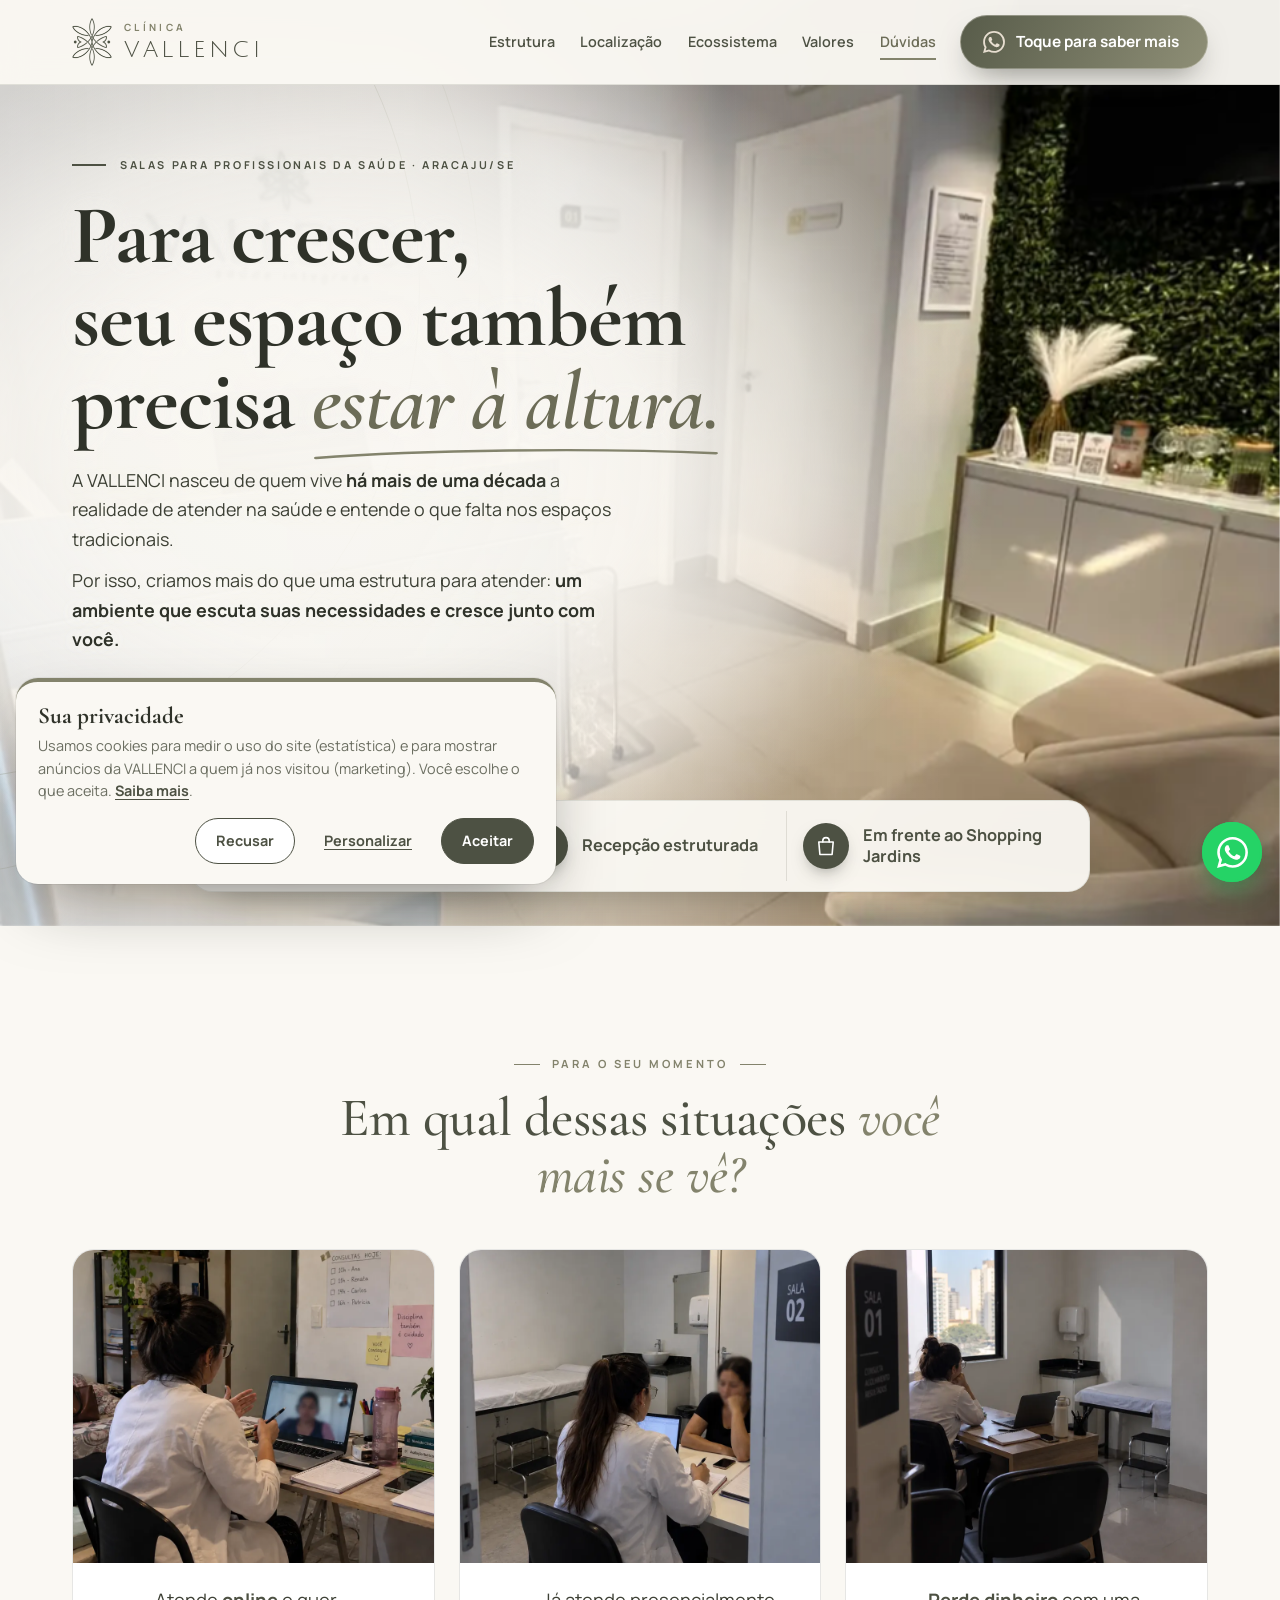
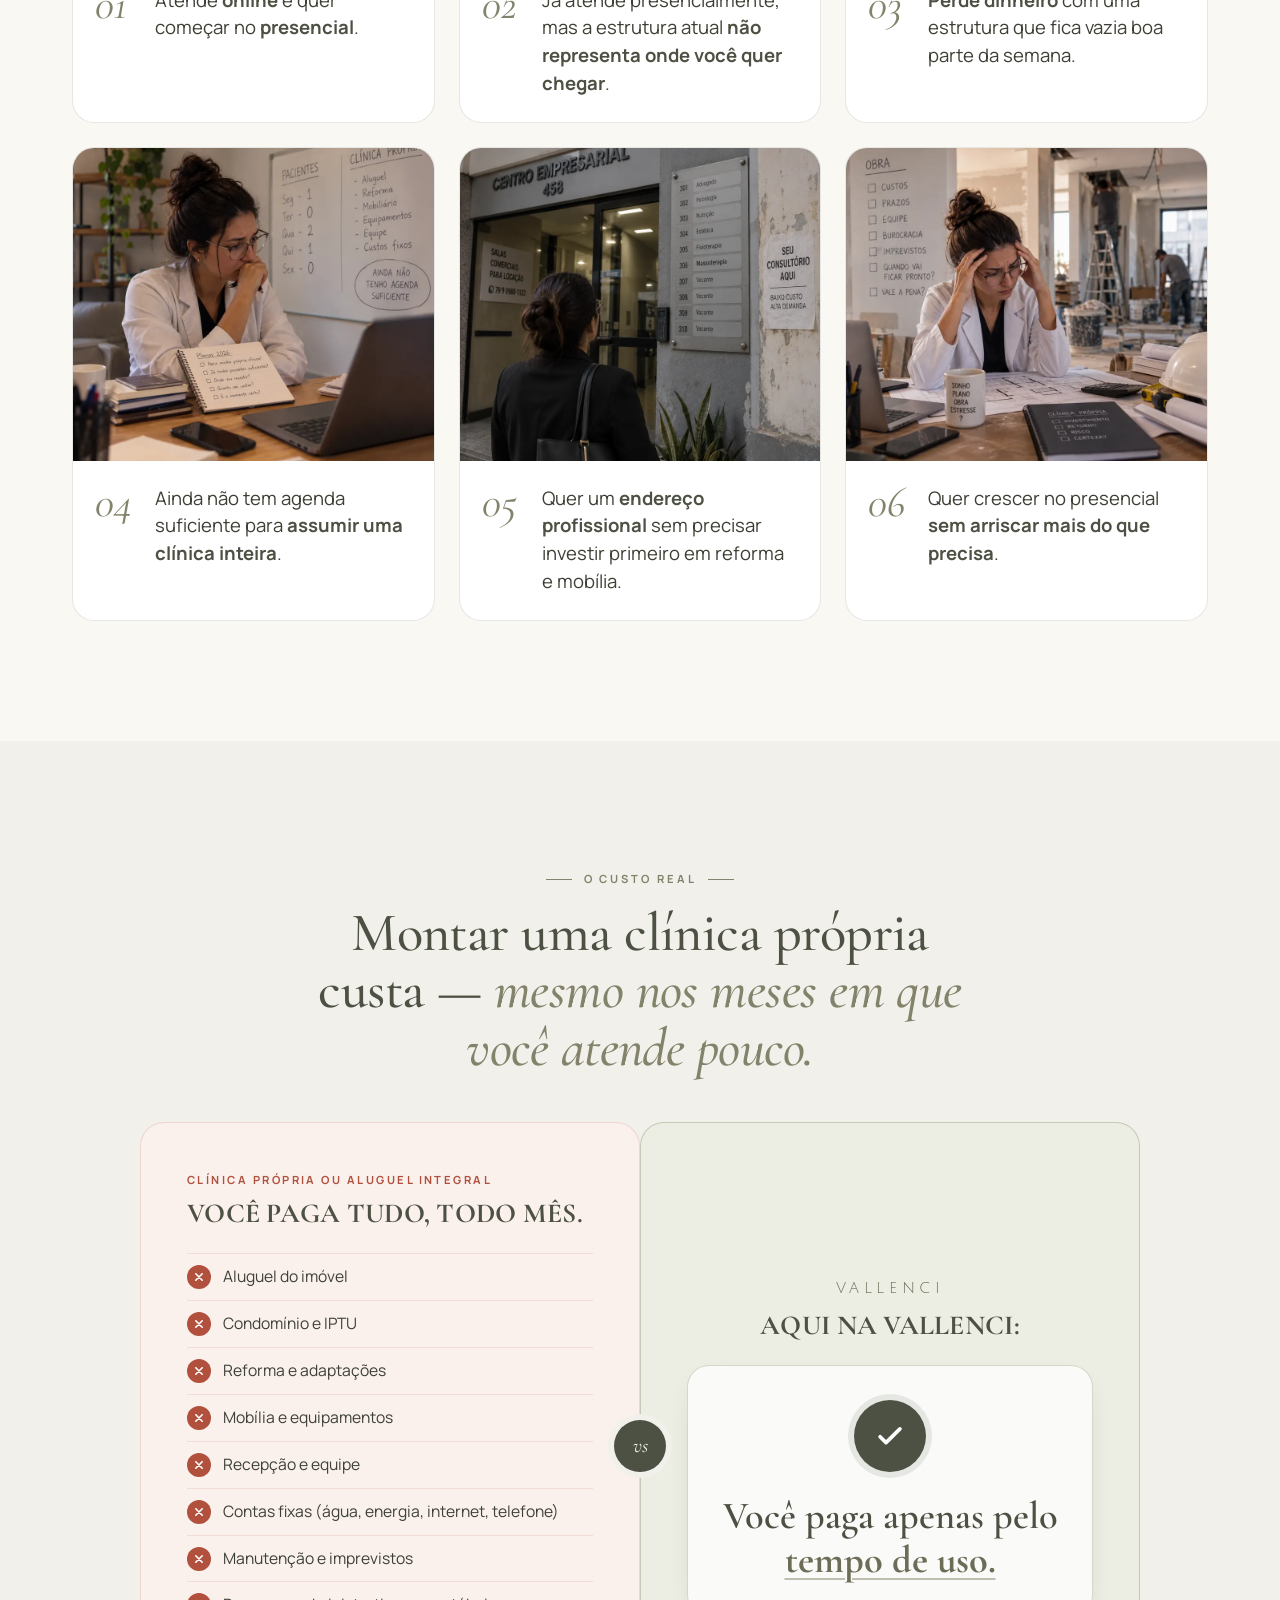
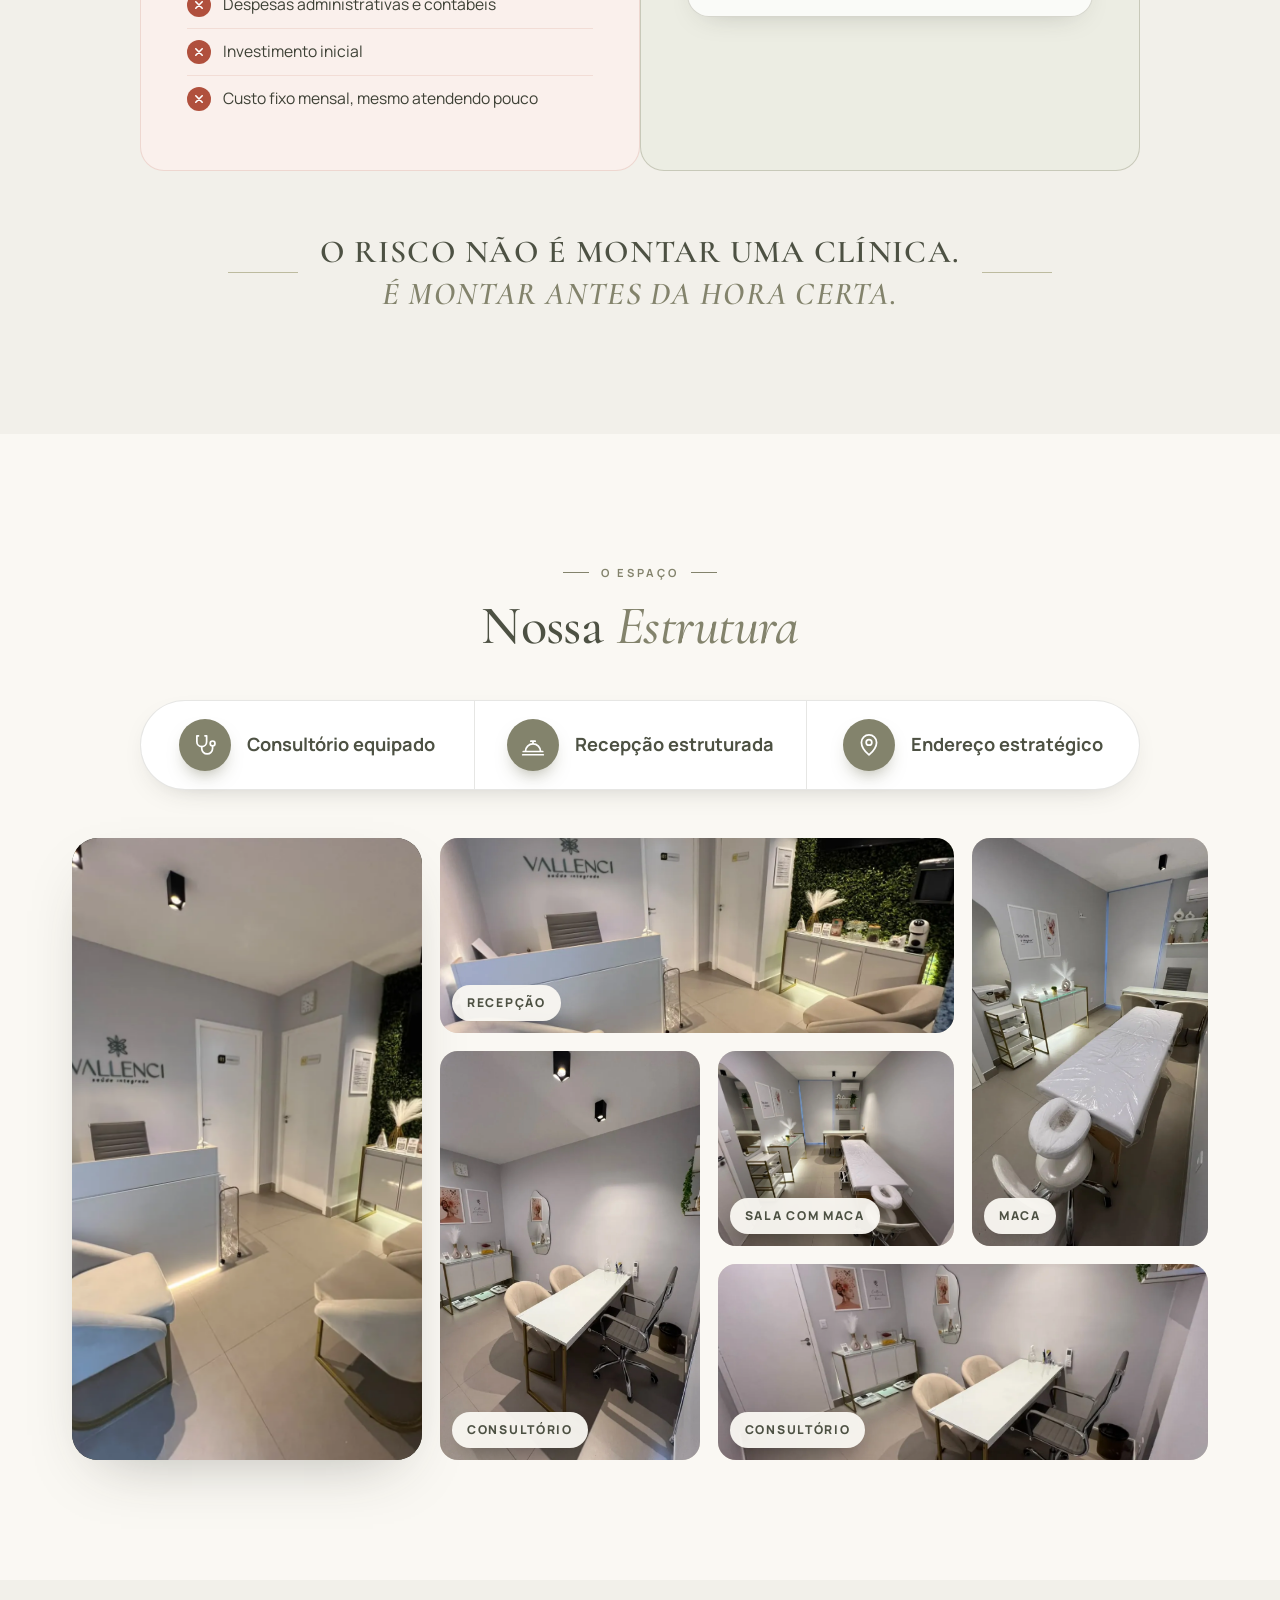
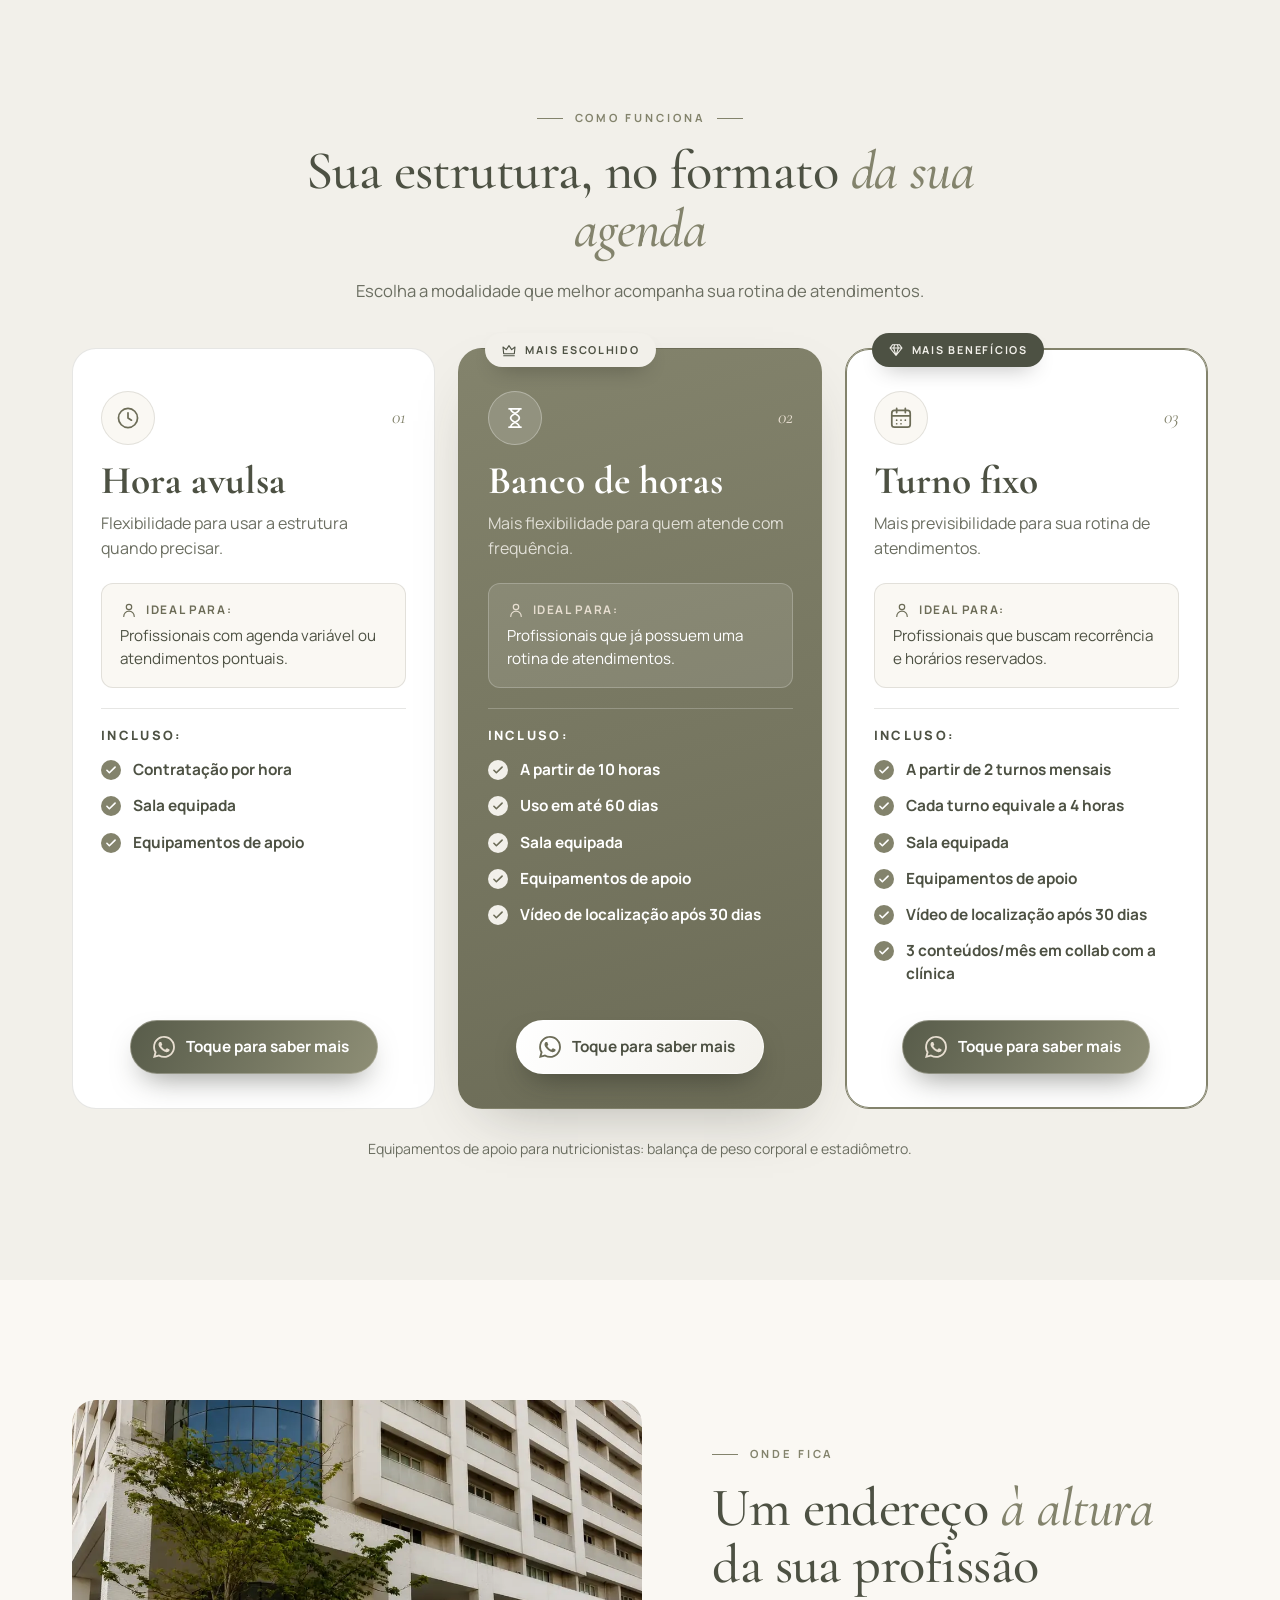
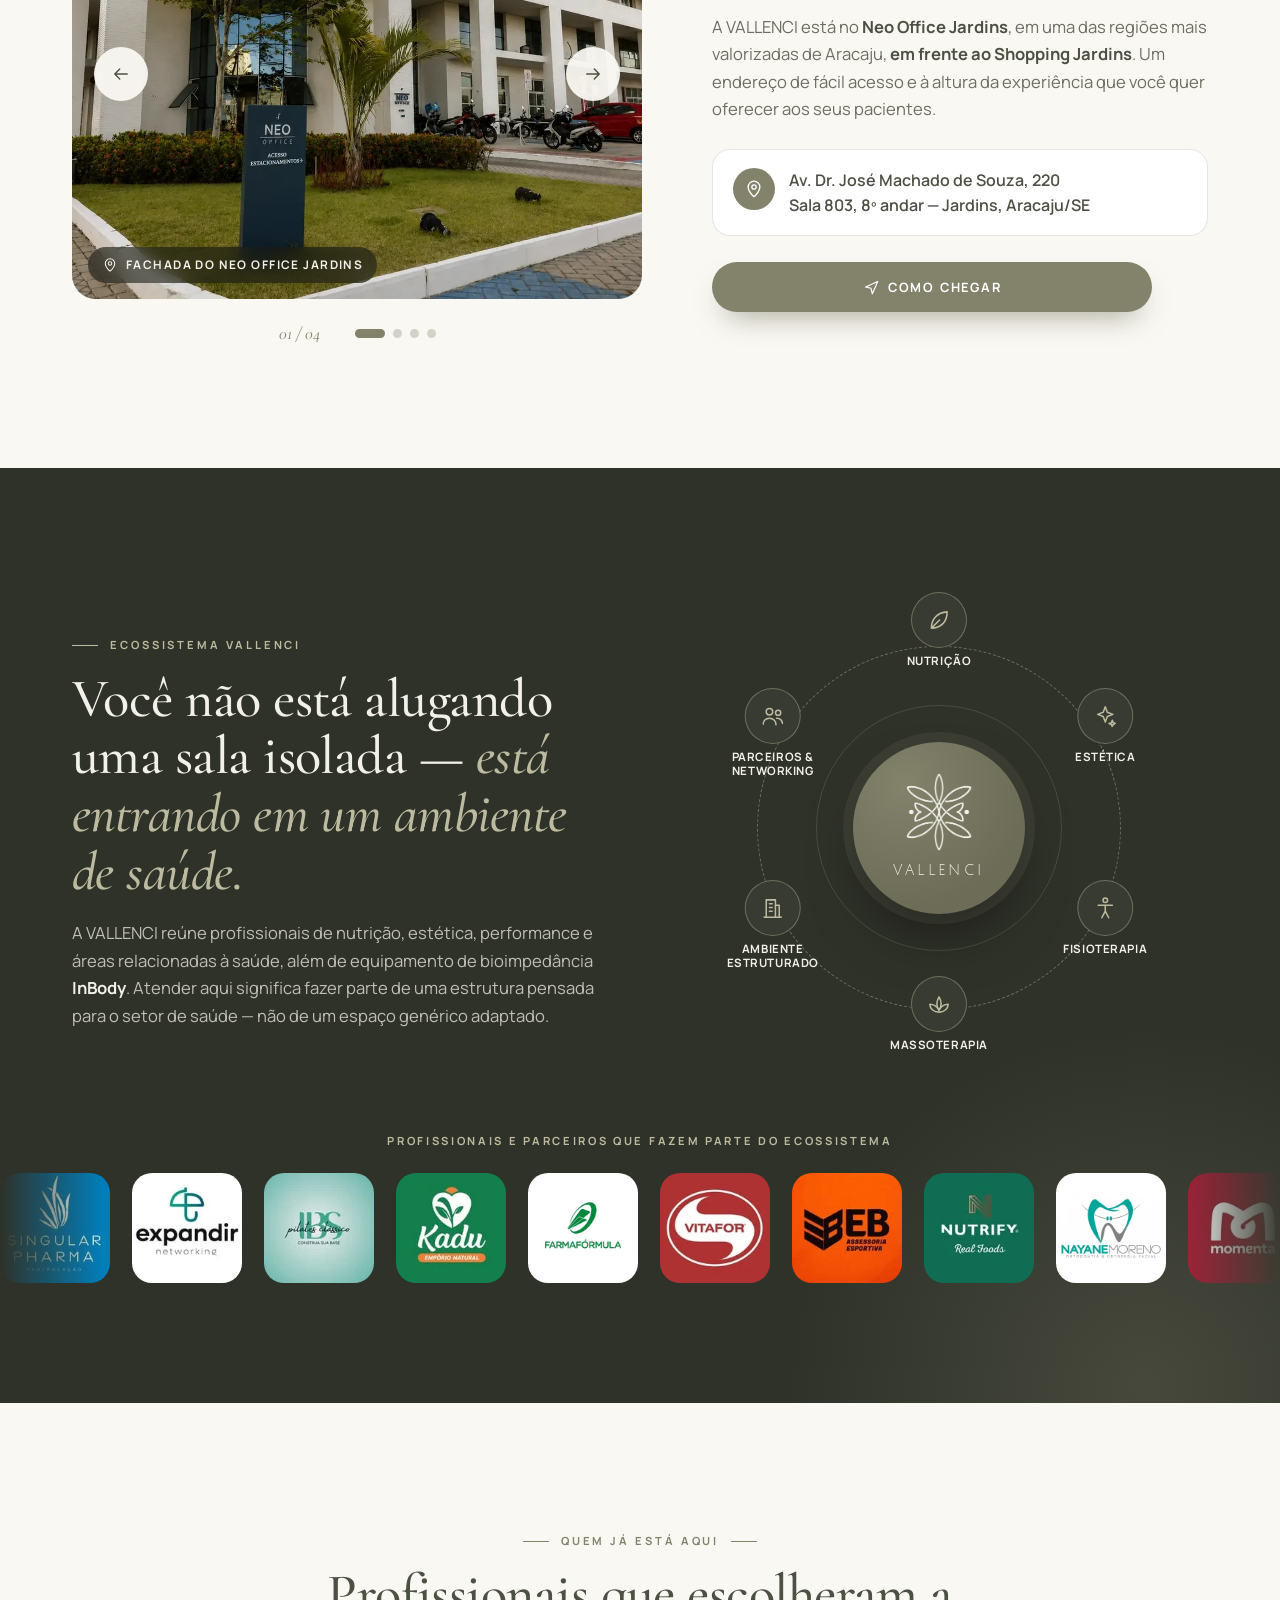
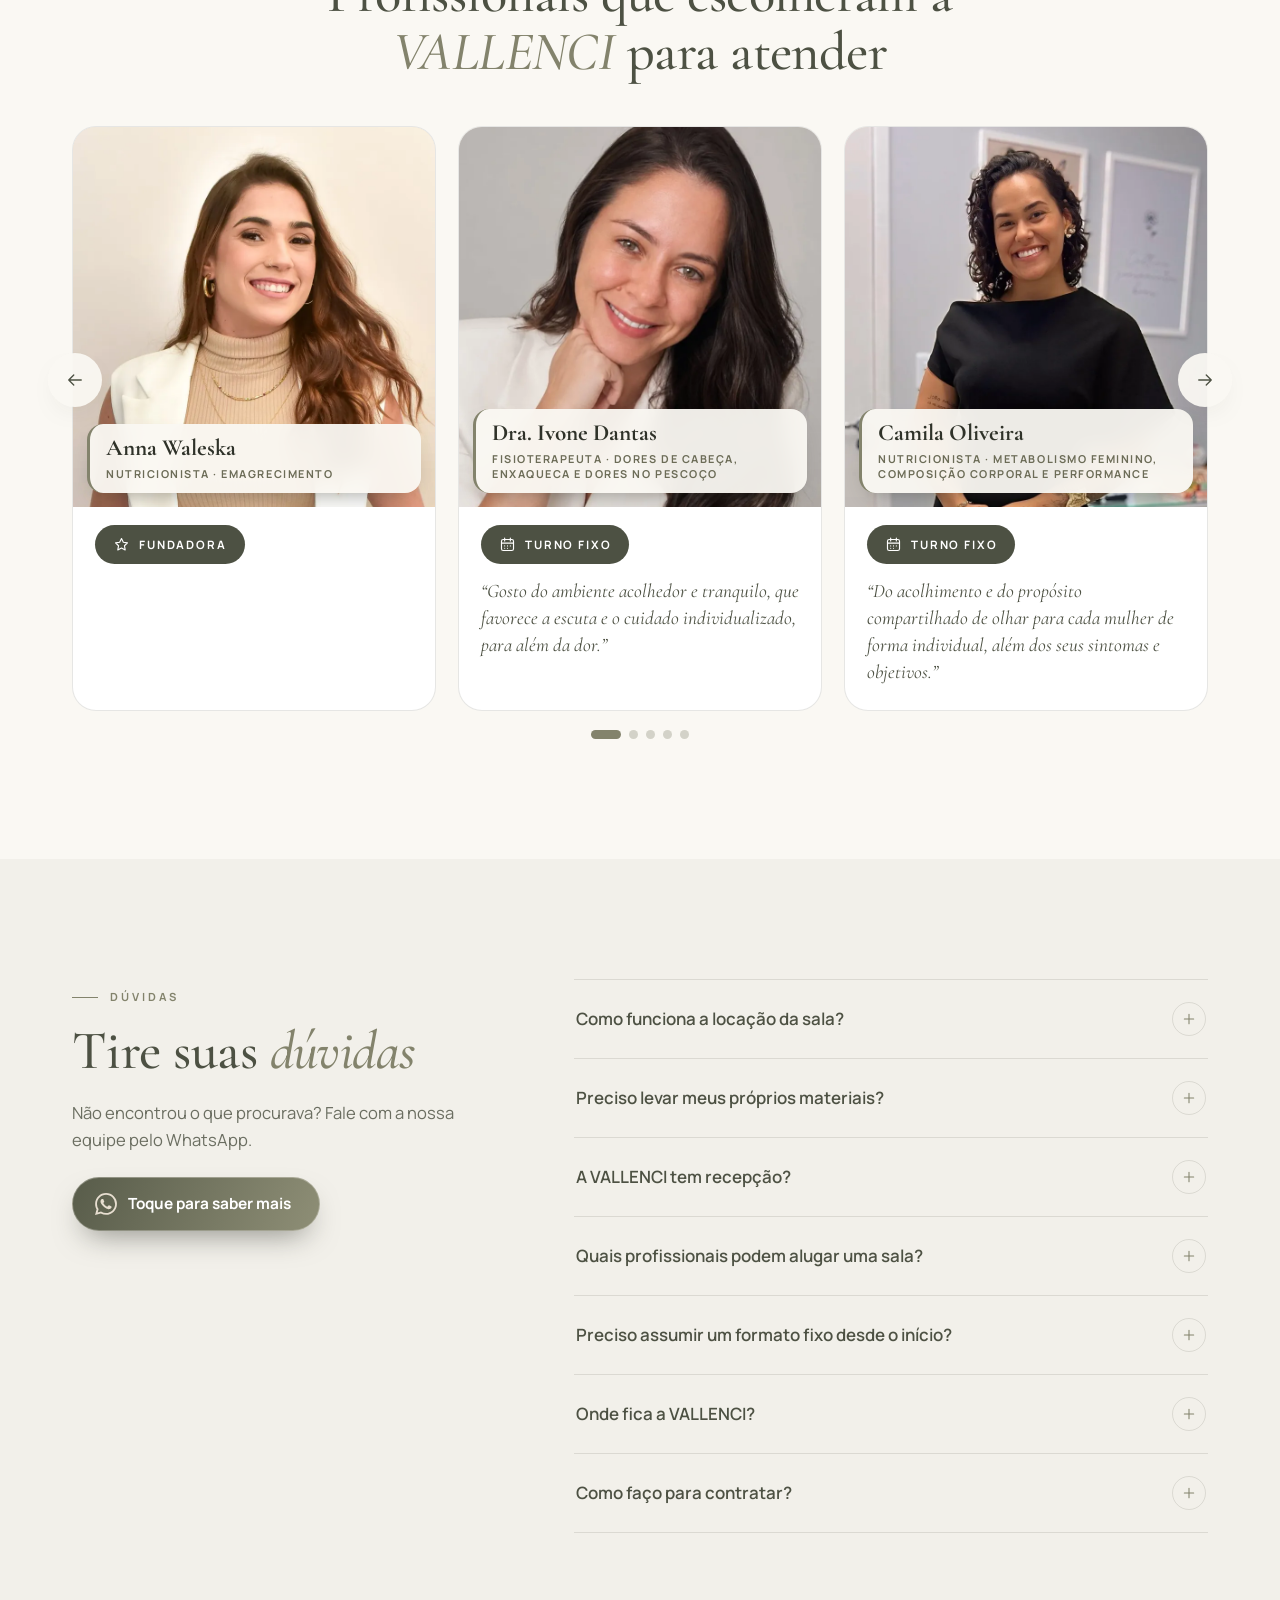
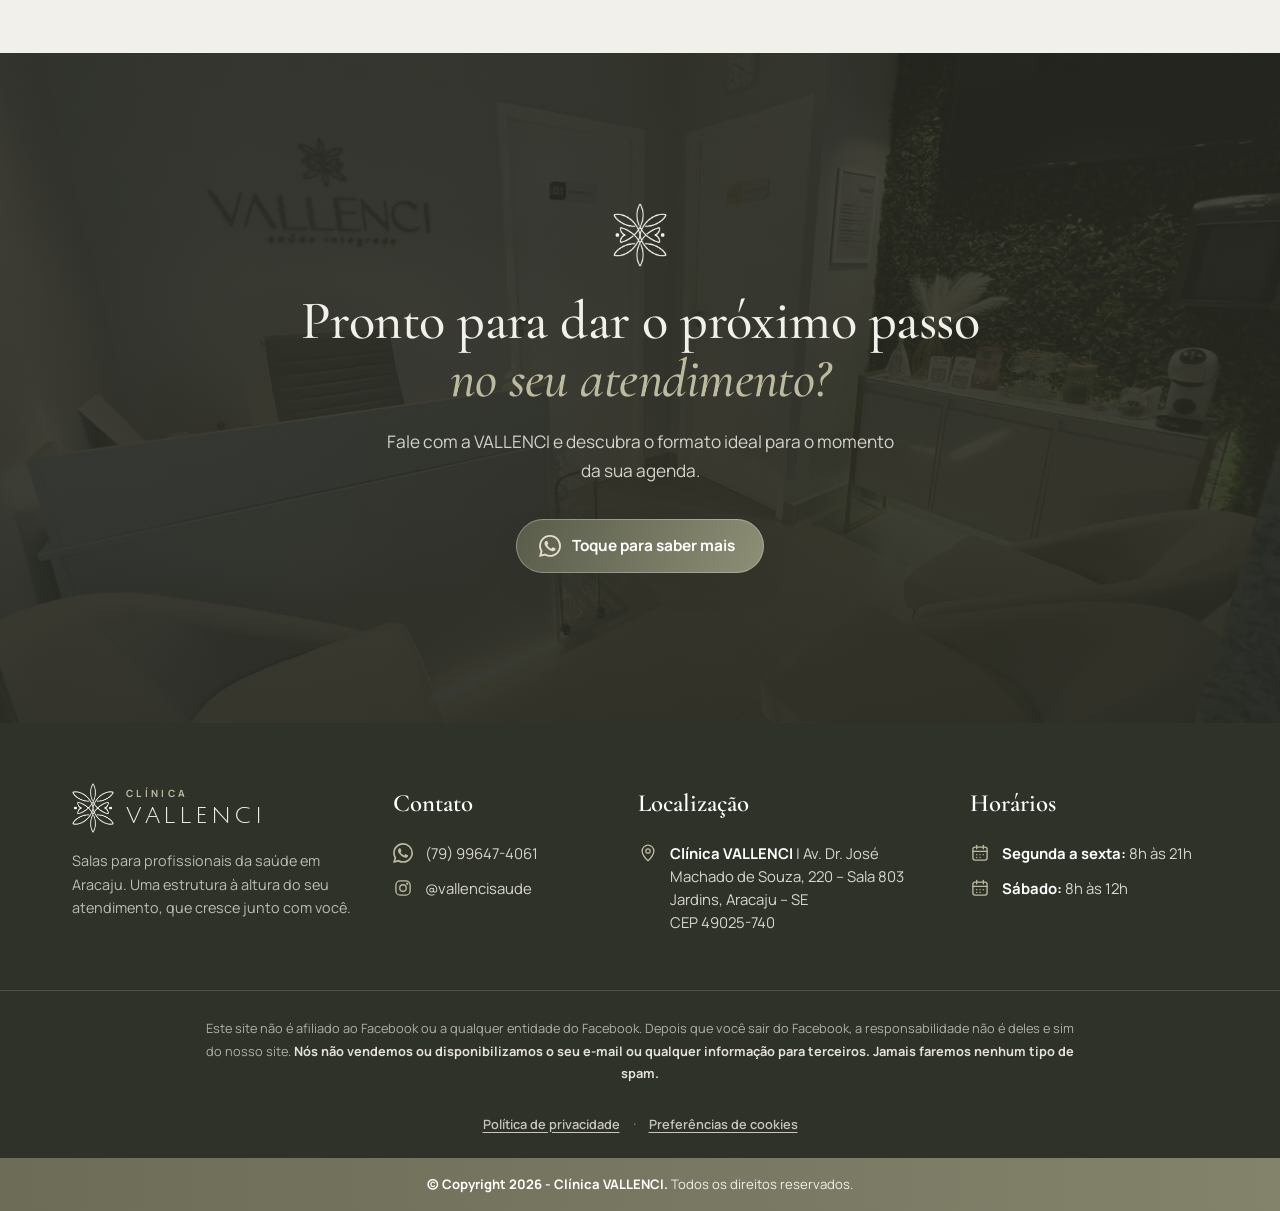
==== index.html @ 5cb2a39c "Cria a imagem de prévia para compartilhar o link Imagem própria em JPG 1200×630 com a foto da clínic" ====
<!doctype html>
<html lang="pt-BR">

<head>
    <meta charset="utf-8">
    <meta name="viewport" content="width=device-width,initial-scale=1,viewport-fit=cover">

    <!-- Consentimento (LGPD): tudo negado por padrão; reaplica a escolha salva do visitante.
         Precisa vir antes do Google Tag Manager. O aviso fica no consent.js. -->
    <script>
        window.dataLayer = window.dataLayer || [];
        function gtag() { dataLayer.push(arguments); }
        gtag("consent", "default", {
            ad_storage: "denied", ad_user_data: "denied", ad_personalization: "denied",
            analytics_storage: "denied", wait_for_update: 500
        });
        gtag("set", "ads_data_redaction", true);
        (function () {
            try {
                var c = JSON.parse(localStorage.getItem("vl_consent") || "null");
                if (c && c.v === 1) {
                    gtag("consent", "update", {
                        analytics_storage: c.a ? "granted" : "denied",
                        ad_storage: c.m ? "granted" : "denied",
                        ad_user_data: c.m ? "granted" : "denied",
                        ad_personalization: c.m ? "granted" : "denied"
                    });
                    dataLayer.push({ event: "consent_update", consent_analytics: !!c.a, consent_marketing: !!c.m });
                }
            } catch (e) { }
        })();
    </script>
    <!-- Google Tag Manager: GA4, Google Ads, Meta, Clarity e Tintim são configurados no painel do GTM -->
    <script>(function (w, d, s, l, i) {
            w[l] = w[l] || []; w[l].push({ "gtm.start": new Date().getTime(), event: "gtm.js" }); var f = d.getElementsByTagName(s)[0],
                j = d.createElement(s), dl = l != "dataLayer" ? "&l=" + l : ""; j.async = true; j.src =
                    "https://www.googletagmanager.com/gtm.js?id=" + i + dl; f.parentNode.insertBefore(j, f);
        })(window, document, "script", "dataLayer", "GTM-NFX8MX4W");</script>
    <!-- End Google Tag Manager -->
    <title>Clínica VALLENCI | Salas para profissionais da saúde em Aracaju</title>
    <meta name="description"
        content="Atenda seus pacientes em uma estrutura profissional no Neo Office Jardins, em frente ao Shopping Jardins, em Aracaju. Salas equipadas, recepção estruturada e formatos que acompanham a sua agenda.">
    <meta name="theme-color" content="#2f3229">

    <meta property="og:type" content="website">
    <meta property="og:locale" content="pt_BR">
    <meta property="og:title" content="Clínica VALLENCI | Salas para profissionais da saúde em Aracaju">
    <meta property="og:description"
        content="Estrutura profissional para atender seus pacientes, sem o custo e o risco de montar uma clínica própria.">
    <!-- Prévia ao compartilhar o link (WhatsApp, Instagram, Facebook). Precisa de endereço completo:
         trocar "felipegaabrieldev.github.io/LP-Vallenci" pelo domínio oficial quando ele estiver no ar. -->
    <meta property="og:site_name" content="Clínica VALLENCI">
    <meta property="og:url" content="https://felipegaabrieldev.github.io/LP-Vallenci/">
    <meta property="og:image" content="https://felipegaabrieldev.github.io/LP-Vallenci/assets/compartilhar-vallenci.jpg">
    <meta property="og:image:type" content="image/jpeg">
    <meta property="og:image:width" content="1200">
    <meta property="og:image:height" content="630">
    <meta property="og:image:alt" content="Clínica VALLENCI: salas para profissionais da saúde em Aracaju, em frente ao Shopping Jardins">
    <meta name="twitter:card" content="summary_large_image">

    <!-- Contato: número do WhatsApp só com dígitos, com DDI e DDD (ex.: 5579999999999). -->
    <meta name="whatsapp-number" content="5579996474061">
    <!-- Perfil do Instagram da clínica (URL completa). -->
    <meta name="instagram-url" content="https://www.instagram.com/vallencisaude/">

    <link rel="icon" type="image/png" href="assets/marca/favicon.png">
    <link rel="preconnect" href="https://fonts.googleapis.com">
    <link rel="preconnect" href="https://fonts.gstatic.com" crossorigin>
    <link
        href="https://fonts.googleapis.com/css2?family=Cormorant+Garamond:ital,wght@0,500;0,600;0,700;1,500;1,600&family=Julius+Sans+One&family=Manrope:wght@400;500;600;700&display=swap"
        rel="stylesheet">
    <link rel="preload" as="image" href="assets/hero-clinica-vallenci.webp" media="(min-width: 761px)">
    <link rel="preload" as="image" href="assets/estrutura/recepcao-02.webp" media="(max-width: 760px)">
    <link rel="stylesheet" href="styles.css?v=20261001-01">
</head>

<body>
    <!-- Google Tag Manager (noscript) -->
    <noscript><iframe src="https://www.googletagmanager.com/ns.html?id=GTM-NFX8MX4W" height="0" width="0"
            style="display:none;visibility:hidden"></iframe></noscript>
    <!-- End Google Tag Manager (noscript) -->
    <svg class="icon-sprite" aria-hidden="true" focusable="false">
        <symbol id="i-arrow-right" viewBox="0 0 24 24"><path d="M4.5 12h15M13.5 6l6 6-6 6"/></symbol>
        <symbol id="i-arrow-left" viewBox="0 0 24 24"><path d="M19.5 12h-15M10.5 6l-6 6 6 6"/></symbol>
        <symbol id="i-check" viewBox="0 0 24 24"><path d="M5 12.5l4.2 4.2L19 7"/></symbol>
        <symbol id="i-x" viewBox="0 0 24 24"><path d="M6.5 6.5l11 11M17.5 6.5l-11 11"/></symbol>
        <symbol id="i-plus" viewBox="0 0 24 24"><path d="M12 5v14M5 12h14"/></symbol>
        <symbol id="i-maca" viewBox="0 0 24 24"><path d="M2.5 12.5h19v2.8h-19zM5.5 15.3V20M18.5 15.3V20"/><path d="M14.5 12.5v-2a2 2 0 0 1 2-2h3a2 2 0 0 1 2 2v2"/><path d="M5.5 9.5h6"/></symbol>
        <symbol id="i-recepcao" viewBox="0 0 24 24"><path d="M3 18h18M5 18a7 7 0 0 1 14 0M12 11V8.5M10 8.5h4M2.5 21h19"/></symbol>
        <symbol id="i-pin" viewBox="0 0 24 24"><path d="M12 21.2s-7-6.1-7-11.6a7 7 0 0 1 14 0c0 5.5-7 11.6-7 11.6z"/><circle cx="12" cy="9.6" r="2.6"/></symbol>
        <symbol id="i-shopping" viewBox="0 0 24 24"><path d="M4.8 8h14.4l-1.1 12.5H5.9L4.8 8z"/><path d="M8.8 8V6.8a3.2 3.2 0 0 1 6.4 0V8"/></symbol>
        <symbol id="i-consultorio" viewBox="0 0 24 24"><path d="M6 3.5H4.5v5.5a4.5 4.5 0 0 0 9 0V3.5H12"/><path d="M9 13.5v1.8a5 5 0 0 0 10 0v-2.6"/><circle cx="19" cy="10.5" r="2.2"/></symbol>
        <symbol id="i-balanca" viewBox="0 0 24 24"><rect x="3.5" y="3.5" width="17" height="17" rx="4"/><path d="M8 10a5.5 5.5 0 0 1 8 0M12 10l1.6-2"/></symbol>
        <symbol id="i-relogio" viewBox="0 0 24 24"><circle cx="12" cy="12" r="8.8"/><path d="M12 7.2V12l3.2 2"/></symbol>
        <symbol id="i-rota" viewBox="0 0 24 24"><path d="M3.5 11 20.5 3.5 13 20.5l-1.9-7.6z"/></symbol>
        <symbol id="i-star" viewBox="0 0 24 24"><path d="M12 3.6l2.6 5.3 5.8.8-4.2 4.1 1 5.8-5.2-2.7-5.2 2.7 1-5.8-4.2-4.1 5.8-.8z"/></symbol>
        <symbol id="i-diamante" viewBox="0 0 24 24"><path d="M7 4h10l4 5-9 11L3 9l4-5zM3 9h18M10 4 8.5 9 12 20l3.5-11L14 4"/></symbol>
        <symbol id="i-folha" viewBox="0 0 24 24"><path d="M5 19.5C5 10.8 10.6 5 19.5 4.5 19.5 13.4 14 19.5 5 19.5zM5 19.5l7.5-7.5"/></symbol>
        <symbol id="i-brilho" viewBox="0 0 24 24"><path d="M12 3.5l1.9 5.1 5.1 1.9-5.1 1.9L12 17.5l-1.9-5.1-5.1-1.9 5.1-1.9zM18.5 16l.8 2.2 2.2.8-2.2.8-.8 2.2-.8-2.2-2.2-.8 2.2-.8z"/></symbol>
        <symbol id="i-corpo" viewBox="0 0 24 24"><circle cx="12" cy="4.8" r="2.1"/><path d="M5.5 9.5h13M12 9.5v5.3M8.8 21l3.2-6.2 3.2 6.2"/></symbol>
        <symbol id="i-lotus" viewBox="0 0 24 24"><path d="M12 19.5c-4.4 0-8.5-2.9-8.5-7.2 3.3 0 6.6 2.2 8.5 5.4 1.9-3.2 5.2-5.4 8.5-5.4 0 4.3-4.1 7.2-8.5 7.2z"/><path d="M12 17.7c-2.4-3.4-2.4-8.1 0-12.2 2.4 4.1 2.4 8.8 0 12.2z"/></symbol>
        <symbol id="i-pulso" viewBox="0 0 24 24"><path d="M2.5 12.5h4.3l2.4-6 5 12 2.5-6h4.8"/></symbol>
        <symbol id="i-grafico" viewBox="0 0 24 24"><path d="M3 20.5h18M6.5 17V11M12 17V6.5M17.5 17v-4"/></symbol>
        <symbol id="i-instagram" viewBox="0 0 24 24"><rect x="3.5" y="3.5" width="17" height="17" rx="5"/><circle cx="12" cy="12" r="3.9"/><circle cx="17.1" cy="6.9" r=".6"/></symbol>
        <symbol id="i-whatsapp" viewBox="0 0 24 24"><path class="fill" d="M17.47 14.38c-.3-.15-1.76-.87-2.03-.97-.27-.1-.47-.15-.67.15-.2.3-.77.97-.94 1.16-.17.2-.35.22-.64.08-.3-.15-1.26-.46-2.39-1.48-.88-.79-1.48-1.76-1.65-2.06-.17-.3-.02-.46.13-.6.13-.14.3-.35.45-.52.15-.18.2-.3.3-.5.1-.2.05-.37-.03-.52-.07-.15-.67-1.61-.92-2.2-.24-.58-.49-.5-.67-.51h-.57c-.2 0-.52.07-.79.37-.27.3-1.04 1.02-1.04 2.48s1.07 2.88 1.21 3.07c.15.2 2.1 3.2 5.08 4.49.71.31 1.26.49 1.7.63.71.23 1.36.2 1.87.12.57-.09 1.76-.72 2-1.41.25-.7.25-1.29.18-1.41-.08-.13-.28-.2-.57-.35m-5.42 7.4h-.01a9.87 9.87 0 0 1-5.03-1.38l-.36-.21-3.74.98 1-3.65-.24-.37a9.86 9.86 0 0 1-1.51-5.26c0-5.45 4.44-9.89 9.89-9.89 2.64 0 5.12 1.03 6.99 2.9a9.83 9.83 0 0 1 2.89 6.99c0 5.45-4.44 9.89-9.88 9.89m8.41-18.3A11.82 11.82 0 0 0 12.05 0C5.5 0 .16 5.34.16 11.89c0 2.1.55 4.14 1.59 5.95L.06 24l6.3-1.65a11.88 11.88 0 0 0 5.68 1.45h.01c6.55 0 11.89-5.34 11.89-11.89a11.82 11.82 0 0 0-3.48-8.41z"/></symbol>
        <symbol id="i-ampulheta" viewBox="0 0 24 24"><path d="M6.5 3.5h11M6.5 20.5h11M8 3.5c0 4.6 8 4.4 8 8.5s-8 3.9-8 8.5M16 3.5c0 4.6-8 4.4-8 8.5s8 3.9 8 8.5"/></symbol>
        <symbol id="i-calendario" viewBox="0 0 24 24"><rect x="3.5" y="5" width="17" height="15.5" rx="2.5"/><path d="M3.5 10h17M8 3v4M16 3v4M8 14h.01M12 14h.01M16 14h.01M8 17.3h.01M12 17.3h.01"/></symbol>
        <symbol id="i-pessoa" viewBox="0 0 24 24"><circle cx="12" cy="8" r="3.6"/><path d="M5 20.5a7 7 0 0 1 14 0"/></symbol>
        <symbol id="i-coroa" viewBox="0 0 24 24"><path d="M4 17.5 3 7.5l5 4 4-6 4 6 5-4-1 10zM4 20.5h16"/></symbol>
        <symbol id="i-predio" viewBox="0 0 24 24"><path d="M3.5 20.5h17M6 20.5V4.5h8.5v16M14.5 9.5H18v11M9 8h2.5M9 11.5h2.5M9 15h2.5"/></symbol>
        <symbol id="i-parceria" viewBox="0 0 24 24"><circle cx="9" cy="8" r="3"/><path d="M3 20a6 6 0 0 1 12 0"/><circle cx="17" cy="9" r="2.4"/><path d="M15.6 14.1A5 5 0 0 1 21 19"/></symbol>
    </svg>

    <a class="skip-link" href="#conteudo">Pular para o conteúdo</a>
    <div class="scroll-progress" id="scrollProgress" aria-hidden="true"></div>

    <header class="site-header" id="siteHeader">
        <div class="container header-inner">
            <a class="brand" href="#inicio" aria-label="Clínica VALLENCI — início">
                <img class="brand-symbol" src="assets/marca/simbolo-verde.webp" alt="" width="320" height="378">
                <span class="brand-text"><small>Clínica</small><strong>VALLENCI</strong></span>
            </a>
            <nav class="desktop-nav" aria-label="Navegação principal">
                <a href="#estrutura">Estrutura</a>
                <a href="#localizacao">Localização</a>
                <a href="#ecossistema">Ecossistema</a>
                <a href="#formatos">Valores</a>
                <a href="#duvidas">Dúvidas</a>
            </nav>
            <a class="btn-wa btn-wa-header" data-wa data-wa-origin="menu">
                        <svg class="icon icon-fill" aria-hidden="true"><use href="#i-whatsapp"/></svg><span>Toque para saber mais</span>
                    </a>
            <button class="menu-toggle" id="menuToggle" type="button" aria-label="Abrir menu" aria-expanded="false" aria-controls="mobileNav">
                <span></span><span></span>
            </button>
        </div>
    </header>

    <nav class="mobile-nav" id="mobileNav" aria-label="Navegação móvel">
        <a href="#estrutura">Estrutura</a>
        <a href="#localizacao">Localização</a>
        <a href="#ecossistema">Ecossistema</a>
        <a href="#formatos">Valores</a>
        <a href="#duvidas">Dúvidas</a>
        <a class="btn-wa" data-wa data-wa-origin="menu_mobile">
                        <svg class="icon icon-fill" aria-hidden="true"><use href="#i-whatsapp"/></svg><span>Toque para saber mais</span>
                    </a>
    </nav>
    <div class="nav-backdrop" id="navBackdrop"></div>


    <main id="conteudo">
        <!-- 02 · HERO -->
        <section class="hero" id="inicio" aria-labelledby="heroTitle">
            <picture class="hero-media">
                <source media="(max-width: 760px)" srcset="assets/estrutura/recepcao-02.webp">
                <img src="assets/hero-clinica-vallenci.webp" width="2048" height="768"
                    alt="Recepção e consultórios da Clínica VALLENCI, com poltronas, maca e mesas de atendimento" fetchpriority="high">
            </picture>
            <div class="hero-shade" aria-hidden="true"></div>
            <div class="hero-curves" aria-hidden="true"></div>

            <div class="container hero-inner">
                <div class="hero-copy">
                    <p class="hero-eyebrow">Salas para profissionais da saúde · Aracaju/SE</p>
                    <h1 id="heroTitle">
                        <span class="h1-line">Para crescer,</span>
                        <span class="h1-line">seu espaço também</span>
                        <span class="h1-line">precisa <em>estar à altura.</em></span>
                    </h1>
                    <p class="hero-lead">A VALLENCI nasceu de quem vive <strong>há mais de uma década</strong> a realidade
                        de atender na saúde e entende o que falta nos espaços tradicionais.</p>
                    <p class="hero-lead hero-lead-2">Por isso, criamos mais do que uma estrutura para atender:
                        <strong class="hero-strong">um ambiente que escuta suas necessidades e cresce junto com você.</strong></p>
                    <div class="hero-cta">
                        <a class="btn-wa" data-wa data-wa-origin="hero">
                            <svg class="icon icon-fill" aria-hidden="true"><use href="#i-whatsapp"/></svg><span>Toque para saber mais</span>
                        </a>
                    </div>
                </div>
            </div>

            <div class="container hero-perks-wrap">
                <ul class="hero-perks">
                    <li><span class="perk-icon"><svg class="icon" aria-hidden="true"><use href="#i-maca"/></svg></span><strong>Sala equipada</strong></li>
                    <li><span class="perk-icon"><svg class="icon" aria-hidden="true"><use href="#i-recepcao"/></svg></span><strong>Recepção estruturada</strong></li>
                    <li><span class="perk-icon"><svg class="icon" aria-hidden="true"><use href="#i-shopping"/></svg></span><strong>Em frente ao Shopping Jardins</strong></li>
                </ul>
            </div>
        </section>


        <!-- 03 · EM QUAL DESSAS SITUAÇÕES VOCÊ MAIS SE VÊ? -->
        <section class="section section-paper" id="situacoes" aria-labelledby="situacoesTitle">
            <div class="container">
                <div class="section-head section-head-center reveal">
                    <p class="eyebrow">Para o seu momento</p>
                    <h2 id="situacoesTitle">Em qual dessas situações <em>você mais se vê?</em></h2>
                </div>
                <div class="situations">
                    <article class="situation reveal">
                        <div class="situation-img"><img src="assets/situacoes/01-atende-online.webp" width="900" height="822" alt="Profissional em atendimento online, em casa, pelo notebook" loading="lazy"></div>
                        <div class="situation-body"><span class="num">01</span><p>Atende <strong>online</strong> e quer começar no <strong>presencial</strong>.</p></div>
                    </article>
                    <article class="situation reveal">
                        <div class="situation-img"><img src="assets/situacoes/02-estrutura-atual.webp" width="900" height="822" alt="Profissional atendendo em uma sala simples" loading="lazy"></div>
                        <div class="situation-body"><span class="num">02</span><p>Já atende presencialmente, mas a estrutura atual <strong>não representa onde você quer chegar</strong>.</p></div>
                    </article>
                    <article class="situation reveal">
                        <div class="situation-img"><img src="assets/situacoes/03-estrutura-vazia.webp" width="900" height="822" alt="Profissional sozinha em uma sala de atendimento vazia" loading="lazy"></div>
                        <div class="situation-body"><span class="num">03</span><p><strong>Perde dinheiro</strong> com uma estrutura que fica vazia boa parte da semana.</p></div>
                    </article>
                    <article class="situation reveal">
                        <div class="situation-img"><img src="assets/situacoes/04-agenda-insuficiente.webp" width="900" height="822" alt="Profissional preocupada diante de um quadro com poucos pacientes na semana" loading="lazy"></div>
                        <div class="situation-body"><span class="num">04</span><p>Ainda não tem agenda suficiente para <strong>assumir uma clínica inteira</strong>.</p></div>
                    </article>
                    <article class="situation reveal">
                        <div class="situation-img"><img src="assets/situacoes/05-endereco-profissional.webp" width="900" height="822" alt="Profissional em frente a um centro empresarial com salas para locação" loading="lazy"></div>
                        <div class="situation-body"><span class="num">05</span><p>Quer um <strong>endereço profissional</strong> sem precisar investir primeiro em reforma e mobília.</p></div>
                    </article>
                    <article class="situation reveal">
                        <div class="situation-img"><img src="assets/situacoes/06-crescer-sem-arriscar.webp" width="900" height="822" alt="Profissional preocupada em meio à obra de uma clínica própria" loading="lazy"></div>
                        <div class="situation-body"><span class="num">06</span><p>Quer crescer no presencial <strong>sem arriscar mais do que precisa</strong>.</p></div>
                    </article>
                </div>
            </div>
        </section>


        <!-- 04 · MONTAR UMA CLÍNICA PRÓPRIA CUSTA... -->
        <section class="section section-sand" id="custos" aria-labelledby="custosTitle">
            <div class="container">
                <div class="section-head section-head-center reveal">
                    <p class="eyebrow">O custo real</p>
                    <h2 id="custosTitle">Montar uma clínica própria custa — <em>mesmo nos meses em que você atende
                            pouco.</em></h2>
                </div>

                <div class="compare">
                    <article class="compare-card compare-own reveal">
                        <p class="compare-label">Clínica própria ou aluguel integral</p>
                        <h3>Você paga tudo, todo mês.</h3>
                        <ul class="cost-list">
                            <li><span class="x-badge"><svg class="icon" aria-hidden="true"><use href="#i-x"/></svg></span>Aluguel do imóvel</li>
                            <li><span class="x-badge"><svg class="icon" aria-hidden="true"><use href="#i-x"/></svg></span>Condomínio e IPTU</li>
                            <li><span class="x-badge"><svg class="icon" aria-hidden="true"><use href="#i-x"/></svg></span>Reforma e adaptações</li>
                            <li><span class="x-badge"><svg class="icon" aria-hidden="true"><use href="#i-x"/></svg></span>Mobília e equipamentos</li>
                            <li><span class="x-badge"><svg class="icon" aria-hidden="true"><use href="#i-x"/></svg></span>Recepção e equipe</li>
                            <li><span class="x-badge"><svg class="icon" aria-hidden="true"><use href="#i-x"/></svg></span>Contas fixas (água, energia, internet, telefone)</li>
                            <li><span class="x-badge"><svg class="icon" aria-hidden="true"><use href="#i-x"/></svg></span>Manutenção e imprevistos</li>
                            <li><span class="x-badge"><svg class="icon" aria-hidden="true"><use href="#i-x"/></svg></span>Despesas administrativas e contábeis</li>
                            <li><span class="x-badge"><svg class="icon" aria-hidden="true"><use href="#i-x"/></svg></span>Investimento inicial</li>
                            <li><span class="x-badge"><svg class="icon" aria-hidden="true"><use href="#i-x"/></svg></span>Custo fixo mensal, mesmo atendendo pouco</li>
                        </ul>
                    </article>

                    <span class="compare-vs" aria-hidden="true">vs</span>

                    <article class="compare-card compare-vallenci reveal">
                        <p class="compare-label">VALLENCI</p>
                        <h3>Aqui na VALLENCI:</h3>
                        <div class="compare-highlight">
                            <span class="check-badge"><svg class="icon" aria-hidden="true"><use href="#i-check"/></svg></span>
                            <p>Você paga apenas pelo <strong>tempo de uso.</strong></p>
                        </div>
                    </article>
                </div>

                <p class="closing-quote reveal"><span class="closing-text"><span>O risco não é montar uma clínica.</span><em>É montar antes da hora certa.</em></span></p>
            </div>
        </section>


        <!-- 05 · NOSSA ESTRUTURA -->
        <section class="section section-paper" id="estrutura" aria-labelledby="estruturaTitle">
            <div class="container">
                <div class="section-head section-head-center reveal">
                    <p class="eyebrow">O espaço</p>
                    <h2 id="estruturaTitle">Nossa <em>Estrutura</em></h2>
                </div>

                <ul class="features reveal">
                    <li><span class="feature-icon"><svg class="icon" aria-hidden="true"><use href="#i-consultorio"/></svg></span><strong>Consultório equipado</strong></li>
                    <li><span class="feature-icon"><svg class="icon" aria-hidden="true"><use href="#i-recepcao"/></svg></span><strong>Recepção estruturada</strong></li>
                    <li><span class="feature-icon"><svg class="icon" aria-hidden="true"><use href="#i-pin"/></svg></span><strong>Endereço estratégico</strong></li>
                </ul>

                <div class="showcase reveal">
                    <!-- Vídeo vertical de apresentação: quando o arquivo chegar, troque a <img> abaixo por
                         <video src="assets/video/apresentacao.mp4" poster="assets/estrutura/recepcao-02.webp"
                                autoplay muted loop playsinline preload="metadata"></video> -->
                    <div class="showcase-video">
                        <img src="assets/estrutura/recepcao-02.webp" width="960" height="1280" alt="Recepção da VALLENCI com o logotipo na parede" loading="lazy">
                    </div>
                    <div class="collage">
                        <figure class="c-a"><img src="assets/estrutura/recepcao-01.webp" width="1280" height="960" alt="Recepção com balcão, poltronas e parede verde" loading="lazy"><figcaption>Recepção</figcaption></figure>
                        <figure class="c-b"><img src="assets/estrutura/sala-maca-03.webp" width="960" height="1280" alt="Maca e cadeira de atendimento" loading="lazy"><figcaption>Maca</figcaption></figure>
                        <figure class="c-c"><img src="assets/estrutura/consultorio-02.webp" width="960" height="1280" alt="Consultório com mesa, cadeira executiva e balança" loading="lazy"><figcaption>Consultório</figcaption></figure>
                        <figure class="c-d"><img src="assets/estrutura/sala-maca-01.webp" width="1280" height="960" alt="Sala de atendimento com maca, mesa e espelho" loading="lazy"><figcaption>Sala com maca</figcaption></figure>
                        <figure class="c-e"><img src="assets/estrutura/consultorio-01.webp" width="1280" height="960" alt="Consultório com mesa de atendimento, cadeiras e aparador" loading="lazy"><figcaption>Consultório</figcaption></figure>
                    </div>
                </div>
            </div>
        </section>

        <!-- 09 · COMO FUNCIONA -->
        <section class="section section-sand" id="formatos" aria-labelledby="formatosTitle">
            <div class="container">
                <div class="section-head section-head-center reveal">
                    <p class="eyebrow">Como funciona</p>
                    <h2 id="formatosTitle">Sua estrutura, no formato <em>da sua agenda</em></h2>
                    <p class="section-sub">Escolha a modalidade que melhor acompanha sua rotina de atendimentos.</p>
                </div>

                <div class="plans">
                    <article class="plan reveal">
                        <div class="plan-top"><span class="plan-icon"><svg class="icon" aria-hidden="true"><use href="#i-relogio"/></svg></span><p class="plan-num">01</p></div>
                        <h3>Hora avulsa</h3>
                        <p class="plan-tagline">Flexibilidade para usar a estrutura quando precisar.</p>
                        <div class="plan-ideal">
                            <span><svg class="icon" aria-hidden="true"><use href="#i-pessoa"/></svg>Ideal para:</span>
                            <p>Profissionais com agenda variável ou atendimentos pontuais.</p>
                        </div>
                        <p class="plan-included-title"><strong>Incluso:</strong></p>
                        <ul class="plan-list">
                            <li><svg class="icon" aria-hidden="true"><use href="#i-check"/></svg>Contratação por hora</li>
                            <li><svg class="icon" aria-hidden="true"><use href="#i-check"/></svg>Sala equipada</li>
                            <li><svg class="icon" aria-hidden="true"><use href="#i-check"/></svg>Equipamentos de apoio</li>
                        </ul>
                        <a class="btn-wa" data-wa data-wa-origin="plano_hora_avulsa">
                        <svg class="icon icon-fill" aria-hidden="true"><use href="#i-whatsapp"/></svg><span>Toque para saber mais</span>
                    </a>
                    </article>

                    <article class="plan plan-featured reveal">
                        <p class="plan-badge"><svg class="icon" aria-hidden="true"><use href="#i-coroa"/></svg>Mais escolhido</p>
                        <div class="plan-top"><span class="plan-icon"><svg class="icon" aria-hidden="true"><use href="#i-ampulheta"/></svg></span><p class="plan-num">02</p></div>
                        <h3>Banco de horas</h3>
                        <p class="plan-tagline">Mais flexibilidade para quem atende com frequência.</p>
                        <div class="plan-ideal">
                            <span><svg class="icon" aria-hidden="true"><use href="#i-pessoa"/></svg>Ideal para:</span>
                            <p>Profissionais que já possuem uma rotina de atendimentos.</p>
                        </div>
                        <p class="plan-included-title"><strong>Incluso:</strong></p>
                        <ul class="plan-list">
                            <li><svg class="icon" aria-hidden="true"><use href="#i-check"/></svg>A partir de 10 horas</li>
                            <li><svg class="icon" aria-hidden="true"><use href="#i-check"/></svg>Uso em até 60 dias</li>
                            <li><svg class="icon" aria-hidden="true"><use href="#i-check"/></svg>Sala equipada</li>
                            <li><svg class="icon" aria-hidden="true"><use href="#i-check"/></svg>Equipamentos de apoio</li>
                            <li><svg class="icon" aria-hidden="true"><use href="#i-check"/></svg>Vídeo de localização após 30 dias</li>
                        </ul>
                        <a class="btn-wa" data-wa data-wa-origin="plano_banco_de_horas">
                        <svg class="icon icon-fill" aria-hidden="true"><use href="#i-whatsapp"/></svg><span>Toque para saber mais</span>
                    </a>
                    </article>

                    <article class="plan plan-premium reveal">
                        <p class="plan-badge"><svg class="icon" aria-hidden="true"><use href="#i-diamante"/></svg>Mais benefícios</p>
                        <div class="plan-top"><span class="plan-icon"><svg class="icon" aria-hidden="true"><use href="#i-calendario"/></svg></span><p class="plan-num">03</p></div>
                        <h3>Turno fixo</h3>
                        <p class="plan-tagline">Mais previsibilidade para sua rotina de atendimentos.</p>
                        <div class="plan-ideal">
                            <span><svg class="icon" aria-hidden="true"><use href="#i-pessoa"/></svg>Ideal para:</span>
                            <p>Profissionais que buscam recorrência e horários reservados.</p>
                        </div>
                        <p class="plan-included-title"><strong>Incluso:</strong></p>
                        <ul class="plan-list">
                            <li><svg class="icon" aria-hidden="true"><use href="#i-check"/></svg>A partir de 2 turnos mensais</li>
                            <li><svg class="icon" aria-hidden="true"><use href="#i-check"/></svg>Cada turno equivale a 4 horas</li>
                            <li><svg class="icon" aria-hidden="true"><use href="#i-check"/></svg>Sala equipada</li>
                            <li><svg class="icon" aria-hidden="true"><use href="#i-check"/></svg>Equipamentos de apoio</li>
                            <li><svg class="icon" aria-hidden="true"><use href="#i-check"/></svg>Vídeo de localização após 30 dias</li>
                            <li><svg class="icon" aria-hidden="true"><use href="#i-check"/></svg>3 conteúdos/mês em collab com a clínica</li>
                        </ul>
                        <a class="btn-wa" data-wa data-wa-origin="plano_turno_fixo">
                        <svg class="icon icon-fill" aria-hidden="true"><use href="#i-whatsapp"/></svg><span>Toque para saber mais</span>
                    </a>
                    </article>
                </div>

                <p class="plans-note reveal">Equipamentos de apoio para nutricionistas: balança de peso corporal e estadiômetro.</p>
            </div>
        </section>


        <!-- 06 · LOCALIZAÇÃO -->
        <section class="section section-paper" id="localizacao" aria-labelledby="localTitle">
            <div class="container location-grid">
                <div class="carousel carousel-photos carousel-location reveal" data-carousel data-autoplay="4800" aria-roledescription="carrossel" aria-label="Fotos do Neo Office Jardins">
                    <div class="carousel-viewport" tabindex="0">
                        <div class="carousel-track">
                            <figure class="carousel-slide photo-slide photo-cover">
                                <img class="photo-img" src="assets/localizacao/fachada-neo-office.webp" width="1200" height="900" alt="Fachada do Neo Office Jardins com totem de identificação" loading="lazy">
                                <figcaption><svg class="icon" aria-hidden="true"><use href="#i-pin"/></svg>Fachada do Neo Office Jardins</figcaption>
                            </figure>
                            <figure class="carousel-slide photo-slide photo-cover">
                                <img class="photo-img" src="assets/localizacao/entrada-neo-office.webp" width="1200" height="900" alt="Entrada do prédio com faixa de pedestres e palmeiras" loading="lazy">
                                <figcaption><svg class="icon" aria-hidden="true"><use href="#i-pin"/></svg>Entrada do prédio</figcaption>
                            </figure>
                            <figure class="carousel-slide photo-slide photo-cover">
                                <img class="photo-img" src="assets/localizacao/acesso-shopping-jardins.webp" width="1200" height="900" alt="Área externa do prédio com o Shopping Jardins ao fundo" loading="lazy">
                                <figcaption><svg class="icon" aria-hidden="true"><use href="#i-pin"/></svg>Área externa com vista para o Shopping Jardins</figcaption>
                            </figure>
                            <figure class="carousel-slide photo-slide photo-cover photo-aerial">
                                <img class="photo-img" src="assets/localizacao/vista-aerea-shopping-jardins.webp" width="1200" height="1200" alt="Vista aérea mostrando o prédio em frente ao Shopping Jardins" loading="lazy">
                            </figure>
                        </div>
                    </div>
                    <button class="carousel-btn prev" type="button" aria-label="Foto anterior"><svg class="icon" aria-hidden="true"><use href="#i-arrow-left"/></svg></button>
                    <button class="carousel-btn next" type="button" aria-label="Próxima foto"><svg class="icon" aria-hidden="true"><use href="#i-arrow-right"/></svg></button>
                    <div class="carousel-footer">
                        <span class="carousel-counter" aria-live="polite"></span>
                        <div class="carousel-dots"></div>
                    </div>
                </div>

                <div class="location-copy reveal">
                    <p class="eyebrow">Onde fica</p>
                    <h2 id="localTitle">Um endereço <em>à altura</em> da sua profissão</h2>
                    <p class="section-sub">A VALLENCI está no <strong>Neo Office Jardins</strong>, em uma das regiões mais
                        valorizadas de Aracaju, <strong>em frente ao Shopping Jardins</strong>. Um endereço de fácil acesso
                        e à altura da experiência que você quer oferecer aos seus pacientes.</p>
                    <address class="address-card">
                        <span class="address-icon"><svg class="icon" aria-hidden="true"><use href="#i-pin"/></svg></span>
                        <span>Av. Dr. José Machado de Souza, 220<br>Sala 803, 8º andar — Jardins, Aracaju/SE</span>
                    </address>
                    <a class="btn btn-primary btn-block" data-maps target="_blank" rel="noopener noreferrer"
                        href="https://www.google.com/maps/search/?api=1&amp;query=Neo+Office+Jardins%2C+Av.+Dr.+Jos%C3%A9+Machado+de+Souza%2C+220%2C+Jardins%2C+Aracaju+-+SE">
                        <svg class="icon" aria-hidden="true"><use href="#i-rota"/></svg>Como chegar
                    </a>
                </div>
            </div>
        </section>


        <!-- 07 · ECOSSISTEMA VALLENCI -->
        <section class="section section-dark ecosystem" id="ecossistema" aria-labelledby="ecoTitle">
            <div class="container eco-grid">
                <div class="eco-copy reveal">
                    <p class="eyebrow eyebrow-light">Ecossistema VALLENCI</p>
                    <h2 id="ecoTitle">Você não está alugando uma sala isolada — <em>está entrando em um ambiente de
                            saúde.</em></h2>
                    <p class="section-sub">A VALLENCI reúne profissionais de nutrição, estética, performance e áreas
                        relacionadas à saúde, além de equipamento de bioimpedância <strong>InBody</strong>. Atender aqui
                        significa fazer parte de uma estrutura pensada para o setor de saúde — não de um espaço genérico
                        adaptado.</p>
                </div>

                <div class="eco-orbit reveal" aria-label="Áreas que fazem parte do ecossistema VALLENCI">
                    <div class="orbit-ring" aria-hidden="true"></div>
                    <div class="orbit-core">
                        <img src="assets/marca/simbolo-creme.webp" alt="" width="320" height="378" loading="lazy">
                        <span>VALLENCI</span>
                    </div>
                    <ul class="orbit-nodes">
                        <li style="--i:0"><span><svg class="icon" aria-hidden="true"><use href="#i-folha"/></svg>Nutrição</span></li>
                        <li style="--i:1"><span><svg class="icon" aria-hidden="true"><use href="#i-brilho"/></svg>Estética</span></li>
                        <li style="--i:2"><span><svg class="icon" aria-hidden="true"><use href="#i-corpo"/></svg>Fisioterapia</span></li>
                        <li style="--i:3"><span><svg class="icon" aria-hidden="true"><use href="#i-lotus"/></svg>Massoterapia</span></li>
                        <li style="--i:4"><span><svg class="icon" aria-hidden="true"><use href="#i-predio"/></svg>Ambiente estruturado</span></li>
                        <li style="--i:5"><span><svg class="icon" aria-hidden="true"><use href="#i-parceria"/></svg>Parceiros &amp; Networking</span></li>
                    </ul>
                </div>
            </div>

            <div class="partners reveal">
                <p class="partners-title">Profissionais e parceiros que fazem parte do ecossistema</p>
                <div class="marquee">
                    <!-- Para adicionar um parceiro ou profissional, inclua um novo <li> com a imagem (quadrada) em assets/parceiros/. -->
                    <ul class="marquee-track">
                        <li><img src="assets/parceiros/singular-pharma.webp?v=2" alt="Singular Pharma" width="150" height="150"></li>
                        <li><img src="assets/parceiros/expandir-networking.webp?v=2" alt="Expandir Networking" width="150" height="150"></li>
                        <li><img src="assets/parceiros/ibs-pilates-classico.webp?v=2" alt="IBS Pilates Clássico" width="150" height="150"></li>
                        <li><img src="assets/parceiros/kadu-emporio-natural.webp?v=2" alt="Kadu Empório Natural" width="150" height="150"></li>
                        <li><img src="assets/parceiros/farmaformula-aracaju.webp?v=2" alt="Farmafórmula Aracaju" width="150" height="150"></li>
                        <li><img src="assets/parceiros/vitafor.webp?v=2" alt="Vitafor" width="150" height="150"></li>
                        <li><img src="assets/parceiros/eb-assessoria-esportiva.webp?v=2" alt="EB Assessoria Esportiva" width="150" height="150"></li>
                        <li><img src="assets/parceiros/nutrify.webp?v=2" alt="Nutrify Real Foods" width="150" height="150"></li>
                        <li><img src="assets/parceiros/nayane-moreno-ortodontia.webp?v=2" alt="Nayane Moreno Ortodontia e Ortopedia Facial" width="150" height="150"></li>
                        <li><img src="assets/parceiros/momenta.webp?v=2" alt="Momenta" width="150" height="150"></li>
                        <li><img src="assets/parceiros/vitality-pure.webp?v=2" alt="Vitality Pure" width="150" height="150"></li>
                        <li><img src="assets/parceiros/apsen.webp?v=2" alt="Apsen" width="150" height="150"></li>
                        <li><img src="assets/parceiros/nutrimia-express.webp?v=2" alt="Nutrimia Express" width="150" height="150"></li>
                        <li><img src="assets/parceiros/brumar-armazem-natural.webp?v=2" alt="Brumar Armazém Natural" width="150" height="150"></li>
                    </ul>
                </div>
            </div>
        </section>


        <!-- 08 · PROVA SOCIAL / QUEM JÁ ESTÁ AQUI -->
        <section class="section section-paper" id="profissionais" aria-labelledby="provaTitle">
            <div class="container">
                <div class="section-head section-head-center reveal">
                    <p class="eyebrow">Quem já está aqui</p>
                    <h2 id="provaTitle">Profissionais que escolheram a <em>VALLENCI</em> para atender</h2>
                </div>

                <!-- Para adicionar um profissional, duplique um <article class="pro-card">.
                     Foto: dentro de .pro-photo, troque o .pro-photo-placeholder por <img src="assets/profissionais/nome.webp" alt="Nome, profissão" loading="lazy"> (retrato 4:5, rosto no terço de cima).
                     Etiqueta sobre a foto (.pro-tag): nome e formação · especialidade.
                     Selo (.pro-body): <p class="pro-seal"> com Hora avulsa, Banco de horas ou Turno fixo.
                     Depoimento: logo depois do selo, <blockquote class="pro-quote">“Frase real do profissional.”</blockquote>. -->
                <div class="carousel carousel-cards reveal" data-carousel data-autoplay="6000" aria-roledescription="carrossel" aria-label="Profissionais que atendem na VALLENCI">
                    <div class="carousel-viewport" tabindex="0">
                        <div class="carousel-track">
                            <article class="carousel-slide pro-card">
                                <div class="pro-photo">
                                    <img src="assets/profissionais/anna-waleska.webp" alt="Anna Waleska, nutricionista" width="800" height="1000" loading="lazy">
                                    <div class="pro-tag">
                                        <h3>Anna Waleska</h3>
                                        <p>Nutricionista · Emagrecimento</p>
                                    </div>
                                </div>
                                <div class="pro-body">
                                    <p class="pro-seal"><svg class="icon" aria-hidden="true"><use href="#i-star"/></svg>Fundadora</p>
                                </div>
                            </article>
                            <article class="carousel-slide pro-card">
                                <div class="pro-photo">
                                    <img src="assets/profissionais/ivone-dantas.webp" alt="Dra. Ivone Dantas, fisioterapeuta" width="800" height="995" loading="lazy">
                                    <div class="pro-tag">
                                        <h3>Dra. Ivone Dantas</h3>
                                        <p>Fisioterapeuta · Dores de cabeça, enxaqueca e dores no pescoço</p>
                                    </div>
                                </div>
                                <div class="pro-body">
                                    <p class="pro-seal"><svg class="icon" aria-hidden="true"><use href="#i-calendario"/></svg>Turno fixo</p>
                                    <blockquote class="pro-quote">“Gosto do ambiente acolhedor e tranquilo, que favorece a escuta e o cuidado individualizado, para além da dor.”</blockquote>
                                </div>
                            </article>
                            <article class="carousel-slide pro-card">
                                <div class="pro-photo">
                                    <img src="assets/profissionais/camila-oliveira.webp" alt="Camila Oliveira, nutricionista" width="800" height="1000" loading="lazy">
                                    <div class="pro-tag">
                                        <h3>Camila Oliveira</h3>
                                        <p>Nutricionista · Metabolismo feminino, composição corporal e performance</p>
                                    </div>
                                </div>
                                <div class="pro-body">
                                    <p class="pro-seal"><svg class="icon" aria-hidden="true"><use href="#i-calendario"/></svg>Turno fixo</p>
                                    <blockquote class="pro-quote">“Do acolhimento e do propósito compartilhado de olhar para cada mulher de forma individual, além dos seus sintomas e objetivos.”</blockquote>
                                </div>
                            </article>
                            <article class="carousel-slide pro-card">
                                <div class="pro-photo">
                                    <img src="assets/profissionais/thiago-cardoso.webp" alt="Thiago Cardoso, massoterapeuta" width="682" height="852" loading="lazy">
                                    <div class="pro-tag">
                                        <h3>Thiago Cardoso</h3>
                                        <p>Massoterapeuta · Massagens relaxantes e recuperação</p>
                                    </div>
                                </div>
                                <div class="pro-body">
                                    <p class="pro-seal"><svg class="icon" aria-hidden="true"><use href="#i-relogio"/></svg>Hora avulsa</p>
                                    <blockquote class="pro-quote">“Atender na VALLENCI é poder oferecer uma experiência de acolhimento, cuidado e bem-estar.”</blockquote>
                                </div>
                            </article>
                            <article class="carousel-slide pro-card">
                                <div class="pro-photo">
                                    <img src="assets/profissionais/lua-clara.webp" alt="Lua Clara, nutricionista" width="614" height="768" loading="lazy">
                                    <div class="pro-tag">
                                        <h3>Lua Clara</h3>
                                        <p>Nutricionista · Saúde da mulher</p>
                                    </div>
                                </div>
                                <div class="pro-body">
                                    <p class="pro-seal"><svg class="icon" aria-hidden="true"><use href="#i-ampulheta"/></svg>Banco de horas</p>
                                    <blockquote class="pro-quote">“Gosto do ambiente e de como sempre me receberam de braços abertos.”</blockquote>
                                </div>
                            </article>
                            <article class="carousel-slide pro-card">
                                <div class="pro-photo">
                                    <img src="assets/profissionais/ercivan-messias.webp" alt="Ercivan Messias, fisioterapeuta" width="800" height="1000" loading="lazy">
                                    <div class="pro-tag">
                                        <h3>Ercivan Messias</h3>
                                        <p>Fisioterapeuta</p>
                                    </div>
                                </div>
                                <div class="pro-body">
                                    <p class="pro-seal"><svg class="icon" aria-hidden="true"><use href="#i-relogio"/></svg>Hora avulsa</p>
                                    <blockquote class="pro-quote">“O que mais gosto na VALLENCI é o ambiente acolhedor e a forma como a multidisciplinaridade se une em busca do melhor para cada paciente.”</blockquote>
                                </div>
                            </article>
                            <article class="carousel-slide pro-card">
                                <div class="pro-photo">
                                    <img src="assets/profissionais/vitoria-goncalves.webp" alt="Vitória Gonçalves, nutricionista" width="652" height="815" loading="lazy">
                                    <div class="pro-tag">
                                        <h3>Vitória Gonçalves</h3>
                                        <p>Nutricionista · Saúde da mulher</p>
                                    </div>
                                </div>
                                <div class="pro-body">
                                    <p class="pro-seal"><svg class="icon" aria-hidden="true"><use href="#i-relogio"/></svg>Hora avulsa</p>
                                    <blockquote class="pro-quote">“Gosto de como eu e meus pacientes nos sentimos bem em cada ambiente, e do cuidado presente em cada detalhe.”</blockquote>
                                </div>
                            </article>
                            <!-- AGUARDANDO FOTO: cards ocultos a pedido do cliente (01/10).
                                 Quando a foto chegar, salve-a em assets/profissionais/, troque o
                                 .pro-photo-placeholder pela <img> e mova o card para dentro do carrossel.
                            <article class="carousel-slide pro-card">
                                <div class="pro-photo">
                                    <div class="pro-photo-placeholder" aria-hidden="true"><span>DG</span></div>
                                    <div class="pro-tag">
                                        <h3>Daniela Gama</h3>
                                        <p>Nutricionista</p>
                                    </div>
                                </div>
                                <div class="pro-body">
                                    <p class="pro-seal"><svg class="icon" aria-hidden="true"><use href="#i-relogio"/></svg>Hora avulsa</p>
                                </div>
                            </article>
                            <article class="carousel-slide pro-card">
                                <div class="pro-photo">
                                    <div class="pro-photo-placeholder" aria-hidden="true"><span>AP</span></div>
                                    <div class="pro-tag">
                                        <h3>Andreia Pereira</h3>
                                        <p>Massoterapeuta</p>
                                    </div>
                                </div>
                                <div class="pro-body">
                                    <p class="pro-seal"><svg class="icon" aria-hidden="true"><use href="#i-relogio"/></svg>Hora avulsa</p>
                                </div>
                            </article>
                            <article class="carousel-slide pro-card">
                                <div class="pro-photo">
                                    <div class="pro-photo-placeholder" aria-hidden="true"><span>LA</span></div>
                                    <div class="pro-tag">
                                        <h3>Lavínia Araújo</h3>
                                        <p>Esteticista</p>
                                    </div>
                                </div>
                                <div class="pro-body">
                                    <p class="pro-seal"><svg class="icon" aria-hidden="true"><use href="#i-relogio"/></svg>Hora avulsa</p>
                                </div>
                            </article>
                            <article class="carousel-slide pro-card">
                                <div class="pro-photo">
                                    <div class="pro-photo-placeholder" aria-hidden="true"><span>L</span></div>
                                    <div class="pro-tag">
                                        <h3>Luana</h3>
                                        <p>Enfermeira esteta</p>
                                    </div>
                                </div>
                                <div class="pro-body">
                                    <p class="pro-seal"><svg class="icon" aria-hidden="true"><use href="#i-relogio"/></svg>Hora avulsa</p>
                                </div>
                            </article>
                            <article class="carousel-slide pro-card">
                                <div class="pro-photo">
                                    <div class="pro-photo-placeholder" aria-hidden="true"><span>LD</span></div>
                                    <div class="pro-tag">
                                        <h3>Luíza Dantas</h3>
                                        <p>Nutricionista</p>
                                    </div>
                                </div>
                                <div class="pro-body">
                                    <p class="pro-seal"><svg class="icon" aria-hidden="true"><use href="#i-relogio"/></svg>Hora avulsa</p>
                                </div>
                            </article>
                            -->
                        </div>
                    </div>
                    <button class="carousel-btn prev" type="button" aria-label="Profissional anterior"><svg class="icon" aria-hidden="true"><use href="#i-arrow-left"/></svg></button>
                    <button class="carousel-btn next" type="button" aria-label="Próximo profissional"><svg class="icon" aria-hidden="true"><use href="#i-arrow-right"/></svg></button>
                    <div class="carousel-footer">
                        <div class="carousel-dots"></div>
                    </div>
                </div>
            </div>
        </section>

        <!-- 11 · FAQ -->
        <section class="section section-sand" id="duvidas" aria-labelledby="faqTitle">
            <div class="container faq-grid">
                <div class="section-head reveal">
                    <p class="eyebrow">Dúvidas</p>
                    <h2 id="faqTitle">Tire suas <em>dúvidas</em></h2>
                    <p class="section-sub">Não encontrou o que procurava? Fale com a nossa equipe pelo WhatsApp.</p>
                    <a class="btn-wa" data-wa data-wa-origin="faq">
                        <svg class="icon icon-fill" aria-hidden="true"><use href="#i-whatsapp"/></svg><span>Toque para saber mais</span>
                    </a>
                </div>

                <div class="faq-list reveal">
                    <div class="faq-item">
                        <h3><button type="button" aria-expanded="false">Como funciona a locação da sala?<svg class="icon" aria-hidden="true"><use href="#i-plus"/></svg></button></h3>
                        <div class="faq-answer"><div><p>Você escolhe a modalidade que acompanha a sua agenda — Hora Avulsa,
                                    Banco de Horas ou Turno Fixo — e utiliza a estrutura da VALLENCI para atender os seus
                                    próprios pacientes.</p></div></div>
                    </div>
                    <div class="faq-item">
                        <h3><button type="button" aria-expanded="false">Preciso levar meus próprios materiais?<svg class="icon" aria-hidden="true"><use href="#i-plus"/></svg></button></h3>
                        <div class="faq-answer"><div><p>As salas são equipadas e contam com equipamentos de apoio — para
                                    nutricionistas, balança de peso corporal e estadiômetro. Para materiais específicos da
                                    sua especialidade, fale com a nossa equipe e confirme o que já está disponível.</p></div></div>
                    </div>
                    <div class="faq-item">
                        <h3><button type="button" aria-expanded="false">A VALLENCI tem recepção?<svg class="icon" aria-hidden="true"><use href="#i-plus"/></svg></button></h3>
                        <div class="faq-answer"><div><p>Sim. A VALLENCI conta com recepção estruturada para receber os seus
                                    pacientes com profissionalismo.</p></div></div>
                    </div>
                    <div class="faq-item">
                        <h3><button type="button" aria-expanded="false">Quais profissionais podem alugar uma sala?<svg class="icon" aria-hidden="true"><use href="#i-plus"/></svg></button></h3>
                        <div class="faq-answer"><div><p>Profissionais da área da saúde em geral — nutrição, fisioterapia,
                                    estética, massoterapia, pilates, odontologia e áreas relacionadas à performance e
                                    saúde.</p></div></div>
                    </div>
                    <div class="faq-item">
                        <h3><button type="button" aria-expanded="false">Preciso assumir um formato fixo desde o início?<svg class="icon" aria-hidden="true"><use href="#i-plus"/></svg></button></h3>
                        <div class="faq-answer"><div><p>Não. Você pode começar pela Hora Avulsa e, conforme a sua agenda
                                    cresce, conversar com a nossa equipe sobre o Banco de Horas ou o Turno Fixo.</p></div></div>
                    </div>
                    <div class="faq-item">
                        <h3><button type="button" aria-expanded="false">Onde fica a VALLENCI?<svg class="icon" aria-hidden="true"><use href="#i-plus"/></svg></button></h3>
                        <div class="faq-answer"><div><p>No Neo Office Jardins — Av. Dr. José Machado de Souza, 220, Sala 803,
                                    8º andar, Jardins, Aracaju/SE —, em frente ao Shopping Jardins.</p></div></div>
                    </div>
                    <div class="faq-item">
                        <h3><button type="button" aria-expanded="false">Como faço para contratar?<svg class="icon" aria-hidden="true"><use href="#i-plus"/></svg></button></h3>
                        <div class="faq-answer"><div><p>Fale com a nossa equipe pelo WhatsApp para conhecer a estrutura e
                                    encontrar o formato certo para o seu momento.</p></div></div>
                    </div>
                </div>
            </div>
        </section>


        <!-- 12 · CTA FINAL -->
        <section class="final-cta" id="contato" aria-labelledby="finalTitle">
            <img class="final-bg" src="assets/estrutura/recepcao-01.webp" alt="" aria-hidden="true" loading="lazy">
            <div class="container final-inner reveal">
                <img class="final-symbol" src="assets/marca/simbolo-creme.webp" alt="" width="320" height="378" loading="lazy">
                <h2 id="finalTitle">Pronto para dar o próximo passo <em>no seu atendimento?</em></h2>
                <p>Fale com a VALLENCI e descubra o formato ideal para o momento da sua agenda.</p>
                <a class="btn-wa" data-wa data-wa-origin="cta_final">
                        <svg class="icon icon-fill" aria-hidden="true"><use href="#i-whatsapp"/></svg><span>Toque para saber mais</span>
                    </a>
            </div>
        </section>
    </main>


    <!-- 13 · RODAPÉ -->
    <footer class="site-footer">
        <div class="container footer-main">
            <div class="footer-brand">
                <a class="brand brand-footer" href="#inicio" aria-label="Clínica VALLENCI — início">
                    <img class="brand-symbol" src="assets/marca/simbolo-creme.webp" alt="" width="320" height="378" loading="lazy">
                    <span class="brand-text"><small>Clínica</small><strong>VALLENCI</strong></span>
                </a>
                <p>Salas para profissionais da saúde em Aracaju. Uma estrutura à altura do seu atendimento, que cresce junto com você.</p>
            </div>
            <div class="footer-col">
                <h3>Contato</h3>
                <a data-wa data-wa-origin="rodape"><svg class="footer-icon icon icon-fill" aria-hidden="true"><use href="#i-whatsapp"/></svg><span>(79) 99647-4061</span></a>
                <a data-instagram href="https://www.instagram.com/vallencisaude/" target="_blank" rel="noopener noreferrer"><svg class="footer-icon icon" aria-hidden="true"><use href="#i-instagram"/></svg><span>@vallencisaude</span></a>
            </div>
            <div class="footer-col">
                <h3>Localização</h3>
                <a href="https://www.google.com/maps/search/?api=1&amp;query=Av.+Dr.+Jos%C3%A9+Machado+de+Souza%2C+220+-+Jardins%2C+Aracaju+-+SE%2C+49025-740" target="_blank" rel="noopener noreferrer"><svg class="footer-icon icon" aria-hidden="true"><use href="#i-pin"/></svg><span><strong>Clínica VALLENCI</strong> | Av. Dr. José Machado de Souza, 220 – Sala 803<br>Jardins, Aracaju – SE<br>CEP 49025-740</span></a>
            </div>
            <div class="footer-col footer-hours">
                <h3>Horários</h3>
                <p><svg class="footer-icon icon" aria-hidden="true"><use href="#i-calendario"/></svg><span><strong>Segunda a sexta:</strong> 8h às 21h</span></p>
                <p><svg class="footer-icon icon" aria-hidden="true"><use href="#i-calendario"/></svg><span><strong>Sábado:</strong> 8h às 12h</span></p>
            </div>
        </div>
        <div class="footer-legal">
            <p>Este site não é afiliado ao Facebook ou a qualquer entidade do Facebook. Depois que você sair do
                Facebook, a responsabilidade não é deles e sim do nosso site. <strong>Nós não vendemos ou
                    disponibilizamos o seu e-mail ou qualquer informação para terceiros. Jamais faremos nenhum tipo de
                    spam.</strong></p>
        </div>
        <div class="footer-links">
            <a href="politica-de-privacidade.html">Política de privacidade</a>
            <span aria-hidden="true">·</span>
            <a href="#" data-consent-open>Preferências de cookies</a>
        </div>
        <div class="footer-bottom">
            <p><strong>© Copyright <span id="year">2026</span> - Clínica VALLENCI.</strong> Todos os direitos reservados.</p>
        </div>
    </footer>

    <!-- Formulário antes do WhatsApp: abre em qualquer botão com data-wa (lead-form.js) -->
    <div class="lead-modal" id="leadModal" data-clarity-mask="true" hidden>
        <div class="lead-backdrop" data-lead-close></div>
        <div class="lead-dialog" role="dialog" aria-modal="true" aria-labelledby="leadTitle" aria-describedby="leadIntro">
            <button class="lead-close" type="button" data-lead-close aria-label="Fechar formulário">
                <svg class="icon" aria-hidden="true"><use href="#i-x"/></svg>
            </button>
            <div class="lead-step" id="leadStep">
                <p class="lead-eyebrow">Clínica VALLENCI</p>
                <h2 id="leadTitle">Fale com a gente pelo <em>WhatsApp</em></h2>
                <p class="lead-intro" id="leadIntro">Responda rapidinho para já chegarmos com as informações certas para você.</p>
                <form class="lead-form" id="leadForm" novalidate>
                    <div class="lead-field">
                        <label for="leadNome">Nome</label>
                        <input id="leadNome" name="nome" type="text" placeholder="Seu nome" autocomplete="name" required>
                        <p class="lead-error" id="leadNomeErro" hidden>Informe seu nome.</p>
                    </div>
                    <div class="lead-field">
                        <label for="leadWhats">WhatsApp com DDD</label>
                        <input id="leadWhats" name="whatsapp" type="tel" inputmode="numeric" placeholder="(79) 99999-9999" autocomplete="tel-national" maxlength="15" required>
                        <p class="lead-error" id="leadWhatsErro" hidden>Informe um WhatsApp válido, com DDD.</p>
                    </div>
                    <div class="lead-field">
                        <label for="leadArea">Qual é sua área de atuação?</label>
                        <select id="leadArea" name="area" required>
                            <option value="" selected disabled>Selecione uma opção</option>
                            <option>Nutrição</option>
                            <option>Medicina</option>
                            <option>Fisioterapia</option>
                            <option>Massoterapia</option>
                            <option>Estética</option>
                            <option>Psicologia</option>
                            <option>Outra</option>
                        </select>
                        <p class="lead-error" id="leadAreaErro" hidden>Selecione sua área de atuação.</p>
                    </div>
                    <div class="lead-field">
                        <label for="leadPacientes">Quantos pacientes você atende por mês?</label>
                        <select id="leadPacientes" name="pacientes" required>
                            <option value="" selected disabled>Selecione uma opção</option>
                            <option>Ainda não tenho pacientes</option>
                            <option>De 1 a 5 pacientes</option>
                            <option>De 6 a 10 pacientes</option>
                            <option>De 11 a 20 pacientes</option>
                            <option>De 21 a 40 pacientes</option>
                            <option>Mais de 40 pacientes</option>
                        </select>
                        <p class="lead-error" id="leadPacientesErro" hidden>Selecione uma opção.</p>
                    </div>
                    <button class="btn-wa lead-submit" type="submit">
                        <svg class="icon icon-fill" aria-hidden="true"><use href="#i-whatsapp"/></svg><span>Continuar no WhatsApp</span>
                    </button>
                    <p class="lead-note">Você confirma o envio da mensagem no WhatsApp.</p>
                </form>
            </div>
            <!-- Confirmação: aparece no lugar do formulário depois do envio -->
            <div class="lead-success" id="leadSuccess" hidden>
                <span class="lead-success-icon" aria-hidden="true"><svg class="icon"><use href="#i-check"/></svg></span>
                <h2 id="leadSuccessTitle" tabindex="-1">Tudo certo<span id="leadSuccessNome"></span>!</h2>
                <p class="lead-intro">Abrimos o WhatsApp da VALLENCI com a sua mensagem pronta. <strong>É só tocar em enviar por lá</strong> que a nossa equipe responde. Se ele não abriu, use o botão abaixo.</p>
                <a class="btn-wa lead-submit" id="leadSuccessLink" href="#" target="_blank" rel="noopener">
                    <svg class="icon icon-fill" aria-hidden="true"><use href="#i-whatsapp"/></svg><span>Abrir o WhatsApp de novo</span>
                </a>
                <button class="lead-back" type="button" data-lead-close>Voltar ao site</button>
            </div>
        </div>
    </div>

    <a class="wa-float" data-wa data-wa-origin="botao_flutuante" aria-label="Fale com a Clínica VALLENCI pelo WhatsApp">
        <svg class="icon icon-fill" aria-hidden="true"><use href="#i-whatsapp"/></svg>
    </a>

    <!-- Aviso de cookies (consent.js): aparece até o visitante escolher; reabre pelo rodapé -->
    <div class="cookie-banner" id="cookieBanner" role="dialog" aria-modal="false" aria-labelledby="cookieTitle" aria-describedby="cookieText" hidden>
        <p class="cookie-title" id="cookieTitle">Sua privacidade</p>
        <p class="cookie-text" id="cookieText">Usamos cookies para medir o uso do site (estatística) e para mostrar anúncios da VALLENCI a quem já nos visitou (marketing). Você escolhe o que aceita. <a href="politica-de-privacidade.html">Saiba mais</a>.</p>
        <div class="cookie-options" hidden>
            <label class="cookie-option">
                <input type="checkbox" id="cookieAnalytics">
                <span><strong>Estatística</strong>Google Analytics e Microsoft Clarity, para entender como o site é usado.</span>
            </label>
            <label class="cookie-option">
                <input type="checkbox" id="cookieMarketing">
                <span><strong>Marketing</strong>Google Ads, Meta e Tintim, para medir e mostrar anúncios da VALLENCI.</span>
            </label>
        </div>
        <div class="cookie-actions">
            <button class="cookie-btn" type="button" data-consent="recusar">Recusar</button>
            <button class="cookie-btn cookie-btn-ghost" type="button" data-consent="personalizar">Personalizar</button>
            <button class="cookie-btn cookie-btn-ghost" type="button" data-consent="salvar" hidden>Salvar escolha</button>
            <button class="cookie-btn cookie-btn-primary" type="button" data-consent="aceitar">Aceitar</button>
        </div>
    </div>

    <script src="script.js?v=20260930-01" defer></script>
    <script src="eventos.js?v=20260930-01" defer></script>
    <script src="lead-form.js?v=20261001-01" defer></script>
    <script src="consent.js?v=20260930-01" defer></script>
</body>

</html>
---- styles.css ----
/* ==========================================================================
   Clínica VALLENCI — Saúde Integrada
   Paleta oficial: Oil Green #83836C · Arctic Wolf #E7DED0 · Snow White #F2F0EA
   ========================================================================== */

:root {
    --oliva: #83836c;
    --oliva-escuro: #6c6c57;
    --oliva-claro: #bdbb9f;
    --oliva-nevoa: #ecede3;
    --verde: #4d5143;
    --verde-noite: #2f3229;
    --verde-noite-2: #383b31;
    --creme: #e7ded0;
    --branco: #f2f0ea;
    --papel: #faf8f3;
    --texto: #3d4035;
    --texto-suave: #6b6e61;
    --linha: rgba(77, 81, 67, .14);
    --linha-clara: rgba(242, 240, 234, .16);
    --erro: #b0503d;
    --rosado: #faf0ec;

    --serif: "Cormorant Garamond", Georgia, "Times New Roman", serif;
    --sans: "Manrope", system-ui, -apple-system, "Segoe UI", sans-serif;
    --marca: "Julius Sans One", "Manrope", sans-serif;

    --radius: 18px;
    --radius-sm: 12px;
    --shadow: 0 24px 60px -28px rgba(47, 50, 41, .35);
    --shadow-sm: 0 10px 30px -18px rgba(47, 50, 41, .35);
    --ease: cubic-bezier(.22, .7, .2, 1);
    --header-h: 72px;
    --gutter: 20px;
}

*,
*::before,
*::after {
    box-sizing: border-box;
}

html {
    scroll-behavior: smooth;
    scroll-padding-top: calc(var(--header-h) - 4px);
    -webkit-text-size-adjust: 100%;
}

body {
    margin: 0;
    font-family: var(--sans);
    font-size: 16px;
    line-height: 1.65;
    color: var(--texto);
    background: var(--papel);
    -webkit-font-smoothing: antialiased;
    overflow-x: hidden;
}

body.nav-open {
    overflow: hidden;
}

img {
    display: block;
    max-width: 100%;
    height: auto;
}

a {
    color: inherit;
}

h1,
h2,
h3 {
    margin: 0;
    font-weight: 500;
    color: var(--verde);
}

p {
    margin: 0;
}

ul,
ol {
    margin: 0;
    padding: 0;
    list-style: none;
}

figure,
blockquote,
address {
    margin: 0;
    font-style: normal;
}

button {
    font: inherit;
    color: inherit;
    cursor: pointer;
}

:focus-visible {
    outline: 2px solid var(--oliva);
    outline-offset: 3px;
    border-radius: 6px;
}

.icon-sprite {
    position: absolute;
    width: 0;
    height: 0;
    overflow: hidden;
}

.icon {
    width: 1.25em;
    height: 1.25em;
    flex: none;
    fill: none;
    stroke: currentColor;
    stroke-width: 1.6;
    stroke-linecap: round;
    stroke-linejoin: round;
}

.icon-fill {
    fill: currentColor;
    stroke: none;
}

.container {
    width: 100%;
    max-width: 1200px;
    margin-inline: auto;
    padding-inline: var(--gutter);
}

.skip-link {
    position: fixed;
    left: 12px;
    top: -60px;
    z-index: 100;
    padding: 10px 16px;
    background: var(--verde);
    color: var(--branco);
    border-radius: 999px;
    text-decoration: none;
    transition: top .2s;
}

.skip-link:focus {
    top: 12px;
}

.scroll-progress {
    position: fixed;
    inset: 0 auto auto 0;
    z-index: 60;
    height: 3px;
    width: 0;
    background: linear-gradient(90deg, var(--oliva-claro), var(--oliva));
}

/* --------------------------------------------------------------------------
   Botões
   -------------------------------------------------------------------------- */
.btn {
    display: inline-flex;
    align-items: center;
    justify-content: center;
    gap: .6em;
    min-height: 50px;
    padding: 14px 26px;
    border: 1px solid transparent;
    border-radius: 999px;
    font-family: var(--sans);
    font-size: .8rem;
    font-weight: 700;
    letter-spacing: .14em;
    text-transform: uppercase;
    text-decoration: none;
    line-height: 1.2;
    cursor: pointer;
    transition: background-color .3s var(--ease), color .3s var(--ease), transform .3s var(--ease);
}

.btn .icon {
    width: 1.35em;
    height: 1.35em;
}

.btn-primary {
    background: var(--oliva);
    color: #fff;
    box-shadow: 0 14px 30px -14px rgba(131, 131, 108, .9);
}

.btn-primary:hover {
    background: var(--oliva-escuro);
    transform: translateY(-2px);
}

.btn-block {
    width: 100%;
    max-width: 440px;
}

/* Botão padrão de WhatsApp — o mesmo em toda a página */
.btn-wa {
    position: relative;
    isolation: isolate;
    overflow: hidden;
    display: inline-flex;
    align-items: center;
    justify-content: center;
    gap: 11px;
    width: fit-content;
    min-height: 54px;
    padding: 14px 28px 14px 22px;
    border: 1px solid rgba(242, 240, 234, .32);
    border-radius: 999px;
    background: linear-gradient(115deg, #585c4a 0%, #93937a 52%, #6c6c57 100%);
    background-size: 220% 100%;
    color: #fff;
    font-family: var(--sans);
    font-size: .96rem;
    font-weight: 700;
    line-height: 1.2;
    white-space: nowrap;
    text-decoration: none;
    cursor: pointer;
    box-shadow: 0 14px 30px -12px rgba(47, 50, 41, .55);
    animation: waAttract 2.6s ease-in-out infinite;
    transition: transform .25s, box-shadow .25s, background-position .45s;
}

.btn-wa::after {
    content: "";
    position: absolute;
    z-index: -1;
    top: -100%;
    left: -35%;
    width: 24%;
    height: 300%;
    background: linear-gradient(90deg, transparent, rgba(255, 255, 255, .3), transparent);
    transform: rotate(18deg);
    animation: waShine 4.2s ease-in-out infinite;
}

.btn-wa .icon {
    width: 22px;
    height: 22px;
    color: var(--creme);
    animation: waBounce 2.6s ease-in-out infinite;
}

.btn-wa:hover {
    animation-play-state: paused;
    background-position: 100% 0;
    transform: translateY(-3px) scale(1.03);
    box-shadow: 0 20px 40px -12px rgba(47, 50, 41, .6);
}

.btn-wa:active {
    transform: translateY(-1px) scale(.985);
}

@keyframes waAttract {

    0%,
    100% {
        transform: none;
        background-position: 0 0;
        box-shadow: 0 14px 30px -12px rgba(47, 50, 41, .55), 0 0 0 0 rgba(131, 131, 108, 0);
    }

    45% {
        transform: translateY(-2px) scale(1.02);
        background-position: 100% 0;
        box-shadow: 0 18px 36px -12px rgba(47, 50, 41, .6), 0 0 0 9px rgba(131, 131, 108, .18);
    }

    75% {
        transform: none;
        box-shadow: 0 14px 30px -12px rgba(47, 50, 41, .55), 0 0 0 14px rgba(131, 131, 108, 0);
    }
}

@keyframes waShine {

    0%,
    60% {
        left: -35%;
    }

    85%,
    100% {
        left: 125%;
    }
}

@keyframes waBounce {

    0%,
    55%,
    100% {
        transform: none;
    }

    65% {
        transform: rotate(-8deg) scale(1.14);
    }

    75% {
        transform: rotate(7deg) scale(1.14);
    }
}

/* Botão flutuante: ícone oficial do WhatsApp (círculo verde com pulsação) */
.wa-float {
    position: fixed;
    right: 18px;
    bottom: calc(18px + env(safe-area-inset-bottom));
    z-index: 45;
    display: grid;
    place-items: center;
    width: 60px;
    height: 60px;
    border-radius: 50%;
    background: #25d366;
    color: #fff;
    box-shadow: 0 14px 30px -10px rgba(37, 211, 102, .65), 0 4px 12px rgba(0, 0, 0, .18);
    cursor: pointer;
    transition: transform .3s var(--ease);
}

.wa-float::before {
    content: "";
    position: absolute;
    inset: 0;
    border-radius: 50%;
    border: 2px solid #25d366;
    animation: pulse 2.6s var(--ease) infinite;
}

@keyframes pulse {
    from {
        transform: scale(1);
        opacity: .7;
    }

    to {
        transform: scale(1.5);
        opacity: 0;
    }
}

.wa-float:hover {
    transform: scale(1.07);
}

.wa-float .icon {
    width: 31px;
    height: 31px;
}

/* --------------------------------------------------------------------------
   Cabeçalho (fundo claro)
   -------------------------------------------------------------------------- */
.site-header {
    position: fixed;
    inset: 0 0 auto;
    z-index: 50;
    background: rgba(250, 248, 243, .96);
    -webkit-backdrop-filter: blur(14px);
    backdrop-filter: blur(14px);
    border-bottom: 1px solid var(--linha);
    color: var(--verde);
    transition: box-shadow .35s var(--ease);
}

.site-header.scrolled {
    box-shadow: 0 10px 30px -20px rgba(47, 50, 41, .45);
}

.header-inner {
    display: flex;
    align-items: center;
    gap: 24px;
    height: var(--header-h);
}

.brand {
    display: flex;
    align-items: center;
    gap: 12px;
    margin-right: auto;
    text-decoration: none;
}

.brand-symbol {
    width: 34px;
    height: auto;
}

.brand-text {
    display: flex;
    flex-direction: column;
    line-height: 1;
}

.brand-text small {
    margin-bottom: 5px;
    font-size: .62rem;
    font-weight: 700;
    letter-spacing: .34em;
    text-transform: uppercase;
    color: var(--oliva);
}

.brand-text strong {
    font-family: var(--marca);
    font-weight: 400;
    font-size: 1.32rem;
    letter-spacing: .16em;
}

.desktop-nav,
.btn-wa-header {
    display: none;
}

.menu-toggle {
    position: relative;
    display: grid;
    place-items: center;
    width: 46px;
    height: 46px;
    padding: 0;
    border: 1px solid var(--linha);
    border-radius: 50%;
    background: #fff;
    color: var(--verde);
}

.menu-toggle span {
    position: absolute;
    width: 18px;
    height: 1.5px;
    background: currentColor;
    border-radius: 2px;
    transition: transform .3s var(--ease);
}

.menu-toggle span:first-child {
    transform: translateY(-3.5px);
}

.menu-toggle span:last-child {
    transform: translateY(3.5px);
}

body.nav-open .menu-toggle span:first-child {
    transform: rotate(45deg);
}

body.nav-open .menu-toggle span:last-child {
    transform: rotate(-45deg);
}

.mobile-nav {
    position: fixed;
    inset: var(--header-h) 0 auto;
    z-index: 49;
    display: flex;
    flex-direction: column;
    gap: 4px;
    padding: 12px var(--gutter) 28px;
    background: var(--papel);
    border-radius: 0 0 28px 28px;
    box-shadow: var(--shadow);
    transform: translateY(-110%);
    visibility: hidden;
    transition: transform .45s var(--ease), visibility 0s .45s;
}

.mobile-nav.open {
    transform: none;
    visibility: visible;
    transition: transform .45s var(--ease);
}

.mobile-nav a:not(.btn-wa) {
    padding: 14px 4px;
    border-bottom: 1px solid var(--linha);
    font-family: var(--serif);
    font-size: 1.6rem;
    color: var(--verde);
    text-decoration: none;
}

.mobile-nav .btn-wa {
    width: 100%;
    margin-top: 18px;
}

.nav-backdrop {
    position: fixed;
    inset: var(--header-h) 0 0;
    z-index: 48;
    background: rgba(26, 28, 22, .45);
    opacity: 0;
    visibility: hidden;
    transition: opacity .35s, visibility 0s .35s;
}

.nav-backdrop.open {
    opacity: 1;
    visibility: visible;
    transition: opacity .35s;
}

/* --------------------------------------------------------------------------
   02 · Hero
   -------------------------------------------------------------------------- */
.hero {
    position: relative;
    isolation: isolate;
    display: flex;
    flex-direction: column;
    justify-content: flex-end;
    min-height: 100svh;
    padding-top: calc(var(--header-h) + 48px);
    color: var(--verde);
    background: var(--papel);
    overflow: hidden;
}

.hero-media,
.hero-media img {
    position: absolute;
    inset: 0;
    width: 100%;
    height: 100%;
    z-index: -3;
}

.hero-media img {
    object-fit: cover;
    object-position: 50% 40%;
    animation: heroZoom 18s var(--ease) both;
}

@keyframes heroZoom {
    from {
        transform: scale(1.08);
    }

    to {
        transform: scale(1);
    }
}

/* Degradê claro (off-white) atrás da copy, integrado à foto */
.hero-shade {
    position: absolute;
    inset: 0;
    z-index: -2;
    background: linear-gradient(0deg, rgba(250, 248, 243, .99) 0%, rgba(250, 248, 243, .96) 50%, rgba(250, 248, 243, .6) 72%, rgba(250, 248, 243, 0) 92%);
}

/* Linhas curvas sutis do fundo */
.hero-curves {
    position: absolute;
    inset: 0;
    z-index: -1;
    overflow: hidden;
    pointer-events: none;
}

.hero-curves::before,
.hero-curves::after {
    content: "";
    position: absolute;
    border-radius: 50%;
    border: 1px solid rgba(131, 131, 108, .32);
}

.hero-curves::before {
    width: 150vw;
    height: 150vw;
    left: -96vw;
    top: 30%;
}

.hero-curves::after {
    width: 175vw;
    height: 175vw;
    left: -112vw;
    top: 36%;
    border-color: rgba(131, 131, 108, .18);
}

.hero-inner {
    padding-bottom: 28px;
}

/* Celular e tablet: foto visível no topo, fundindo no fundo claro onde fica a copy */
@media (max-width: 999px) {
    .hero {
        justify-content: flex-start;
        padding-top: calc(var(--header-h) + 36svh);
    }

    .hero-media,
    .hero-media img {
        bottom: auto;
        height: calc(var(--header-h) + 50svh);
    }

    .hero-media img {
        object-position: 50% 30%;
    }

    .hero-shade {
        background: linear-gradient(180deg, rgba(250, 248, 243, 0) 0, rgba(250, 248, 243, 0) calc(var(--header-h) + 24svh), rgba(250, 248, 243, .9) calc(var(--header-h) + 40svh), var(--papel) calc(var(--header-h) + 49svh));
    }
}

.hero-copy {
    max-width: 720px;
}

.hero-eyebrow {
    display: flex;
    align-items: center;
    gap: 14px;
    margin-bottom: 20px;
    font-size: .68rem;
    font-weight: 700;
    letter-spacing: .24em;
    text-transform: uppercase;
    color: var(--oliva-escuro);
}

.hero-eyebrow::before {
    content: "";
    width: 34px;
    height: 1.5px;
    background: currentColor;
}

.hero h1 {
    display: flex;
    flex-direction: column;
    font-family: var(--serif);
    font-size: clamp(2.4rem, 10vw, 5.2rem);
    font-weight: 700;
    line-height: 1;
    letter-spacing: -.012em;
    color: var(--verde-noite);
}

/* Celulares muito estreitos (menos de 360px): letra um pouco menor para
   cada verso do título caber numa linha só */
@media (max-width: 359px) {
    .hero h1 {
        font-size: 11vw;
    }
}

.hero h1 em {
    padding-bottom: .12em;
    font-style: italic;
    font-weight: 600;
    color: var(--oliva-escuro);
    background: url("data:image/svg+xml,%3Csvg xmlns='http://www.w3.org/2000/svg' viewBox='0 0 300 20' preserveAspectRatio='none'%3E%3Cpath d='M3 15C80 5 205 2 297 9' fill='none' stroke='%2383836c' stroke-width='3' stroke-linecap='round'/%3E%3C/svg%3E") left bottom / 100% .2em no-repeat;
    -webkit-box-decoration-break: clone;
    box-decoration-break: clone;
}

.hero-lead {
    max-width: 540px;
    margin-top: 22px;
    font-size: clamp(1rem, 3.9vw, 1.12rem);
    line-height: 1.65;
    color: var(--texto);
}

.hero-lead-2 {
    margin-top: 12px;
}

.hero-lead strong {
    color: var(--verde-noite);
    font-weight: 700;
}

/* Botão do hero um pouco maior que o padrão; no desktop fica centralizado
   sob os parágrafos (no celular, à esquerda, livre do botão flutuante) */
.hero-cta {
    display: flex;
    max-width: 540px;
    margin-top: 32px;
}

.hero-cta .btn-wa {
    min-height: 58px;
    padding: 16px 30px 16px 24px;
    gap: 12px;
    font-size: 1rem;
}

.hero-cta .btn-wa .icon {
    width: 24px;
    height: 24px;
}

/* Diferenciais: barra clara com ícones em verde */
.hero-perks-wrap {
    padding-bottom: 22px;
}

.hero-perks {
    display: grid;
    padding: 6px 18px;
    border-radius: 22px;
    background: rgba(250, 248, 243, .95);
    border: 1px solid rgba(77, 81, 67, .12);
    -webkit-backdrop-filter: blur(12px);
    backdrop-filter: blur(12px);
    box-shadow: 0 22px 44px -24px rgba(47, 50, 41, .45);
}

.hero-perks li {
    display: flex;
    align-items: center;
    gap: 14px;
    padding: 12px 0;
}

.hero-perks li+li {
    border-top: 1px solid var(--linha);
}

.perk-icon {
    display: grid;
    place-items: center;
    flex: none;
    width: 46px;
    height: 46px;
    border-radius: 50%;
    background: var(--verde);
    color: #fff;
    box-shadow: 0 8px 18px -8px rgba(47, 50, 41, .6);
}

.perk-icon .icon {
    width: 24px;
    height: 24px;
    stroke-width: 1.6;
}

.hero-perks strong {
    font-size: 1rem;
    font-weight: 700;
    color: var(--verde);
    line-height: 1.3;
}

/* --------------------------------------------------------------------------
   Seções — base
   -------------------------------------------------------------------------- */
.section {
    padding: 84px 0;
}

.section-paper {
    background: var(--papel);
}

.section-sand {
    background: var(--branco);
}

.section-dark {
    background: var(--verde-noite);
    color: rgba(242, 240, 234, .8);
}

.section-head {
    max-width: 680px;
    margin-bottom: 44px;
}

.section-head-center {
    margin-inline: auto;
    text-align: center;
}

.eyebrow {
    display: inline-flex;
    align-items: center;
    gap: 12px;
    margin-bottom: 16px;
    font-size: .7rem;
    font-weight: 700;
    letter-spacing: .26em;
    text-transform: uppercase;
    color: var(--oliva);
}

.eyebrow::before,
.section-head-center .eyebrow::after {
    content: "";
    width: 26px;
    height: 1px;
    background: currentColor;
}

.eyebrow-light {
    color: var(--oliva-claro);
}

.section h2,
.final-cta h2 {
    font-family: var(--serif);
    font-size: clamp(2.1rem, 7.6vw, 3.4rem);
    line-height: 1.06;
    letter-spacing: -.01em;
}

.section h2 em,
.final-cta h2 em {
    font-style: italic;
    color: var(--oliva);
}

.section-sub {
    margin-top: 18px;
    font-size: 1.04rem;
    color: var(--texto-suave);
}

.section-sub strong {
    color: var(--verde);
}

.section-dark h2 {
    color: var(--branco);
}

.section-dark h2 em {
    color: var(--oliva-claro);
}

.section-dark .section-sub {
    color: rgba(242, 240, 234, .74);
}

.section-dark .section-sub strong {
    color: var(--branco);
}

.reveal {
    opacity: 0;
    transform: translateY(26px);
    transition: opacity .9s var(--ease), transform .9s var(--ease);
}

.reveal.visible {
    opacity: 1;
    transform: none;
}

/* --------------------------------------------------------------------------
   03 · Em qual dessas situações você mais se vê?
   -------------------------------------------------------------------------- */
.situations {
    display: grid;
    gap: 18px;
}

.situation {
    display: flex;
    flex-direction: column;
    overflow: hidden;
    background: #fff;
    border: 1px solid var(--linha);
    border-radius: 22px;
    transition: transform .4s var(--ease), box-shadow .4s var(--ease), border-color .4s;
}

.situation-img {
    aspect-ratio: 900 / 780;
    overflow: hidden;
    background: var(--creme);
}

.situation-img img {
    width: 100%;
    height: 100%;
    object-fit: cover;
    transition: transform .8s var(--ease);
}

.situation-body {
    display: flex;
    align-items: flex-start;
    gap: 14px;
    padding: 20px 22px 24px;
}

.situation .num {
    flex: none;
    min-width: 46px;
    font-family: var(--serif);
    font-size: 2.7rem;
    font-style: italic;
    line-height: 1;
    color: var(--oliva);
}

.situation p {
    padding-top: 4px;
    font-size: 1.16rem;
    line-height: 1.5;
}

.situation strong {
    color: var(--verde);
    font-weight: 700;
}

/* --------------------------------------------------------------------------
   04 · Comparativo
   -------------------------------------------------------------------------- */
.compare {
    display: grid;
    gap: 18px;
    align-items: stretch;
    max-width: 1000px;
    margin: 0 auto;
}

.compare-card {
    position: relative;
    padding: 34px 26px;
    border-radius: 24px;
    overflow: hidden;
}

.compare-label {
    margin-bottom: 10px;
    font-size: .7rem;
    font-weight: 700;
    letter-spacing: .22em;
    text-transform: uppercase;
}

.compare-card h3 {
    margin-bottom: 24px;
    font-family: var(--serif);
    font-size: clamp(1.4rem, 5vw, 1.72rem);
    font-weight: 700;
    line-height: 1.1;
    letter-spacing: .01em;
    text-transform: uppercase;
}

.compare-own {
    background: var(--rosado);
    border: 1px solid rgba(176, 80, 61, .16);
}

.compare-own .compare-label {
    color: var(--erro);
}

.cost-list li {
    display: flex;
    align-items: center;
    gap: 12px;
    padding: 10px 0;
    border-top: 1px solid rgba(176, 80, 61, .12);
    font-size: .98rem;
}

.x-badge {
    display: grid;
    place-items: center;
    flex: none;
    width: 24px;
    height: 24px;
    border-radius: 50%;
    background: var(--erro);
    color: #fff;
}

.x-badge .icon {
    width: 14px;
    height: 14px;
    stroke-width: 2.8;
}

.compare-vs {
    z-index: 2;
    justify-self: center;
    display: grid;
    place-items: center;
    width: 52px;
    height: 52px;
    margin: -34px 0;
    border-radius: 50%;
    background: var(--verde);
    color: var(--branco);
    font-family: var(--serif);
    font-style: italic;
    font-size: 1.3rem;
    box-shadow: 0 0 0 6px var(--branco);
}

.compare-vallenci {
    display: flex;
    flex-direction: column;
    justify-content: center;
    align-items: center;
    text-align: center;
    background: var(--oliva-nevoa);
    border: 1px solid rgba(131, 131, 108, .35);
}

.compare-vallenci .compare-label {
    font-family: var(--marca);
    font-weight: 400;
    font-size: .95rem;
    letter-spacing: .3em;
    color: var(--oliva-escuro);
}

.compare-highlight {
    display: flex;
    flex-direction: column;
    align-items: center;
    gap: 18px;
    width: 100%;
    text-align: center;
    padding: 22px;
    border-radius: 22px;
    background: rgba(255, 255, 255, .75);
    border: 1px solid rgba(131, 131, 108, .3);
    box-shadow: var(--shadow-sm);
}

.check-badge {
    display: grid;
    place-items: center;
    flex: none;
    width: 58px;
    height: 58px;
    border-radius: 50%;
    background: var(--verde);
    color: #fff;
    box-shadow: 0 0 0 6px rgba(77, 81, 67, .12);
}

.check-badge .icon {
    width: 28px;
    height: 28px;
    stroke-width: 2.6;
}

.compare-highlight p {
    font-family: var(--serif);
    font-size: clamp(1.55rem, 5.6vw, 2rem);
    font-weight: 600;
    line-height: 1.15;
    color: var(--verde);
}

.compare-highlight strong {
    font-weight: 700;
    color: var(--oliva-escuro);
    text-decoration: underline;
    text-decoration-thickness: 2px;
    text-underline-offset: 6px;
    text-decoration-color: rgba(131, 131, 108, .5);
}

.closing-quote {
    display: flex;
    align-items: center;
    justify-content: center;
    gap: 22px;
    max-width: 900px;
    margin: 60px auto 0;
    text-align: center;
    font-family: var(--serif);
    font-size: clamp(1.25rem, 4.6vw, 2rem);
    font-weight: 600;
    line-height: 1.3;
    letter-spacing: .04em;
    text-transform: uppercase;
    color: var(--verde);
}

.closing-text span,
.closing-text em {
    display: block;
}

.closing-quote em {
    color: var(--oliva);
}

/* --------------------------------------------------------------------------
   Carrossel (genérico)
   -------------------------------------------------------------------------- */
.carousel {
    position: relative;
}

.carousel-viewport {
    overflow: hidden;
    border-radius: 24px;
    touch-action: pan-y;
}

.carousel-track {
    display: flex;
    gap: var(--carousel-gap, 0px);
    transition: transform .7s var(--ease);
    will-change: transform;
}

.carousel-slide {
    flex: 0 0 100%;
    min-width: 0;
    margin: 0;
}

.carousel-btn {
    position: absolute;
    top: 50%;
    z-index: 3;
    display: grid;
    place-items: center;
    width: 46px;
    height: 46px;
    padding: 0;
    border: 0;
    border-radius: 50%;
    background: rgba(250, 248, 243, .94);
    color: var(--verde);
    box-shadow: var(--shadow-sm);
    transform: translateY(-50%);
    transition: background-color .3s, color .3s;
}

.carousel-btn:hover {
    background: var(--oliva);
    color: #fff;
}

.carousel-btn.prev {
    left: 12px;
}

.carousel-btn.next {
    right: 12px;
}

.carousel-btn .icon {
    width: 20px;
    height: 20px;
}

.carousel-footer {
    display: flex;
    align-items: center;
    justify-content: center;
    gap: 18px;
    margin-top: 20px;
}

.carousel-counter {
    min-width: 58px;
    font-family: var(--serif);
    font-style: italic;
    font-size: 1.1rem;
    color: var(--oliva);
}

.carousel-dots {
    display: flex;
    flex-wrap: wrap;
    justify-content: center;
    gap: 8px;
}

.carousel-dots button {
    width: 9px;
    height: 9px;
    padding: 0;
    border: 0;
    border-radius: 999px;
    background: rgba(131, 131, 108, .32);
    transition: width .4s var(--ease), background-color .4s;
}

.carousel-dots button.active {
    width: 30px;
    background: var(--oliva);
}

.carousel.is-static .carousel-btn,
.carousel.is-static .carousel-footer {
    display: none;
}

.photo-slide {
    position: relative;
    aspect-ratio: 4 / 3.4;
    overflow: hidden;
    background: var(--verde-noite);
}

.photo-bg {
    position: absolute;
    inset: -30px;
    width: calc(100% + 60px);
    height: calc(100% + 60px);
    max-width: none;
    object-fit: cover;
    filter: blur(26px) brightness(.62) saturate(.9);
}

.photo-img {
    position: relative;
    width: 100%;
    height: 100%;
    object-fit: contain;
}

.photo-cover .photo-img {
    object-fit: cover;
}

.photo-aerial .photo-img {
    object-position: 50% 100%;
}

.photo-slide figcaption {
    position: absolute;
    left: 16px;
    bottom: 16px;
    display: flex;
    align-items: center;
    gap: 8px;
    padding: 8px 14px;
    border-radius: 999px;
    background: rgba(28, 30, 24, .62);
    -webkit-backdrop-filter: blur(8px);
    backdrop-filter: blur(8px);
    color: var(--branco);
    font-size: .74rem;
    font-weight: 700;
    letter-spacing: .12em;
    text-transform: uppercase;
}

.photo-slide figcaption .icon {
    width: 16px;
    height: 16px;
}

/* --------------------------------------------------------------------------
   05 · Nossa Estrutura
   -------------------------------------------------------------------------- */
.features {
    display: grid;
    gap: 12px;
    max-width: 1000px;
    margin: 0 auto 40px;
}

.features li {
    display: flex;
    align-items: center;
    gap: 16px;
    padding: 16px 20px;
    background: #fff;
    border: 1px solid var(--linha);
    border-radius: 999px;
}

.features strong {
    font-size: 1.08rem;
    font-weight: 700;
    line-height: 1.3;
    color: var(--verde);
}

.feature-icon {
    display: grid;
    place-items: center;
    flex: none;
    width: 52px;
    height: 52px;
    border-radius: 50%;
    background: var(--oliva);
    color: #fff;
    box-shadow: 0 10px 20px -10px rgba(131, 131, 108, .9);
}

.feature-icon .icon {
    width: 26px;
    height: 26px;
    stroke-width: 1.6;
}

/* Vídeo vertical + colagem estática */
.showcase {
    display: grid;
    gap: 16px;
}

.showcase-video {
    position: relative;
    width: min(100%, 360px);
    aspect-ratio: 9 / 16;
    margin: 0 auto;
    overflow: hidden;
    border-radius: 26px;
    background: var(--verde-noite);
    box-shadow: var(--shadow);
}

.showcase-video img,
.showcase-video video {
    position: absolute;
    inset: 0;
    width: 100%;
    height: 100%;
    object-fit: cover;
}

.collage {
    display: grid;
    grid-template-columns: 1fr 1fr;
    grid-auto-rows: 150px;
    grid-template-areas:
        "a a"
        "b c"
        "b c"
        "d e";
    gap: 12px;
}

.collage figure {
    position: relative;
    min-height: 0;
    overflow: hidden;
    border-radius: 18px;
    background: var(--creme);
}

.collage img {
    position: absolute;
    inset: 0;
    width: 100%;
    height: 100%;
    object-fit: cover;
    transition: transform .8s var(--ease);
}

.collage figcaption {
    position: absolute;
    left: 12px;
    bottom: 12px;
    padding: 8px 15px;
    border-radius: 999px;
    background: rgba(250, 248, 243, .95);
    color: var(--verde);
    font-size: .76rem;
    font-weight: 800;
    letter-spacing: .14em;
    text-transform: uppercase;
    box-shadow: 0 10px 22px -10px rgba(0, 0, 0, .45);
}

.c-a {
    grid-area: a;
}

.c-b {
    grid-area: b;
}

.c-c {
    grid-area: c;
}

.c-d {
    grid-area: d;
}

.c-e {
    grid-area: e;
}

/* --------------------------------------------------------------------------
   09 · Como funciona
   -------------------------------------------------------------------------- */
.plans {
    display: grid;
    gap: 30px;
    align-items: stretch;
}

.plan {
    position: relative;
    display: flex;
    flex-direction: column;
    padding: 34px 26px 30px;
    border-radius: 24px;
    background: #fff;
    border: 1px solid var(--linha);
    transition: transform .4s var(--ease), box-shadow .4s var(--ease);
}

.plan-top {
    display: flex;
    align-items: center;
    justify-content: space-between;
    margin-bottom: 16px;
}

.plan-icon {
    display: grid;
    place-items: center;
    width: 54px;
    height: 54px;
    border-radius: 50%;
    background: var(--papel);
    border: 1px solid var(--linha);
    color: var(--oliva-escuro);
}

.plan-icon .icon {
    width: 26px;
    height: 26px;
}

.plan-num {
    font-family: var(--serif);
    font-size: 1.2rem;
    font-style: italic;
    color: var(--oliva);
}

.plan h3 {
    font-family: var(--serif);
    font-size: 2.45rem;
    font-weight: 700;
    line-height: 1.02;
}

.plan-tagline {
    margin-top: 10px;
    font-size: 1rem;
    line-height: 1.55;
    color: var(--texto-suave);
}

.plan-ideal {
    margin: 22px 0 20px;
    padding: 16px 18px;
    border-radius: var(--radius-sm);
    background: var(--papel);
    border: 1px solid var(--linha);
}

.plan-ideal span {
    display: flex;
    align-items: center;
    gap: 8px;
    margin-bottom: 6px;
    font-size: .74rem;
    font-weight: 700;
    letter-spacing: .14em;
    text-transform: uppercase;
    color: var(--oliva-escuro);
}

.plan-ideal span .icon {
    width: 18px;
    height: 18px;
}

.plan-ideal p {
    font-size: .95rem;
    line-height: 1.5;
    color: var(--verde);
}

.plan-included-title {
    margin-bottom: 6px;
    padding-top: 16px;
    border-top: 1px solid var(--linha);
    font-size: .8rem;
    letter-spacing: .18em;
    text-transform: uppercase;
    color: var(--verde);
}

.plan-included-title strong {
    font-weight: 800;
}

.plan-list {
    margin-bottom: 28px;
}

.plan-list li {
    display: flex;
    align-items: flex-start;
    gap: 12px;
    padding: 7px 0;
    font-size: .96rem;
    font-weight: 700;
    line-height: 1.45;
    color: var(--verde);
}

.plan-featured .plan-list li {
    color: #fff;
}

.plan-list .icon {
    width: 20px;
    height: 20px;
    padding: 3px;
    margin-top: 1px;
    border-radius: 50%;
    background: var(--oliva);
    color: #fff;
    stroke-width: 2.8;
}

.plan {
    min-width: 0;
}

/* Botão no pé do card, centralizado na largura do card */
.plan .btn-wa {
    align-self: center;
    max-width: 100%;
    margin-top: auto;
}

/* Só em telas muito estreitas o texto do botão pode quebrar para caber no card */
@media (max-width: 359px) {
    .plan {
        padding-inline: 18px;
    }

    .plan .btn-wa {
        white-space: normal;
        text-align: center;
    }
}

.plan-badge {
    position: absolute;
    top: -16px;
    left: 26px;
    display: inline-flex;
    align-items: center;
    gap: 8px;
    padding: 8px 16px;
    border-radius: 999px;
    font-size: .68rem;
    font-weight: 700;
    letter-spacing: .16em;
    text-transform: uppercase;
    box-shadow: 0 10px 22px -12px rgba(0, 0, 0, .45);
}

.plan-badge .icon {
    width: 16px;
    height: 16px;
}

.plan-featured {
    background: linear-gradient(165deg, var(--oliva) 0%, var(--oliva-escuro) 100%);
    border-color: transparent;
    color: var(--branco);
    box-shadow: var(--shadow);
}

.plan-featured .plan-badge {
    background: var(--branco);
    color: var(--verde);
}

.plan-featured .plan-icon {
    background: rgba(255, 255, 255, .14);
    border-color: rgba(255, 255, 255, .3);
    color: #fff;
}

.plan-featured .plan-num,
.plan-featured .plan-ideal span {
    color: var(--creme);
}

.plan-featured h3,
.plan-featured .plan-included-title,
.plan-featured .plan-ideal p {
    color: #fff;
}

.plan-featured .plan-tagline {
    color: rgba(242, 240, 234, .85);
}

.plan-featured .plan-ideal {
    background: rgba(255, 255, 255, .1);
    border-color: rgba(255, 255, 255, .22);
}

.plan-featured .plan-included-title {
    border-color: rgba(255, 255, 255, .22);
}

.plan-featured .plan-list .icon {
    background: var(--branco);
    color: var(--oliva-escuro);
}

/* No card verde, o botão fica claro (off-white) para se destacar do fundo */
.plan-featured .btn-wa {
    background: linear-gradient(115deg, #fff 0%, var(--branco) 52%, #e6e1d5 100%);
    background-size: 220% 100%;
    border-color: rgba(255, 255, 255, .7);
    color: var(--verde);
    box-shadow: 0 14px 30px -12px rgba(30, 32, 26, .55);
}

.plan-featured .btn-wa .icon {
    color: var(--oliva-escuro);
}

.plan-featured .btn-wa::after {
    background: linear-gradient(90deg, transparent, rgba(131, 131, 108, .22), transparent);
}

.plan-premium {
    border-color: var(--oliva);
    box-shadow: inset 0 0 0 1px var(--oliva);
}

.plan-premium .plan-badge {
    background: var(--verde);
    color: var(--branco);
}

.plans-note {
    margin-top: 28px;
    text-align: center;
    font-size: .88rem;
    color: var(--texto-suave);
}

/* --------------------------------------------------------------------------
   06 · Localização
   -------------------------------------------------------------------------- */
.location-grid {
    display: grid;
    gap: 40px;
    align-items: center;
}

.location-copy .section-sub {
    margin-bottom: 26px;
}

.address-card {
    display: flex;
    align-items: flex-start;
    gap: 14px;
    margin-bottom: 26px;
    padding: 18px 20px;
    border-radius: var(--radius);
    background: #fff;
    border: 1px solid var(--linha);
    font-weight: 600;
    line-height: 1.55;
    color: var(--verde);
}

.address-icon {
    display: grid;
    place-items: center;
    flex: none;
    width: 42px;
    height: 42px;
    border-radius: 50%;
    background: var(--oliva);
    color: #fff;
}

/* --------------------------------------------------------------------------
   07 · Ecossistema
   -------------------------------------------------------------------------- */
.ecosystem {
    position: relative;
    overflow: hidden;
    padding-bottom: 72px;
}

.ecosystem::before {
    content: "";
    position: absolute;
    inset: auto -20% -40% auto;
    width: 70vw;
    height: 70vw;
    max-width: 780px;
    max-height: 780px;
    border-radius: 50%;
    background: radial-gradient(circle, rgba(131, 131, 108, .28), transparent 65%);
    pointer-events: none;
}

.eco-grid {
    position: relative;
    display: grid;
    gap: 48px;
    align-items: center;
}

.eco-orbit {
    --size: min(88vw, 480px);
    position: relative;
    width: var(--size);
    height: var(--size);
    margin: 0 auto;
}

.orbit-ring {
    position: absolute;
    inset: 12%;
    border-radius: 50%;
    border: 1px dashed rgba(189, 187, 159, .45);
    animation: spin 60s linear infinite;
}

.orbit-ring::before {
    content: "";
    position: absolute;
    inset: 16%;
    border-radius: 50%;
    border: 1px solid rgba(189, 187, 159, .18);
}

@keyframes spin {
    to {
        transform: rotate(360deg);
    }
}

.orbit-core {
    position: absolute;
    inset: 32%;
    display: flex;
    flex-direction: column;
    align-items: center;
    justify-content: center;
    gap: 8px;
    border-radius: 50%;
    background: radial-gradient(circle at 30% 25%, var(--oliva) 0%, var(--oliva-escuro) 70%);
    box-shadow: 0 0 0 10px rgba(131, 131, 108, .14), 0 30px 60px -20px rgba(0, 0, 0, .6);
}

.orbit-core img {
    width: 38%;
}

.orbit-core span {
    font-family: var(--marca);
    font-size: clamp(.68rem, 2.6vw, .9rem);
    letter-spacing: .24em;
    color: var(--branco);
}

.orbit-nodes li {
    --angle: calc(var(--i) * 60deg - 90deg);
    position: absolute;
    left: 50%;
    top: 50%;
    transform: rotate(var(--angle)) translate(calc(var(--size) * .4)) rotate(calc(var(--angle) * -1));
}

.orbit-nodes span {
    display: flex;
    flex-direction: column;
    align-items: center;
    gap: 6px;
    width: 104px;
    margin: -44px 0 0 -52px;
    font-size: .68rem;
    font-weight: 700;
    letter-spacing: .05em;
    line-height: 1.25;
    text-align: center;
    text-transform: uppercase;
    color: var(--branco);
}

.orbit-nodes .icon {
    width: 50px;
    height: 50px;
    padding: 12px;
    border-radius: 50%;
    background: var(--verde-noite-2);
    border: 1px solid rgba(189, 187, 159, .4);
    color: var(--oliva-claro);
    stroke-width: 1.4;
}

.partners {
    position: relative;
    margin-top: 64px;
}

.partners-title {
    margin-bottom: 22px;
    text-align: center;
    font-size: .7rem;
    font-weight: 700;
    letter-spacing: .24em;
    text-transform: uppercase;
    color: var(--oliva-claro);
}

.marquee {
    overflow: hidden;
    -webkit-mask-image: linear-gradient(90deg, transparent, #000 8%, #000 92%, transparent);
    mask-image: linear-gradient(90deg, transparent, #000 8%, #000 92%, transparent);
}

.marquee-track {
    display: flex;
    gap: 22px;
    width: max-content;
    animation: marquee 26s linear infinite;
}

.marquee:hover .marquee-track {
    animation-play-state: paused;
}

.marquee-track li {
    flex: none;
    width: 96px;
    height: 96px;
}

.marquee-track img {
    width: 100%;
    height: 100%;
    object-fit: cover;
    border-radius: 20px;
}

@keyframes marquee {
    to {
        transform: translateX(calc(-50% - 11px));
    }
}

/* --------------------------------------------------------------------------
   08 · Quem já está aqui
   -------------------------------------------------------------------------- */
.carousel-cards {
    --carousel-gap: 22px;
}

.carousel-cards .carousel-viewport {
    padding: 6px 2px 20px;
    margin: -6px -2px -20px;
    border-radius: 0;
}

.pro-card {
    display: flex;
    flex-direction: column;
    overflow: hidden;
    background: #fff;
    border: 1px solid var(--linha);
    border-radius: 24px;
    transition: transform .4s var(--ease), box-shadow .4s var(--ease);
}

.pro-photo {
    position: relative;
    flex: none;
    aspect-ratio: 4 / 4.2;
    overflow: hidden;
    background: var(--creme);
}

.pro-photo img,
.pro-photo-placeholder {
    position: absolute;
    inset: 0;
    width: 100%;
    height: 100%;
}

.pro-photo img {
    object-fit: cover;
    object-position: 50% 18%;
    transition: transform .8s var(--ease);
}

.pro-photo-placeholder {
    display: grid;
    place-items: center;
    padding-bottom: 26%;
    overflow: hidden;
    background:
        radial-gradient(circle at 50% 38%, rgba(255, 255, 255, .6), transparent 60%),
        linear-gradient(160deg, var(--creme), #d8cdb9);
}

.pro-photo-placeholder::after {
    content: "";
    position: absolute;
    right: -18%;
    top: -14%;
    width: 60%;
    aspect-ratio: 320 / 378;
    background: url("assets/marca/simbolo-oliva.webp") center / contain no-repeat;
    opacity: .18;
}

.pro-photo-placeholder span {
    position: relative;
    z-index: 1;
    display: grid;
    place-items: center;
    width: 112px;
    height: 112px;
    border-radius: 50%;
    border: 1px solid rgba(131, 131, 108, .55);
    box-shadow: 0 0 0 10px rgba(255, 255, 255, .35);
    font-family: var(--serif);
    font-size: 2.8rem;
    font-style: italic;
    color: var(--oliva-escuro);
}

/* Etiqueta sobre a foto: nome + especialidade */
.pro-tag {
    position: absolute;
    left: 14px;
    right: 14px;
    bottom: 14px;
    z-index: 2;
    padding: 12px 16px;
    border-radius: 16px;
    border-left: 3px solid var(--oliva);
    background: rgba(250, 248, 243, .95);
    -webkit-backdrop-filter: blur(10px);
    backdrop-filter: blur(10px);
    box-shadow: 0 12px 26px -14px rgba(47, 50, 41, .55);
}

.pro-tag h3 {
    font-family: var(--serif);
    font-size: 1.45rem;
    font-weight: 700;
    line-height: 1.1;
    color: var(--verde-noite);
}

.pro-tag p {
    margin-top: 4px;
    font-size: .68rem;
    font-weight: 700;
    letter-spacing: .14em;
    line-height: 1.4;
    text-transform: uppercase;
    color: var(--oliva-escuro);
}

/* Selo da modalidade e, abaixo, a frase do profissional */
.pro-body {
    flex: 1;
    display: flex;
    flex-direction: column;
    align-items: flex-start;
    gap: 14px;
    padding: 18px 22px 24px;
}

.pro-quote {
    font-family: var(--serif);
    font-size: 1.2rem;
    font-style: italic;
    line-height: 1.4;
    color: var(--verde);
}

.pro-seal {
    display: inline-flex;
    align-items: center;
    gap: 9px;
    padding: 10px 18px;
    border-radius: 999px;
    background: var(--verde);
    color: #fff;
    font-size: .72rem;
    font-weight: 700;
    letter-spacing: .16em;
    text-transform: uppercase;
}

.pro-seal .icon {
    width: 17px;
    height: 17px;
}

.carousel-cards .carousel-btn {
    top: 42%;
}

/* --------------------------------------------------------------------------
   11 · FAQ
   -------------------------------------------------------------------------- */
.faq-grid {
    display: grid;
    gap: 8px;
}

.faq-grid .section-head .btn-wa {
    margin-top: 24px;
}

.faq-list {
    border-top: 1px solid var(--linha);
}

.faq-item {
    border-bottom: 1px solid var(--linha);
}

.faq-item h3 {
    font-family: var(--sans);
    font-size: 1rem;
}

.faq-item button {
    display: flex;
    align-items: center;
    justify-content: space-between;
    gap: 20px;
    width: 100%;
    padding: 22px 2px;
    border: 0;
    background: none;
    text-align: left;
    font-size: 1.06rem;
    font-weight: 600;
    line-height: 1.4;
    color: var(--verde);
}

.faq-item button .icon {
    width: 34px;
    height: 34px;
    padding: 8px;
    border-radius: 50%;
    border: 1px solid var(--linha);
    color: var(--oliva);
    transition: transform .4s var(--ease), background-color .3s, color .3s;
}

.faq-item.open button .icon {
    transform: rotate(45deg);
    background: var(--oliva);
    border-color: var(--oliva);
    color: #fff;
}

.faq-answer {
    display: grid;
    grid-template-rows: 0fr;
    transition: grid-template-rows .45s var(--ease);
}

.faq-answer>div {
    overflow: hidden;
}

.faq-answer p {
    padding: 0 48px 24px 2px;
    color: var(--texto-suave);
}

.faq-item.open .faq-answer {
    grid-template-rows: 1fr;
}

/* --------------------------------------------------------------------------
   12 · CTA final
   -------------------------------------------------------------------------- */
.final-cta {
    position: relative;
    isolation: isolate;
    padding: 110px 0;
    text-align: center;
    color: rgba(242, 240, 234, .84);
    overflow: hidden;
}

.final-bg {
    position: absolute;
    inset: 0;
    z-index: -2;
    width: 100%;
    height: 100%;
    object-fit: cover;
}

.final-cta::after {
    content: "";
    position: absolute;
    inset: 0;
    z-index: -1;
    background: linear-gradient(180deg, rgba(40, 42, 34, .86), rgba(40, 42, 34, .93));
}

.final-inner {
    max-width: 760px;
}

.final-symbol {
    width: 54px;
    margin: 0 auto 26px;
}

.final-cta h2 {
    color: var(--branco);
}

.final-cta h2 em {
    color: var(--oliva-claro);
}

.final-cta p {
    max-width: 520px;
    margin: 20px auto 34px;
    font-size: 1.08rem;
}

.final-cta .btn-wa {
    margin-inline: auto;
}

/* --------------------------------------------------------------------------
   13 · Rodapé
   -------------------------------------------------------------------------- */
.site-footer {
    background: var(--verde-noite);
    color: rgba(242, 240, 234, .78);
    font-size: .95rem;
}

.footer-main {
    display: grid;
    gap: 34px;
    padding-block: 60px 44px;
}

.brand-footer {
    color: var(--branco);
}

.brand-footer .brand-symbol {
    width: 42px;
}

.brand-footer .brand-text small {
    color: var(--oliva-claro);
}

.footer-brand p {
    max-width: 320px;
    margin-top: 16px;
    font-size: .9rem;
    line-height: 1.65;
    color: rgba(242, 240, 234, .72);
}

.footer-col h3 {
    margin-bottom: 18px;
    font-family: var(--serif);
    font-size: 1.55rem;
    font-weight: 600;
    color: #fff;
}

.footer-col a,
.footer-col p {
    display: flex;
    align-items: flex-start;
    gap: 12px;
    width: fit-content;
    margin: 0 0 12px;
    font-size: .93rem;
    line-height: 1.55;
    color: rgba(242, 240, 234, .86);
    text-decoration: none;
}

.footer-col a {
    cursor: pointer;
    transition: color .3s;
}

.footer-col a:hover {
    color: var(--oliva-claro);
}

.footer-col strong {
    font-weight: 700;
    color: #fff;
}

.footer-icon {
    width: 20px;
    height: 20px;
    margin-top: 1px;
    color: var(--oliva-claro);
}

.footer-legal {
    padding: 26px var(--gutter);
    border-top: 1px solid var(--linha-clara);
    text-align: center;
}

.footer-legal p {
    max-width: 880px;
    margin: 0 auto;
    font-size: .8rem;
    line-height: 1.75;
    color: rgba(242, 240, 234, .66);
}

.footer-legal strong {
    color: rgba(242, 240, 234, .92);
}

.footer-links {
    padding: 0 var(--gutter) 22px;
    text-align: center;
}

.footer-links a {
    font-size: .8rem;
    font-weight: 600;
    color: rgba(242, 240, 234, .78);
    text-decoration: underline;
    text-underline-offset: 3px;
}

.footer-links a:hover {
    color: #fff;
}

.footer-links span {
    margin: 0 10px;
    color: rgba(242, 240, 234, .45);
}

.cookie-text a {
    color: var(--verde);
    font-weight: 700;
    text-decoration: underline;
    text-underline-offset: 3px;
}

.footer-bottom {
    padding: 16px var(--gutter);
    background: linear-gradient(90deg, var(--oliva-escuro), var(--oliva));
    text-align: center;
}

.footer-bottom p {
    font-size: .82rem;
    color: rgba(255, 255, 255, .88);
}

.footer-bottom strong {
    color: #fff;
}

/* Celular: rodapé centralizado e espaço para o botão flutuante */
@media (max-width: 639px) {
    .site-footer {
        padding-bottom: calc(84px + env(safe-area-inset-bottom));
    }

    .footer-main {
        text-align: center;
    }

    .brand-footer {
        justify-content: center;
        margin-inline: auto;
    }

    .footer-brand p {
        margin-inline: auto;
    }

    .footer-col a,
    .footer-col p {
        margin-inline: auto;
        justify-content: center;
    }
}

/* ==========================================================================
   Tablet
   ========================================================================== */
@media (min-width: 640px) {
    :root {
        --gutter: 32px;
    }

    .hero-perks {
        grid-template-columns: repeat(3, 1fr);
        padding: 10px 12px;
    }

    .hero-perks li {
        justify-content: center;
        padding: 12px 16px;
    }

    .hero-perks li+li {
        border-top: 0;
        border-left: 1px solid var(--linha);
    }

    .situations {
        grid-template-columns: 1fr 1fr;
    }

    .features {
        grid-template-columns: repeat(3, 1fr);
    }

    .features li {
        flex-direction: column;
        justify-content: center;
        gap: 12px;
        padding: 22px 16px;
        border-radius: var(--radius);
        text-align: center;
    }

    .collage {
        grid-auto-rows: 190px;
    }

    .carousel-btn.prev {
        left: 20px;
    }

    .carousel-btn.next {
        right: 20px;
    }

    .carousel-cards .carousel-slide {
        flex-basis: calc((100% - var(--carousel-gap)) / 2);
    }

    .compare-card {
        padding: 40px 36px;
    }

    .footer-main {
        grid-template-columns: 1fr 1fr;
    }

    .orbit-nodes span {
        width: 120px;
        margin-left: -60px;
        font-size: .72rem;
    }

    .orbit-nodes .icon {
        width: 56px;
        height: 56px;
        padding: 14px;
    }

}

/* ==========================================================================
   Desktop
   ========================================================================== */
@media (min-width: 1000px) {
    :root {
        --header-h: 84px;
    }

    .section {
        padding: 120px 0;
    }

    .desktop-nav {
        display: flex;
        gap: clamp(18px, 2vw, 30px);
    }

    .desktop-nav a {
        position: relative;
        padding: 6px 0;
        font-size: .9rem;
        font-weight: 600;
        white-space: nowrap;
        text-decoration: none;
        color: var(--verde);
        transition: color .3s;
    }

    .desktop-nav a::after {
        content: "";
        position: absolute;
        left: 0;
        right: 0;
        bottom: 0;
        height: 1.5px;
        background: var(--oliva);
        transform: scaleX(0);
        transform-origin: left;
        transition: transform .4s var(--ease);
    }

    .desktop-nav a:hover,
    .desktop-nav a.active {
        color: var(--oliva-escuro);
    }

    .desktop-nav a:hover::after,
    .desktop-nav a.active::after {
        transform: scaleX(1);
    }

    .btn-wa-header {
        display: inline-flex;
    }

    .menu-toggle,
    .mobile-nav,
    .nav-backdrop {
        display: none;
    }

    .brand-symbol {
        width: 40px;
    }

    .brand-text strong {
        font-size: 1.45rem;
    }

    /* Hero */
    .hero {
        justify-content: center;
        min-height: max(720px, 100svh);
    }

    .hero-media img {
        object-position: 50% 50%;
    }

    /* Véu leve, só o suficiente para a leitura: a foto da clínica aparece
       por trás da copy. As paradas acompanham a coluna de texto. */
    .hero-shade {
        background: linear-gradient(90deg, rgba(250, 248, 243, .72) 0, rgba(250, 248, 243, .62) max(372px, 50% - 228px), rgba(250, 248, 243, .34) max(592px, 50% - 8px), rgba(250, 248, 243, .08) max(772px, 50% + 172px), rgba(250, 248, 243, 0) max(902px, 50% + 302px));
    }

    .hero-eyebrow {
        color: var(--verde);
    }

    .hero-eyebrow,
    .hero-lead {
        text-shadow: 0 0 18px rgba(250, 248, 243, .9), 0 0 6px rgba(250, 248, 243, .75);
    }

    .hero h1 {
        text-shadow: 0 0 26px rgba(250, 248, 243, .7);
    }

    /* Brilho claro atrás da copy: fundo quase branco sob o texto,
       dissolvendo na foto ao redor */
    .hero-copy {
        position: relative;
    }

    .hero-cta {
        justify-content: center;
        margin-top: 36px;
    }

    .hero-cta .btn-wa {
        min-height: 64px;
        padding: 18px 40px 18px 32px;
        gap: 13px;
        font-size: 1.1rem;
    }

    .hero-cta .btn-wa .icon {
        width: 27px;
        height: 27px;
    }

    .hero-copy::before {
        content: "";
        position: absolute;
        z-index: -1;
        top: -150px;
        right: -200px;
        bottom: -150px;
        left: -320px;
        pointer-events: none;
        background: radial-gradient(closest-side, rgba(250, 248, 243, .95) 0, rgba(250, 248, 243, .9) 45%, rgba(250, 248, 243, .62) 72%, rgba(250, 248, 243, .24) 88%, rgba(250, 248, 243, 0) 100%);
    }

    .hero-curves::before {
        width: 980px;
        height: 980px;
        left: -560px;
        top: -200px;
    }

    .hero-curves::after {
        width: 1180px;
        height: 1180px;
        left: -700px;
        top: -300px;
    }

    .hero-inner {
        padding-top: 24px;
        padding-bottom: 170px;
    }

    .hero-perks-wrap {
        position: absolute;
        left: 0;
        right: 0;
        bottom: 34px;
        margin-inline: auto;
        padding-bottom: 0;
    }

    .hero-perks {
        max-width: 900px;
        margin-inline: auto;
        padding: 10px 12px;
    }

    .hero-perks strong {
        font-size: 1.02rem;
    }

    /* Situações */
    .situations {
        grid-template-columns: repeat(3, 1fr);
        gap: 24px;
    }

    .situation:hover {
        transform: translateY(-6px);
        border-color: var(--oliva);
        box-shadow: var(--shadow);
    }

    .situation:hover .situation-img img {
        transform: scale(1.04);
    }

    /* Comparativo */
    .compare {
        grid-template-columns: 1fr auto 1fr;
        gap: 0;
    }

    .compare-vs {
        align-self: center;
        margin: 0 -26px;
    }

    .compare-card {
        padding: 48px 46px;
    }

    .compare-highlight {
        gap: 22px;
        padding: 34px;
    }

    .check-badge {
        width: 72px;
        height: 72px;
    }

    .check-badge .icon {
        width: 34px;
        height: 34px;
    }

    .compare-highlight p {
        font-size: 2.4rem;
    }

    .closing-quote::before,
    .closing-quote::after {
        content: "";
        flex: none;
        width: 70px;
        height: 1px;
        background: var(--oliva-claro);
    }

    /* Estrutura */
    .features {
        margin-bottom: 48px;
        gap: 0;
        border: 1px solid var(--linha);
        border-radius: 999px;
        background: #fff;
        box-shadow: var(--shadow-sm);
    }

    .features li {
        flex-direction: row;
        gap: 16px;
        padding: 18px 22px;
        border: 0;
        border-radius: 0;
        background: none;
        text-align: left;
    }

    .features li+li {
        border-left: 1px solid var(--linha);
    }

    .features strong {
        font-size: 1.14rem;
    }

    .showcase {
        grid-template-columns: 350px 1fr;
        gap: 18px;
        height: 622px;
    }

    .showcase-video {
        width: 100%;
        height: 100%;
        aspect-ratio: auto;
    }

    .collage {
        height: 100%;
    }

    .collage {
        grid-template-columns: 1.1fr 1fr 1fr;
        grid-template-rows: 1fr 1fr 1fr;
        grid-auto-rows: auto;
        grid-template-areas:
            "a a b"
            "c d b"
            "c e e";
        gap: 18px;
    }

    .collage figure:hover img {
        transform: scale(1.05);
    }

    /* Como funciona */
    .plans {
        grid-template-columns: repeat(3, minmax(0, 1fr));
        gap: clamp(18px, 1.8vw, 26px);
        margin-top: 10px;
    }

    .plan {
        padding: 42px clamp(20px, 2.2vw, 32px) 34px;
    }

    .plan:hover {
        transform: translateY(-6px);
        box-shadow: var(--shadow);
    }

    .plan-featured {
        transform: translateY(-14px);
    }

    .plan-featured:hover {
        transform: translateY(-20px);
    }

    /* Localização */
    .location-grid {
        grid-template-columns: 1.15fr 1fr;
        gap: 70px;
    }

    .carousel-location .photo-slide {
        aspect-ratio: 4 / 3.5;
    }

    .carousel-btn {
        width: 54px;
        height: 54px;
    }

    .carousel-btn.prev {
        left: 22px;
    }

    .carousel-btn.next {
        right: 22px;
    }

    /* Ecossistema */
    .eco-grid {
        grid-template-columns: 1fr 1fr;
        gap: 60px;
    }

    .marquee-track li {
        width: 110px;
        height: 110px;
    }

    /* Profissionais */
    .carousel-cards .carousel-slide {
        flex-basis: calc((100% - var(--carousel-gap) * 2) / 3);
    }

    .carousel-cards .carousel-btn.prev {
        left: -24px;
    }

    .carousel-cards .carousel-btn.next {
        right: -24px;
    }

    .pro-card:hover {
        transform: translateY(-6px);
        box-shadow: var(--shadow);
    }

    .pro-card:hover .pro-photo img {
        transform: scale(1.04);
    }

    /* FAQ */
    .faq-grid {
        grid-template-columns: 1fr 1.5fr;
        gap: 80px;
        align-items: start;
    }

    .faq-grid .section-head {
        position: sticky;
        top: calc(var(--header-h) + 40px);
    }

    .final-cta {
        padding: 150px 0;
    }

    .footer-main {
        grid-template-columns: 1.3fr .95fr 1.35fr 1.1fr;
        gap: 40px;
    }

    .footer-hours span {
        white-space: nowrap;
    }
}

@media (min-width: 1300px) {
    .hero h1 {
        font-size: 5.6rem;
    }
}

/* --------------------------------------------------------------------------
   Formulário antes do WhatsApp (janela sobre a página)
   -------------------------------------------------------------------------- */
body.lead-open {
    overflow: hidden;
}

.lead-modal {
    position: fixed;
    inset: 0;
    z-index: 200;
    display: grid;
    place-items: center;
    padding: 16px;
}

.lead-modal[hidden] {
    display: none;
}

.lead-backdrop {
    position: absolute;
    inset: 0;
    background: rgba(31, 33, 27, .62);
    -webkit-backdrop-filter: blur(4px);
    backdrop-filter: blur(4px);
    opacity: 0;
    transition: opacity .3s var(--ease);
}

.lead-dialog {
    position: relative;
    width: 100%;
    max-width: 460px;
    max-height: calc(100svh - 32px);
    overflow-y: auto;
    overscroll-behavior: contain;
    padding: 34px 28px 26px;
    border-radius: 24px;
    border-top: 4px solid var(--oliva);
    background: var(--papel);
    color: var(--texto);
    box-shadow: 0 40px 80px -30px rgba(20, 22, 18, .6);
    opacity: 0;
    transform: translateY(18px) scale(.98);
    transition: opacity .3s var(--ease), transform .35s var(--ease);
}

.lead-modal.is-open .lead-backdrop,
.lead-modal.is-open .lead-dialog {
    opacity: 1;
}

.lead-modal.is-open .lead-dialog {
    transform: none;
}

.lead-close {
    position: absolute;
    top: 14px;
    right: 14px;
    display: grid;
    place-items: center;
    width: 40px;
    height: 40px;
    border: 1px solid var(--linha);
    border-radius: 50%;
    background: #fff;
    color: var(--verde);
    cursor: pointer;
    transition: background .2s, color .2s;
}

.lead-close:hover {
    background: var(--verde);
    color: #fff;
}

.lead-close .icon {
    width: 20px;
    height: 20px;
    stroke-width: 2;
}

.lead-eyebrow {
    font-size: .68rem;
    font-weight: 700;
    letter-spacing: .24em;
    text-transform: uppercase;
    color: var(--oliva-escuro);
}

.lead-dialog h2 {
    margin-top: 8px;
    padding-right: 36px;
    font-family: var(--serif);
    font-size: clamp(1.9rem, 7vw, 2.3rem);
    font-weight: 700;
    line-height: 1.05;
    color: var(--verde-noite);
}

.lead-dialog h2 em {
    font-weight: 600;
    color: var(--oliva-escuro);
}

.lead-intro {
    margin-top: 10px;
    font-size: .95rem;
    line-height: 1.55;
    color: var(--texto-suave);
}

.lead-form {
    display: grid;
    gap: 16px;
    margin-top: 22px;
}

.lead-field {
    display: grid;
    gap: 7px;
}

.lead-field label {
    font-size: .88rem;
    font-weight: 700;
    color: var(--verde);
}

.lead-field input,
.lead-field select {
    width: 100%;
    min-height: 50px;
    padding: 12px 16px;
    border: 1px solid rgba(77, 81, 67, .28);
    border-radius: 14px;
    background: #fff;
    color: var(--texto);
    font: inherit;
    font-size: 1rem; /* 16px: evita zoom automático no iPhone */
    transition: border-color .2s, box-shadow .2s;
}

.lead-field select {
    -webkit-appearance: none;
    appearance: none;
    padding-right: 44px;
    background: #fff url("data:image/svg+xml,%3Csvg xmlns='http://www.w3.org/2000/svg' viewBox='0 0 24 24' fill='none' stroke='%236c6c57' stroke-width='2' stroke-linecap='round' stroke-linejoin='round'%3E%3Cpath d='M6 9l6 6 6-6'/%3E%3C/svg%3E") right 16px center / 18px no-repeat;
    cursor: pointer;
}

.lead-field select:invalid {
    color: #8a8c80;
}

.lead-field select option {
    color: var(--texto);
}

.lead-field input::placeholder {
    color: #8a8c80;
}

.lead-field input:focus,
.lead-field select:focus {
    outline: none;
    border-color: var(--oliva);
    box-shadow: 0 0 0 4px rgba(131, 131, 108, .2);
}

.lead-field .is-invalid {
    border-color: var(--erro);
    box-shadow: 0 0 0 3px rgba(176, 80, 61, .12);
}

.lead-error {
    font-size: .8rem;
    font-weight: 600;
    color: var(--erro);
}

.lead-submit {
    width: 100%;
    margin-top: 6px;
    white-space: normal;
}

.lead-note {
    text-align: center;
    font-size: .8rem;
    color: var(--texto-suave);
}

/* Confirmação depois do envio */
.lead-success {
    display: grid;
    justify-items: center;
    gap: 14px;
    padding: 6px 4px 2px;
    text-align: center;
}

.lead-success[hidden] {
    display: none;
}

.lead-success-icon {
    display: grid;
    place-items: center;
    width: 64px;
    height: 64px;
    border-radius: 50%;
    background: rgba(131, 131, 108, .16);
    color: var(--oliva-escuro);
}

.lead-success-icon .icon {
    width: 30px;
    height: 30px;
    stroke-width: 2.2;
}

.lead-success h2 {
    margin-top: 0;
    padding-right: 0;
}

.lead-success h2:focus {
    outline: none;
}

.lead-success .lead-intro {
    margin-top: 0;
}

.lead-success .lead-intro strong {
    color: var(--verde);
}

.lead-back {
    padding: 8px 12px;
    border: 0;
    background: none;
    color: var(--verde);
    font: inherit;
    font-size: .9rem;
    font-weight: 700;
    text-decoration: underline;
    text-underline-offset: 3px;
    cursor: pointer;
}

.lead-back:hover {
    color: var(--oliva-escuro);
}

@media (max-width: 480px) {
    .lead-modal {
        align-items: end;
        padding: 0;
    }

    .lead-dialog {
        max-width: none;
        max-height: 94svh;
        padding: 30px 20px calc(22px + env(safe-area-inset-bottom));
        border-radius: 24px 24px 0 0;
        transform: translateY(40px);
    }
}

/* --------------------------------------------------------------------------
   Aviso de cookies (consent.js)
   -------------------------------------------------------------------------- */
.cookie-banner {
    position: fixed;
    left: 16px;
    right: 16px;
    bottom: calc(16px + env(safe-area-inset-bottom));
    z-index: 150;
    max-width: 540px;
    padding: 22px 22px 20px;
    border-radius: 22px;
    border-top: 4px solid var(--oliva);
    background: var(--papel);
    color: var(--texto);
    box-shadow: 0 30px 70px -24px rgba(20, 22, 18, .55), 0 0 0 1px rgba(77, 81, 67, .08);
    opacity: 0;
    transform: translateY(20px);
    transition: opacity .35s var(--ease), transform .4s var(--ease);
}

.cookie-banner[hidden] {
    display: none;
}

.cookie-banner.is-visible {
    opacity: 1;
    transform: none;
}

.cookie-title {
    font-family: var(--serif);
    font-size: 1.45rem;
    font-weight: 700;
    line-height: 1.1;
    color: var(--verde-noite);
}

.cookie-text {
    margin-top: 6px;
    font-size: .9rem;
    line-height: 1.55;
    color: var(--texto-suave);
}

.cookie-options {
    display: grid;
    gap: 10px;
    margin-top: 14px;
}

.cookie-options[hidden] {
    display: none;
}

.cookie-option {
    display: flex;
    align-items: flex-start;
    gap: 12px;
    padding: 12px 14px;
    border: 1px solid var(--linha);
    border-radius: 14px;
    background: #fff;
    cursor: pointer;
}

.cookie-option input {
    flex: none;
    width: 20px;
    height: 20px;
    margin-top: 2px;
    accent-color: var(--verde);
    cursor: pointer;
}

.cookie-option span {
    font-size: .84rem;
    line-height: 1.45;
    color: var(--texto-suave);
}

.cookie-option strong {
    display: block;
    font-size: .92rem;
    color: var(--verde);
}

.cookie-actions {
    display: flex;
    flex-wrap: wrap;
    justify-content: flex-end;
    gap: 8px;
    margin-top: 16px;
}

.cookie-btn {
    min-height: 44px;
    padding: 10px 20px;
    border: 1px solid var(--verde);
    border-radius: 999px;
    background: #fff;
    color: var(--verde);
    font-family: var(--sans);
    font-size: .9rem;
    font-weight: 700;
    cursor: pointer;
    transition: background .2s, color .2s, border-color .2s;
}

.cookie-btn:hover {
    background: var(--oliva-nevoa);
}

.cookie-btn-ghost {
    border-color: transparent;
    background: transparent;
    text-decoration: underline;
    text-underline-offset: 3px;
}

.cookie-btn-ghost:hover {
    background: transparent;
    color: var(--verde-noite);
}

.cookie-btn-primary {
    border-color: var(--verde);
    background: var(--verde);
    color: #fff;
}

.cookie-btn-primary:hover {
    background: var(--verde-noite);
}

.cookie-btn[hidden] {
    display: none;
}

@media (max-width: 480px) {
    .cookie-banner {
        left: 10px;
        right: 10px;
        bottom: calc(10px + env(safe-area-inset-bottom));
        padding: 18px 16px 16px;
    }

    .cookie-actions {
        justify-content: stretch;
    }

    .cookie-actions .cookie-btn:not(.cookie-btn-ghost) {
        flex: 1 1 0;
    }

    .cookie-actions .cookie-btn-ghost {
        order: 3;
        flex-basis: 100%;
    }
}

/* --------------------------------------------------------------------------
   Página de Política de privacidade
   -------------------------------------------------------------------------- */
.legal-body {
    background: var(--papel);
}

.legal-header {
    border-bottom: 1px solid var(--linha);
    background: var(--branco);
}

.legal-header-inner {
    display: flex;
    align-items: center;
    justify-content: space-between;
    gap: 16px;
    min-height: var(--header-h);
}

.legal-back {
    font-size: .9rem;
    font-weight: 700;
    color: var(--verde);
    text-decoration: none;
}

.legal-back:hover {
    text-decoration: underline;
    text-underline-offset: 3px;
}

.legal-main {
    padding: clamp(40px, 7vw, 80px) 0 80px;
}

.legal-article {
    max-width: 820px;
    color: var(--texto);
}

.legal-eyebrow {
    font-size: .7rem;
    font-weight: 700;
    letter-spacing: .24em;
    text-transform: uppercase;
    color: var(--oliva-escuro);
}

.legal-article h1 {
    margin-top: 8px;
    font-family: var(--serif);
    font-size: clamp(2.4rem, 7vw, 3.6rem);
    font-weight: 700;
    line-height: 1.05;
    color: var(--verde-noite);
}

.legal-updated {
    margin-top: 10px;
    font-size: .85rem;
    color: var(--texto-suave);
}

.legal-lead {
    margin-top: 26px;
    font-size: 1.08rem;
    line-height: 1.7;
}

.legal-article h2 {
    margin-top: 44px;
    padding-top: 22px;
    border-top: 1px solid var(--linha);
    font-family: var(--serif);
    font-size: clamp(1.6rem, 4.5vw, 2rem);
    font-weight: 700;
    line-height: 1.15;
    color: var(--verde-noite);
}

.legal-article h3 {
    margin-top: 22px;
    font-size: 1.02rem;
    font-weight: 700;
    color: var(--verde);
}

.legal-article p,
.legal-article li {
    font-size: 1rem;
    line-height: 1.75;
}

.legal-article h2 + p,
.legal-article h2 + ul,
.legal-article h3 + p,
.legal-article p + p,
.legal-article p + ul,
.legal-article ul + p,
.legal-article .legal-table-wrap + p {
    margin-top: 12px;
}

.legal-article ul {
    padding-left: 22px;
    list-style: disc;
}

.legal-article li::marker {
    color: var(--oliva);
}

.legal-article a {
    color: var(--verde);
    font-weight: 700;
    text-decoration: underline;
    text-underline-offset: 3px;
}

.legal-pending {
    padding: 1px 6px;
    border-radius: 6px;
    background: #f6e3b4;
    color: #5c4712;
    font-weight: 700;
}

.legal-table-wrap {
    margin-top: 16px;
    overflow-x: auto;
    border: 1px solid var(--linha);
    border-radius: var(--radius-sm);
    background: #fff;
}

.legal-table {
    width: 100%;
    min-width: 520px;
    border-collapse: collapse;
    font-size: .92rem;
    line-height: 1.55;
}

.legal-table th,
.legal-table td {
    padding: 12px 16px;
    border-bottom: 1px solid var(--linha);
    text-align: left;
    vertical-align: top;
}

.legal-table th {
    background: var(--oliva-nevoa);
    color: var(--verde);
    font-size: .78rem;
    letter-spacing: .1em;
    text-transform: uppercase;
}

.legal-table tr:last-child td {
    border-bottom: 0;
}

.legal-footer {
    padding: 18px var(--gutter);
    background: linear-gradient(90deg, var(--oliva-escuro), var(--oliva));
    text-align: center;
    font-size: .82rem;
    color: rgba(255, 255, 255, .88);
}

.legal-footer strong {
    color: #fff;
}

/* ==========================================================================
   Movimento reduzido
   ========================================================================== */
@media (prefers-reduced-motion: reduce) {
    html {
        scroll-behavior: auto;
    }

    *,
    *::before,
    *::after {
        animation-duration: .001ms !important;
        animation-iteration-count: 1 !important;
        transition-duration: .001ms !important;
    }

    .reveal {
        opacity: 1;
        transform: none;
    }

    .marquee-track {
        flex-wrap: wrap;
        justify-content: center;
        width: auto;
    }

    .marquee-track li[aria-hidden="true"] {
        display: none;
    }

    .marquee {
        -webkit-mask-image: none;
        mask-image: none;
    }
}
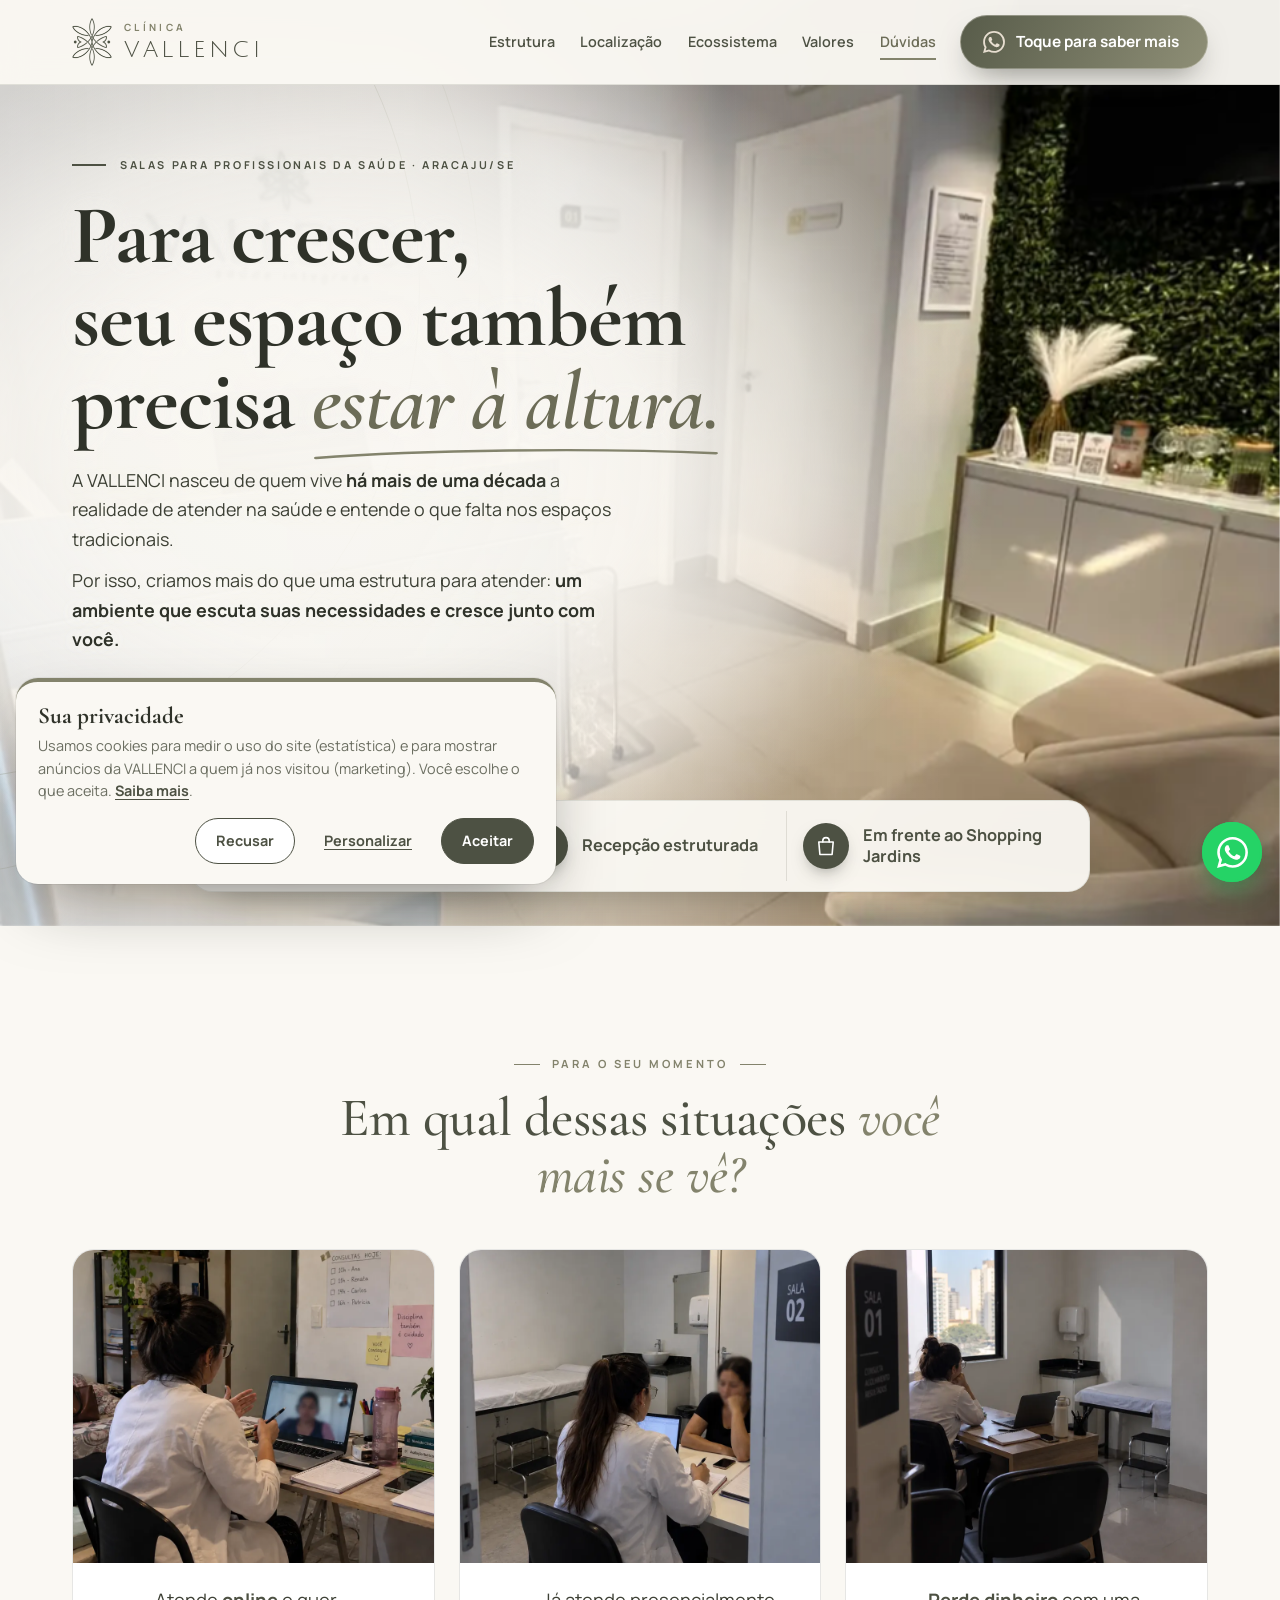
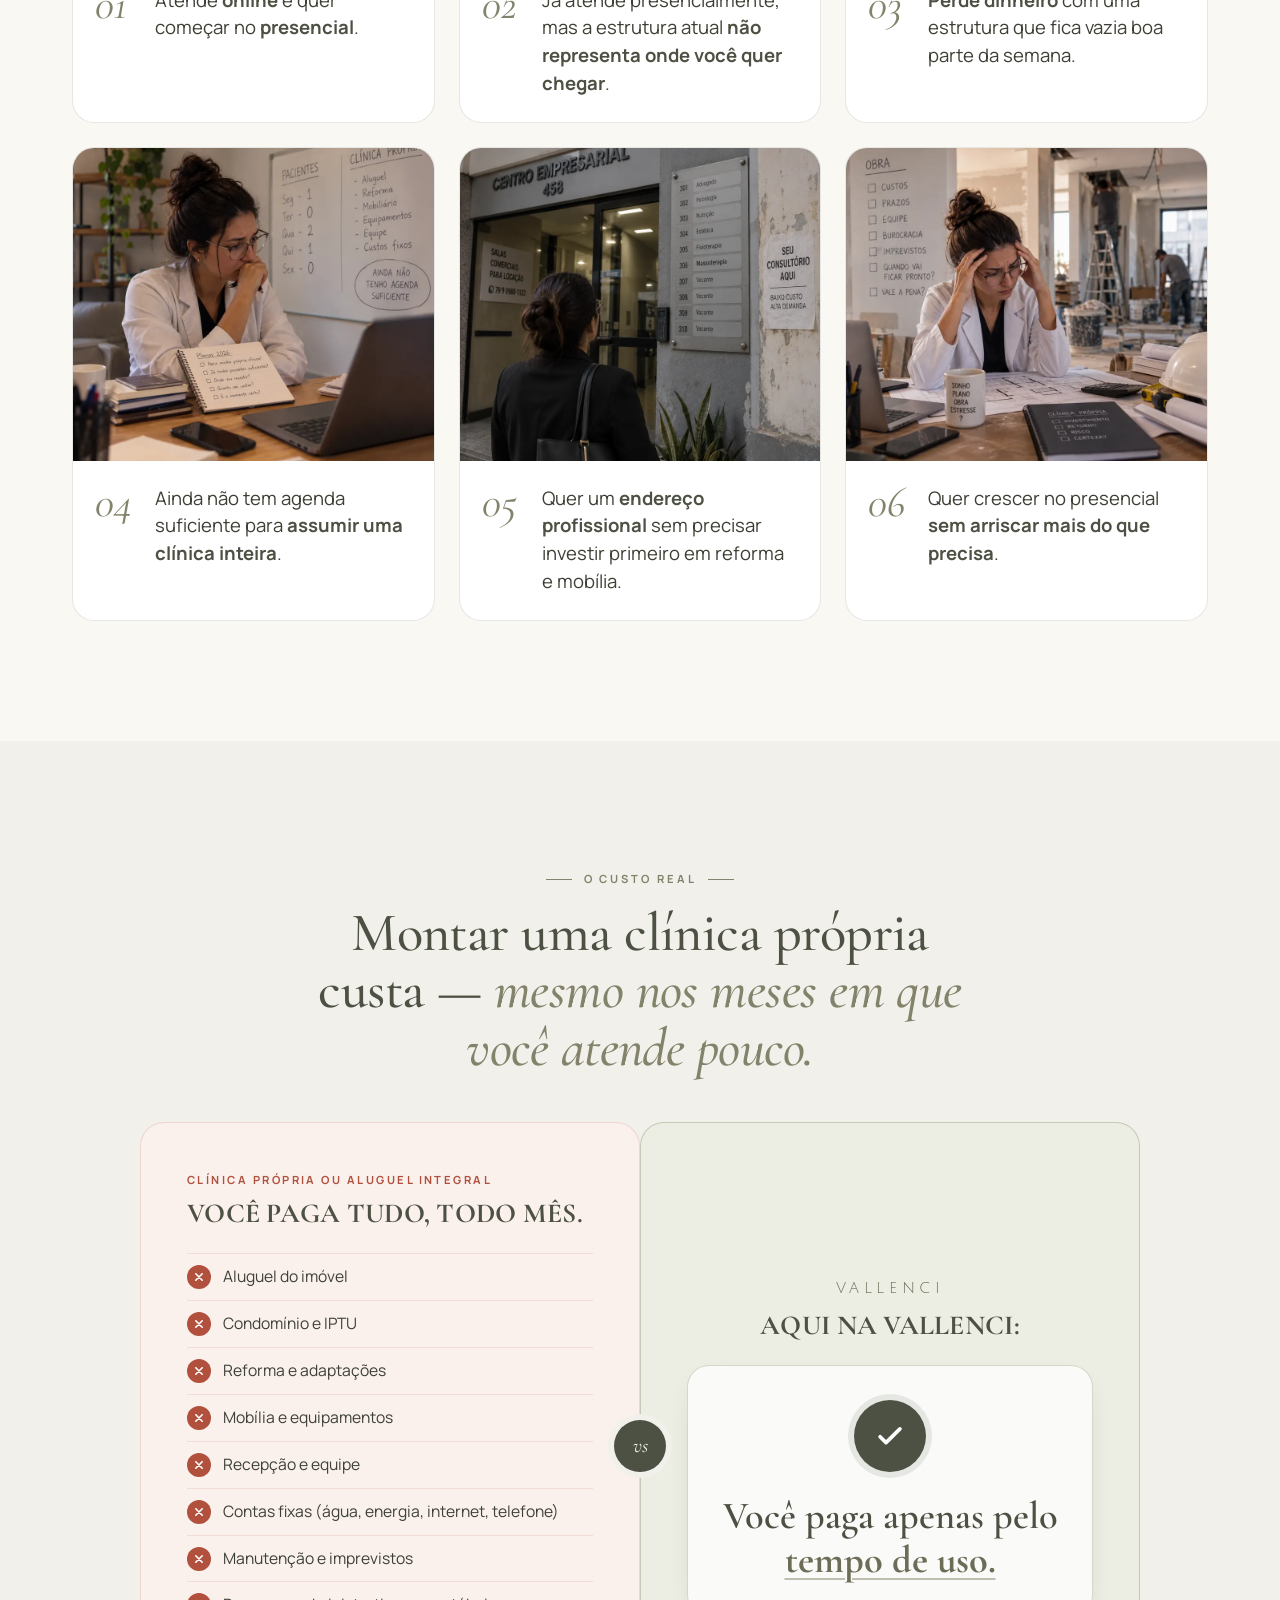
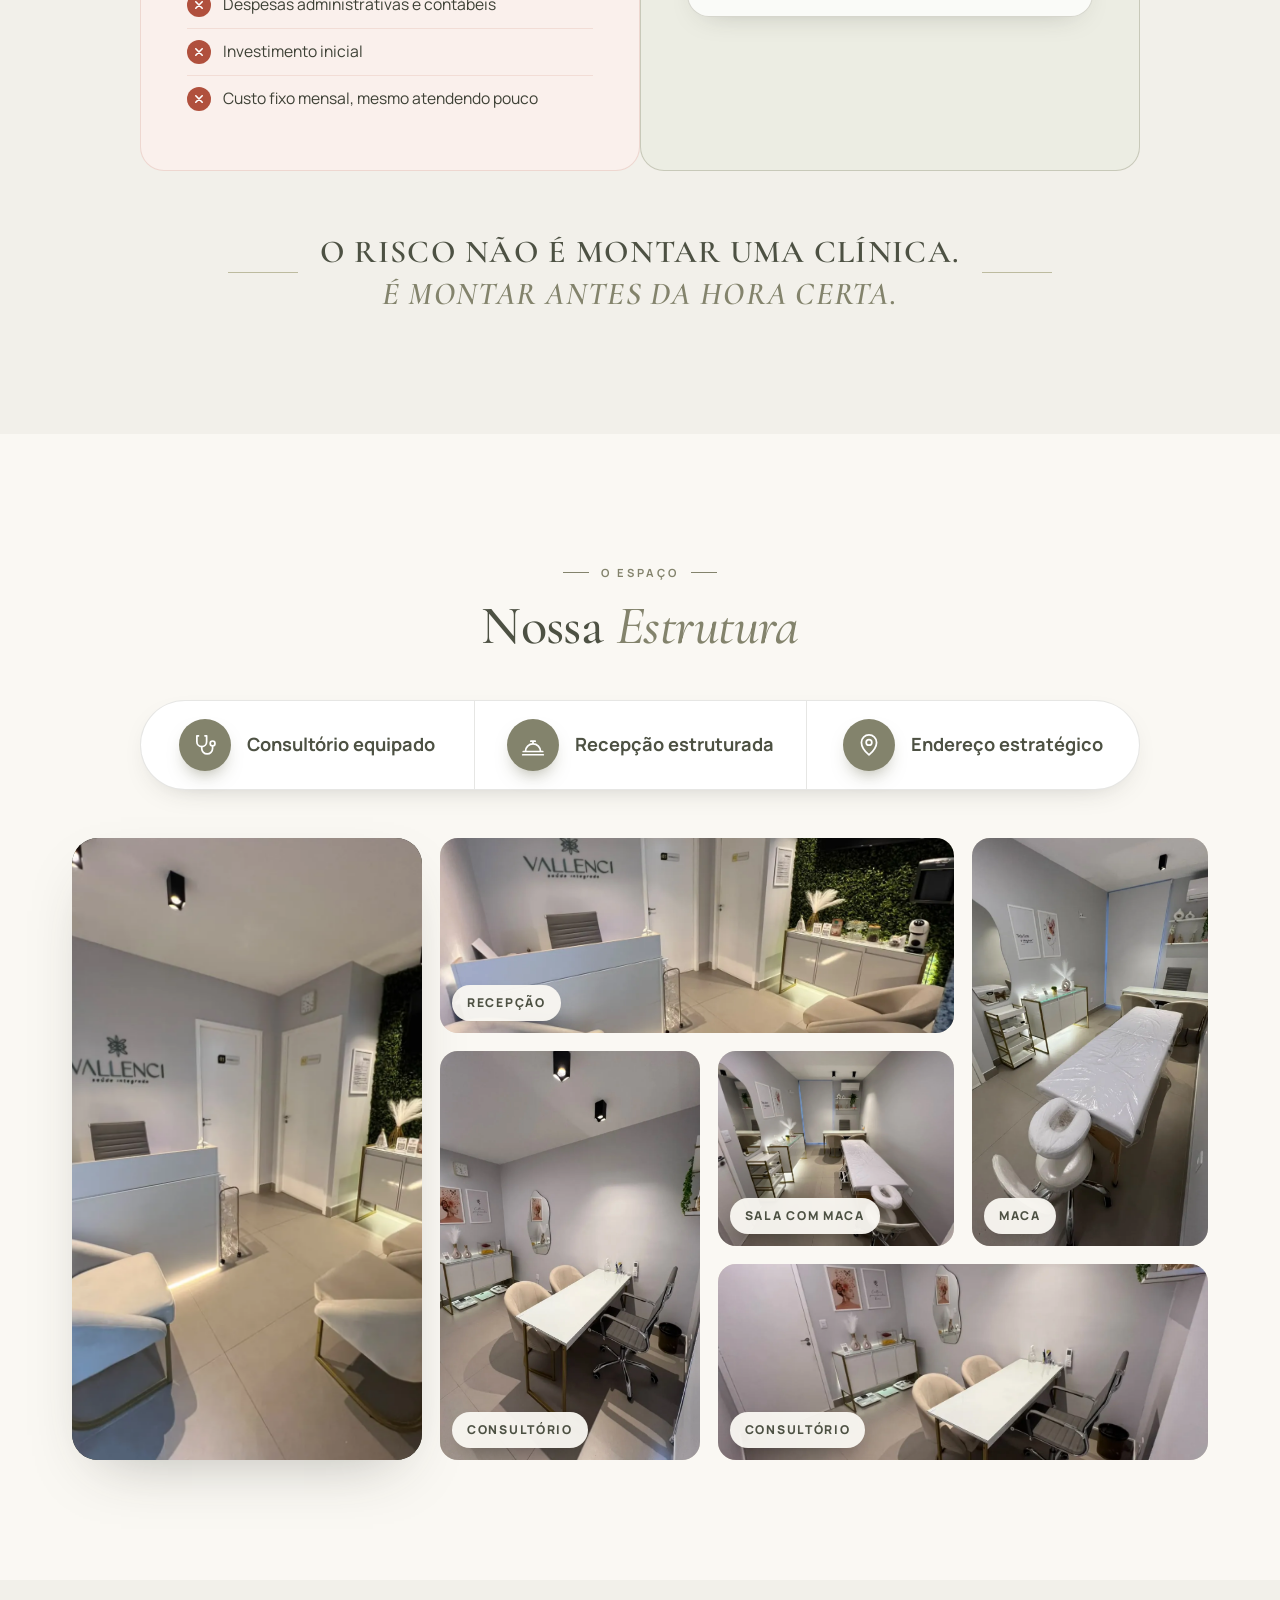
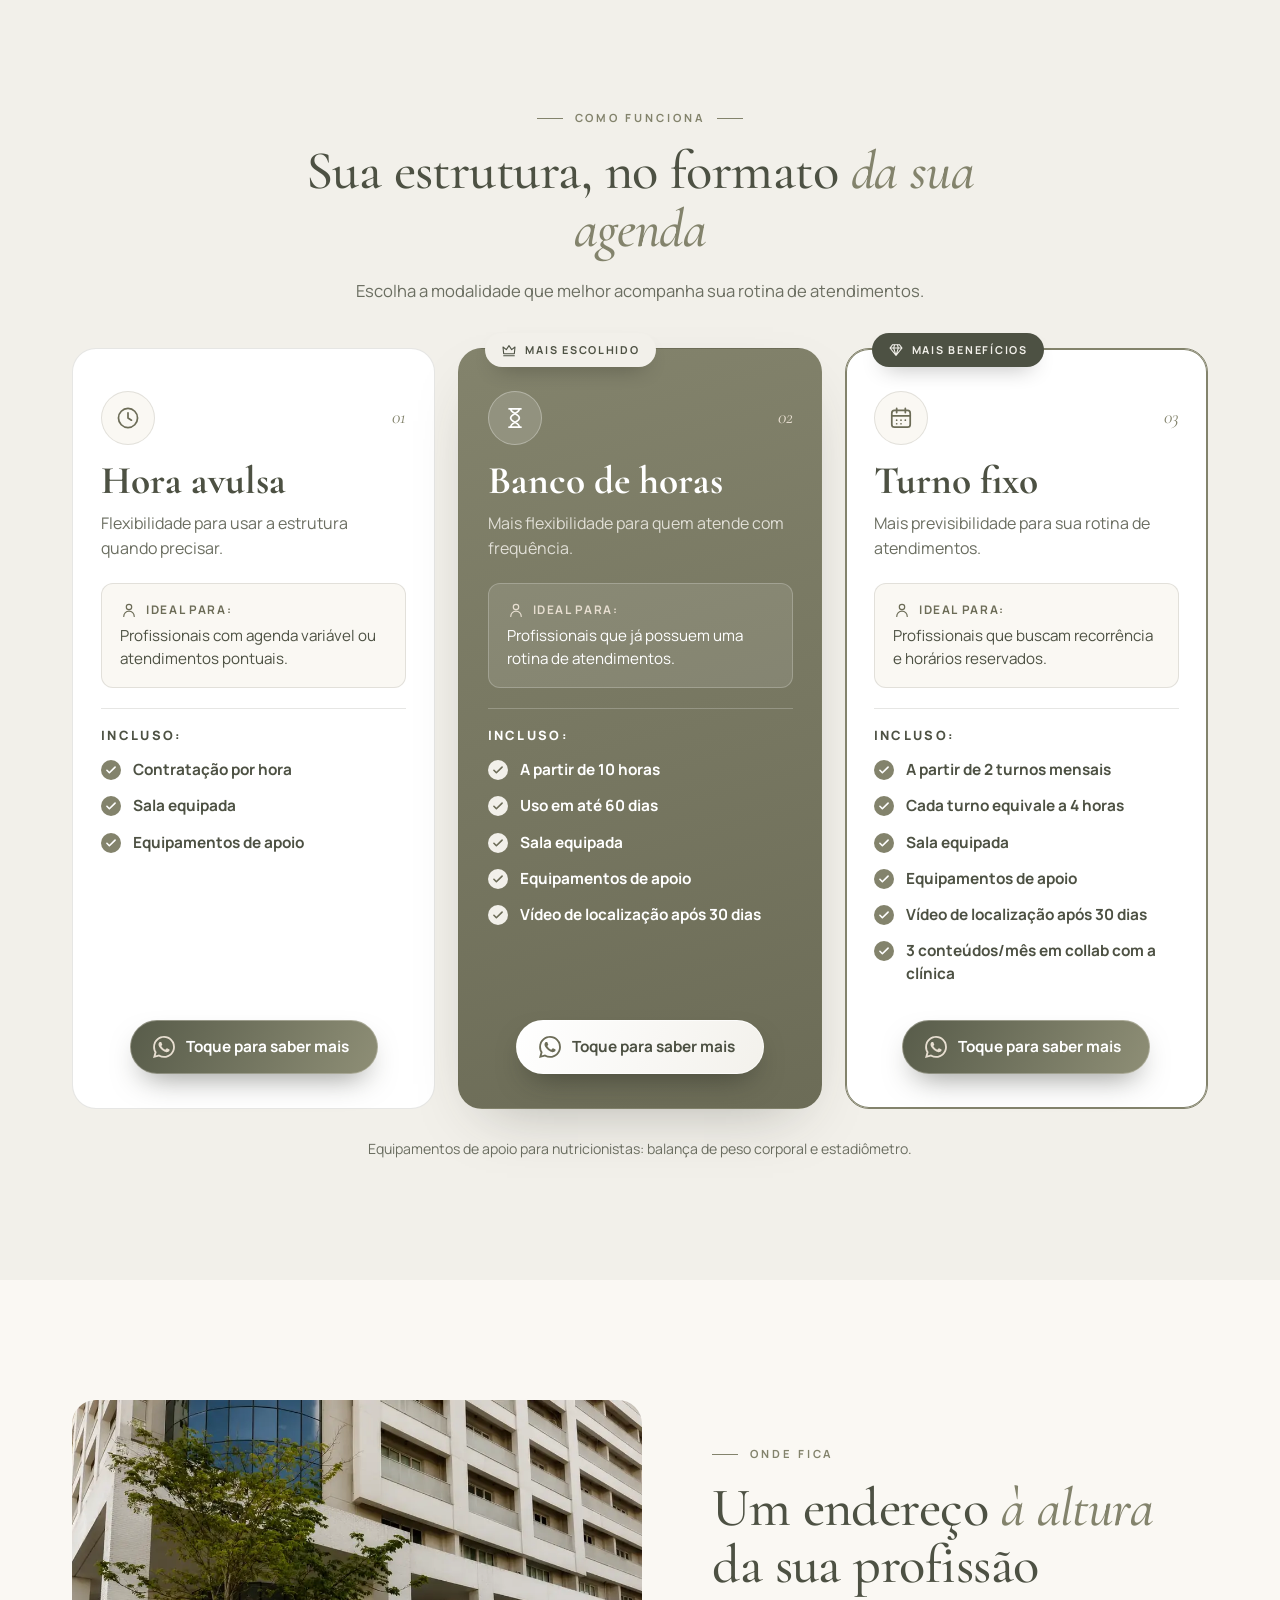
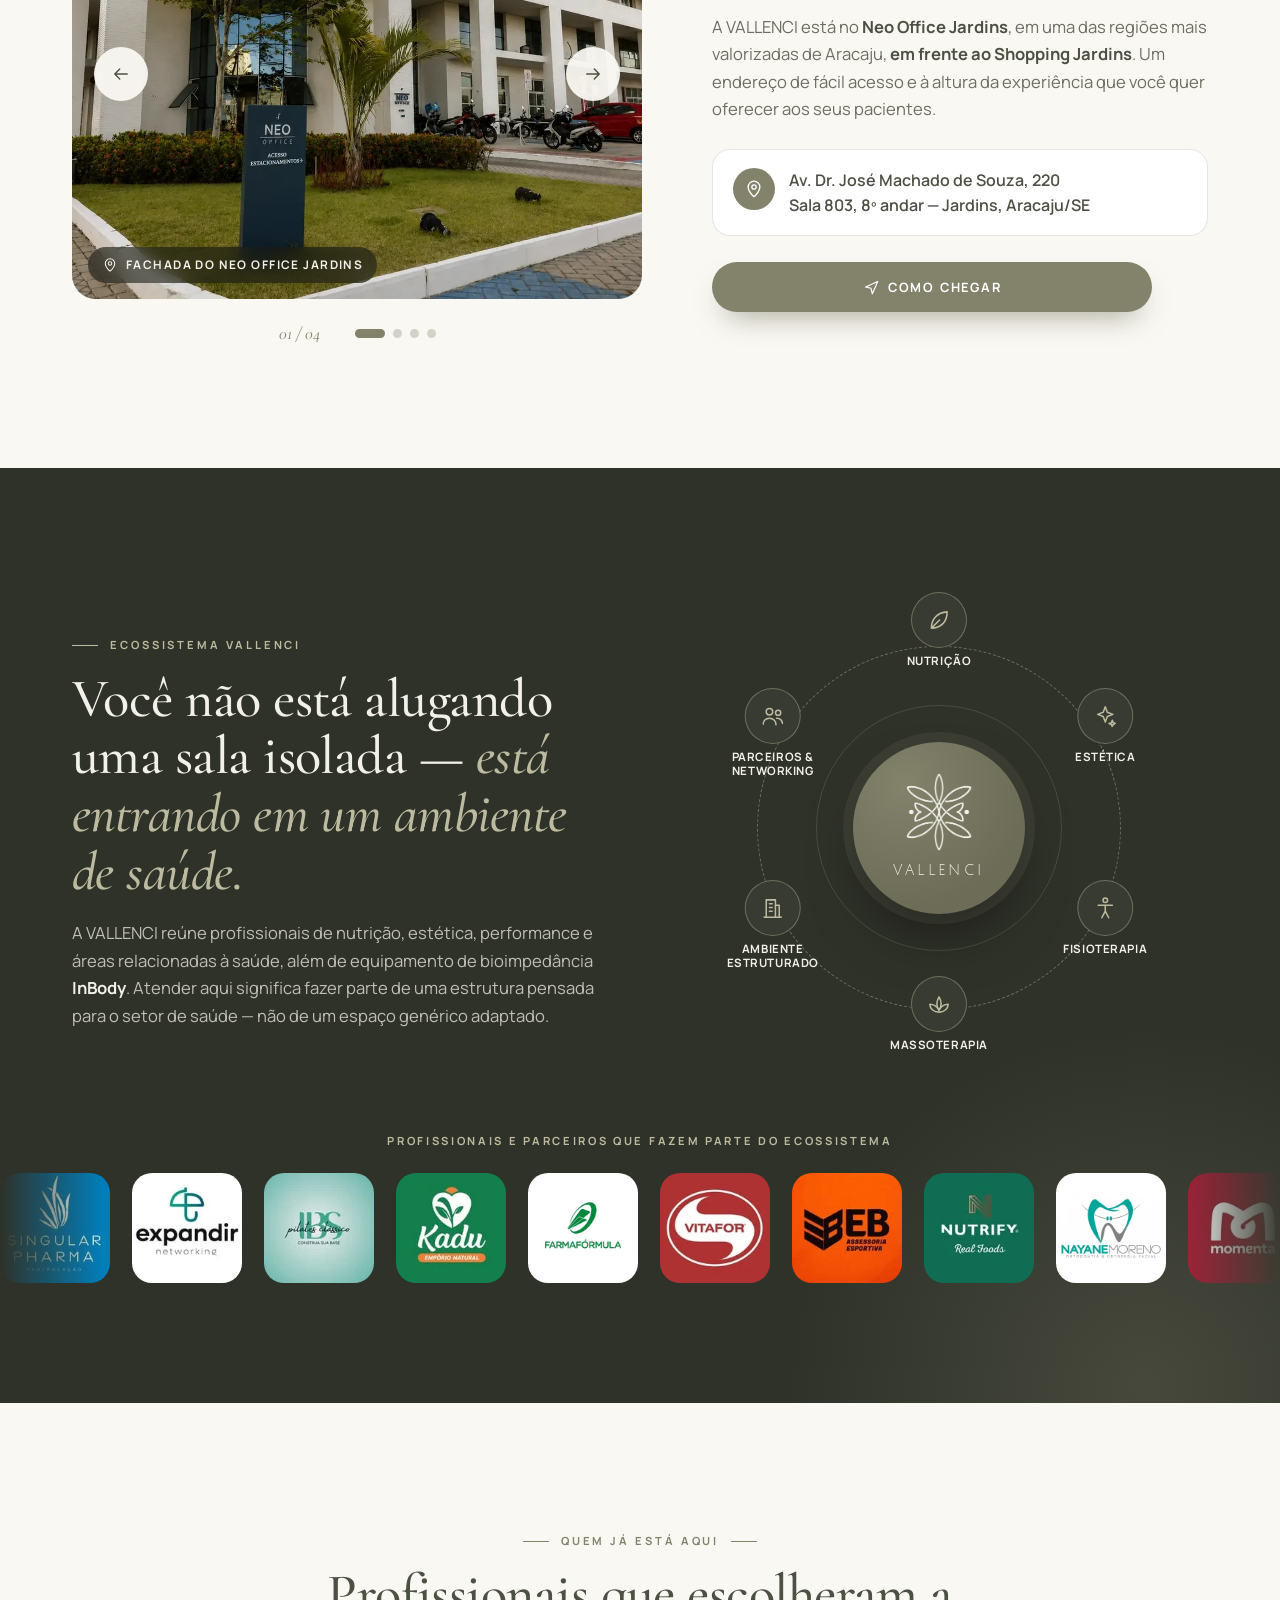
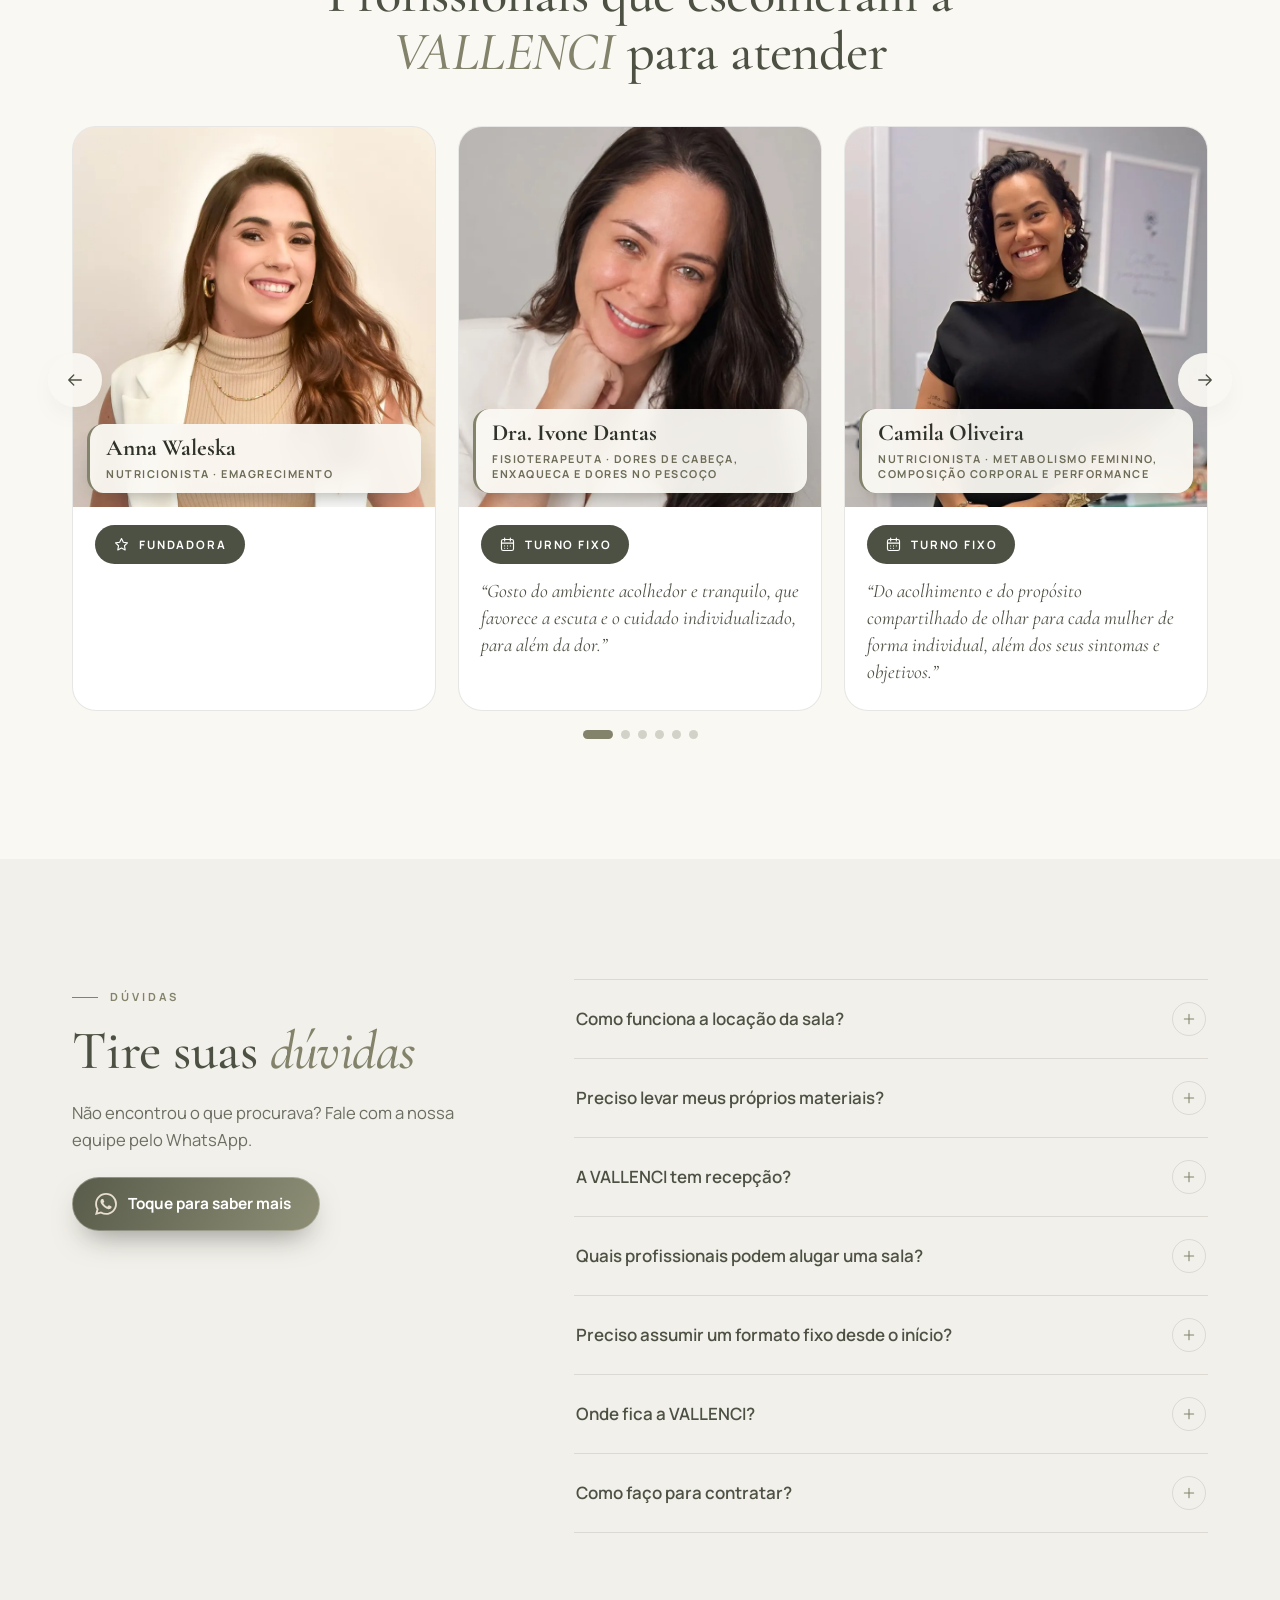
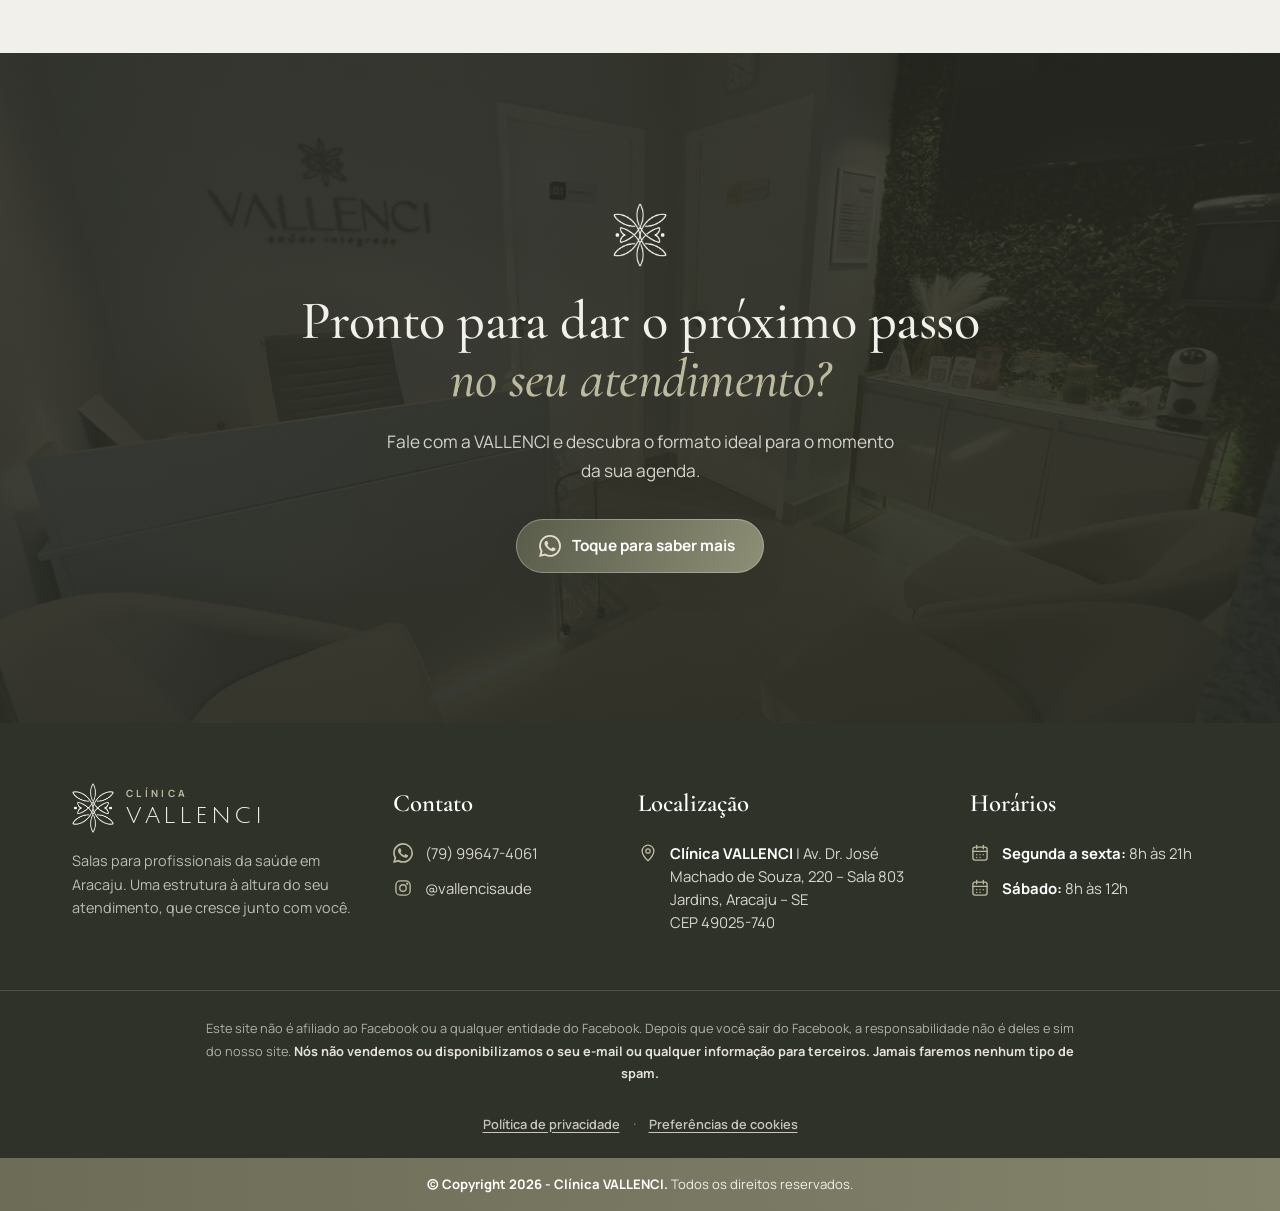
==== commit 881ae6c4: "Publica o card da Daniela Gama com a foto nova Foto recortada em 4:5 (800×1000, WebP) a partir do ar" ====
--- a/index.html
+++ b/index.html
@@ -48,15 +48,48 @@
     <meta property="og:description"
         content="Estrutura profissional para atender seus pacientes, sem o custo e o risco de montar uma clínica própria.">
     <!-- Prévia ao compartilhar o link (WhatsApp, Instagram, Facebook). Precisa de endereço completo:
-         trocar "felipegaabrieldev.github.io/LP-Vallenci" pelo domínio oficial quando ele estiver no ar. -->
+         se o endereço do site mudar, troque aqui, no canonical e nos dados da clínica abaixo. -->
+    <link rel="canonical" href="https://vallencisaude.com.br/salas/">
     <meta property="og:site_name" content="Clínica VALLENCI">
-    <meta property="og:url" content="https://felipegaabrieldev.github.io/LP-Vallenci/">
-    <meta property="og:image" content="https://felipegaabrieldev.github.io/LP-Vallenci/assets/compartilhar-vallenci.jpg">
+    <meta property="og:url" content="https://vallencisaude.com.br/salas/">
+    <meta property="og:image" content="https://vallencisaude.com.br/salas/assets/compartilhar-vallenci.jpg">
     <meta property="og:image:type" content="image/jpeg">
     <meta property="og:image:width" content="1200">
     <meta property="og:image:height" content="630">
     <meta property="og:image:alt" content="Clínica VALLENCI: salas para profissionais da saúde em Aracaju, em frente ao Shopping Jardins">
     <meta name="twitter:card" content="summary_large_image">
+
+    <!-- Dados da clínica para o Google (endereço, horário, contato). Os mesmos do rodapé:
+         se algo mudar lá, mude aqui também. Se o endereço do site mudar, troque em "@id", "url", "image" e "logo". -->
+    <script type="application/ld+json">
+    {
+        "@context": "https://schema.org",
+        "@type": "LocalBusiness",
+        "@id": "https://vallencisaude.com.br/salas/#clinica",
+        "name": "Clínica VALLENCI — Saúde Integrada",
+        "alternateName": "VALLENCI",
+        "description": "Salas para profissionais da saúde atenderem seus pacientes, com recepção estruturada, no Neo Office Jardins, em frente ao Shopping Jardins, em Aracaju.",
+        "url": "https://vallencisaude.com.br/salas/",
+        "image": "https://vallencisaude.com.br/salas/assets/compartilhar-vallenci.jpg",
+        "logo": "https://vallencisaude.com.br/salas/assets/marca/logo-512.png",
+        "telephone": "+55 79 99647-4061",
+        "address": {
+            "@type": "PostalAddress",
+            "streetAddress": "Av. Dr. José Machado de Souza, 220, Sala 803, 8º andar, Neo Office Jardins",
+            "addressLocality": "Aracaju",
+            "addressRegion": "SE",
+            "postalCode": "49025-740",
+            "addressCountry": "BR"
+        },
+        "hasMap": "https://www.google.com/maps/search/?api=1&query=Neo+Office+Jardins%2C+Av.+Dr.+Jos%C3%A9+Machado+de+Souza%2C+220%2C+Jardins%2C+Aracaju+-+SE",
+        "openingHoursSpecification": [
+            { "@type": "OpeningHoursSpecification", "dayOfWeek": ["Monday", "Tuesday", "Wednesday", "Thursday", "Friday"], "opens": "08:00", "closes": "21:00" },
+            { "@type": "OpeningHoursSpecification", "dayOfWeek": "Saturday", "opens": "08:00", "closes": "12:00" }
+        ],
+        "areaServed": { "@type": "City", "name": "Aracaju" },
+        "sameAs": ["https://www.instagram.com/vallencisaude/"]
+    }
+    </script>
 
     <!-- Contato: número do WhatsApp só com dígitos, com DDI e DDD (ex.: 5579999999999). -->
     <meta name="whatsapp-number" content="5579996474061">
@@ -71,7 +104,7 @@
         rel="stylesheet">
     <link rel="preload" as="image" href="assets/hero-clinica-vallenci.webp" media="(min-width: 761px)">
     <link rel="preload" as="image" href="assets/estrutura/recepcao-02.webp" media="(max-width: 760px)">
-    <link rel="stylesheet" href="styles.css?v=20261001-01">
+    <link rel="stylesheet" href="styles.css?v=20261001-02">
 </head>
 
 <body>
@@ -594,21 +627,21 @@
                                     <blockquote class="pro-quote">“Gosto de como eu e meus pacientes nos sentimos bem em cada ambiente, e do cuidado presente em cada detalhe.”</blockquote>
                                 </div>
                             </article>
+                            <article class="carousel-slide pro-card">
+                                <div class="pro-photo">
+                                    <img src="assets/profissionais/daniela-gama.webp" alt="Daniela Gama, nutricionista" width="800" height="1000" loading="lazy">
+                                    <div class="pro-tag">
+                                        <h3>Daniela Gama</h3>
+                                        <p>Nutricionista</p>
+                                    </div>
+                                </div>
+                                <div class="pro-body">
+                                    <p class="pro-seal"><svg class="icon" aria-hidden="true"><use href="#i-relogio"/></svg>Hora avulsa</p>
+                                </div>
+                            </article>
                             <!-- AGUARDANDO FOTO: cards ocultos a pedido do cliente (01/10).
                                  Quando a foto chegar, salve-a em assets/profissionais/, troque o
                                  .pro-photo-placeholder pela <img> e mova o card para dentro do carrossel.
-                            <article class="carousel-slide pro-card">
-                                <div class="pro-photo">
-                                    <div class="pro-photo-placeholder" aria-hidden="true"><span>DG</span></div>
-                                    <div class="pro-tag">
-                                        <h3>Daniela Gama</h3>
-                                        <p>Nutricionista</p>
-                                    </div>
-                                </div>
-                                <div class="pro-body">
-                                    <p class="pro-seal"><svg class="icon" aria-hidden="true"><use href="#i-relogio"/></svg>Hora avulsa</p>
-                                </div>
-                            </article>
                             <article class="carousel-slide pro-card">
                                 <div class="pro-photo">
                                     <div class="pro-photo-placeholder" aria-hidden="true"><span>AP</span></div>
--- a/styles.css
+++ b/styles.css
@@ -3428,6 +3428,108 @@
     color: #fff;
 }
 
+/* --------------------------------------------------------------------------
+   Página 404 (endereço que não existe)
+   -------------------------------------------------------------------------- */
+.nf-body {
+    display: flex;
+    flex-direction: column;
+    min-height: 100svh;
+    background: var(--verde-noite);
+}
+
+.nf-main {
+    position: relative;
+    isolation: isolate;
+    flex: 1;
+    display: grid;
+    place-items: center;
+    padding: clamp(56px, 10vw, 110px) 0;
+    background: var(--verde-noite) url("assets/estrutura/recepcao-01.webp") center / cover;
+    color: var(--branco);
+    text-align: center;
+}
+
+.nf-main::before {
+    content: "";
+    position: absolute;
+    inset: 0;
+    z-index: -1;
+    background: radial-gradient(ellipse 70% 75% at 50% 50%, rgba(47, 50, 41, .9), rgba(47, 50, 41, .72));
+}
+
+.nf-content {
+    display: grid;
+    justify-items: center;
+    max-width: 620px;
+}
+
+.nf-code {
+    font-family: var(--serif);
+    font-size: clamp(5.5rem, 22vw, 9rem);
+    font-weight: 600;
+    font-style: italic;
+    line-height: .9;
+    color: var(--creme);
+    opacity: .9;
+}
+
+.nf-eyebrow {
+    margin-top: 14px;
+    font-size: .7rem;
+    font-weight: 700;
+    letter-spacing: .24em;
+    text-transform: uppercase;
+    color: var(--creme);
+}
+
+.nf-content h1 {
+    margin-top: 12px;
+    font-family: var(--serif);
+    font-size: clamp(2.1rem, 7vw, 3rem);
+    font-weight: 700;
+    line-height: 1.05;
+    color: var(--branco);
+}
+
+.nf-content h1 em {
+    font-weight: 600;
+    color: var(--creme);
+}
+
+.nf-text {
+    max-width: 480px;
+    margin-top: 14px;
+    font-size: 1rem;
+    line-height: 1.6;
+    color: rgba(242, 240, 234, .86);
+}
+
+.nf-actions {
+    display: flex;
+    flex-wrap: wrap;
+    justify-content: center;
+    gap: 12px;
+    margin-top: 30px;
+}
+
+.nf-btn-ghost {
+    border-color: rgba(242, 240, 234, .55);
+    color: var(--branco);
+}
+
+.nf-btn-ghost:hover {
+    background: rgba(242, 240, 234, .12);
+}
+
+@media (max-width: 480px) {
+    .nf-actions {
+        flex-direction: column;
+        align-items: stretch;
+        width: 100%;
+    }
+}
+
 /* ==========================================================================
    Movimento reduzido
    ========================================================================== */
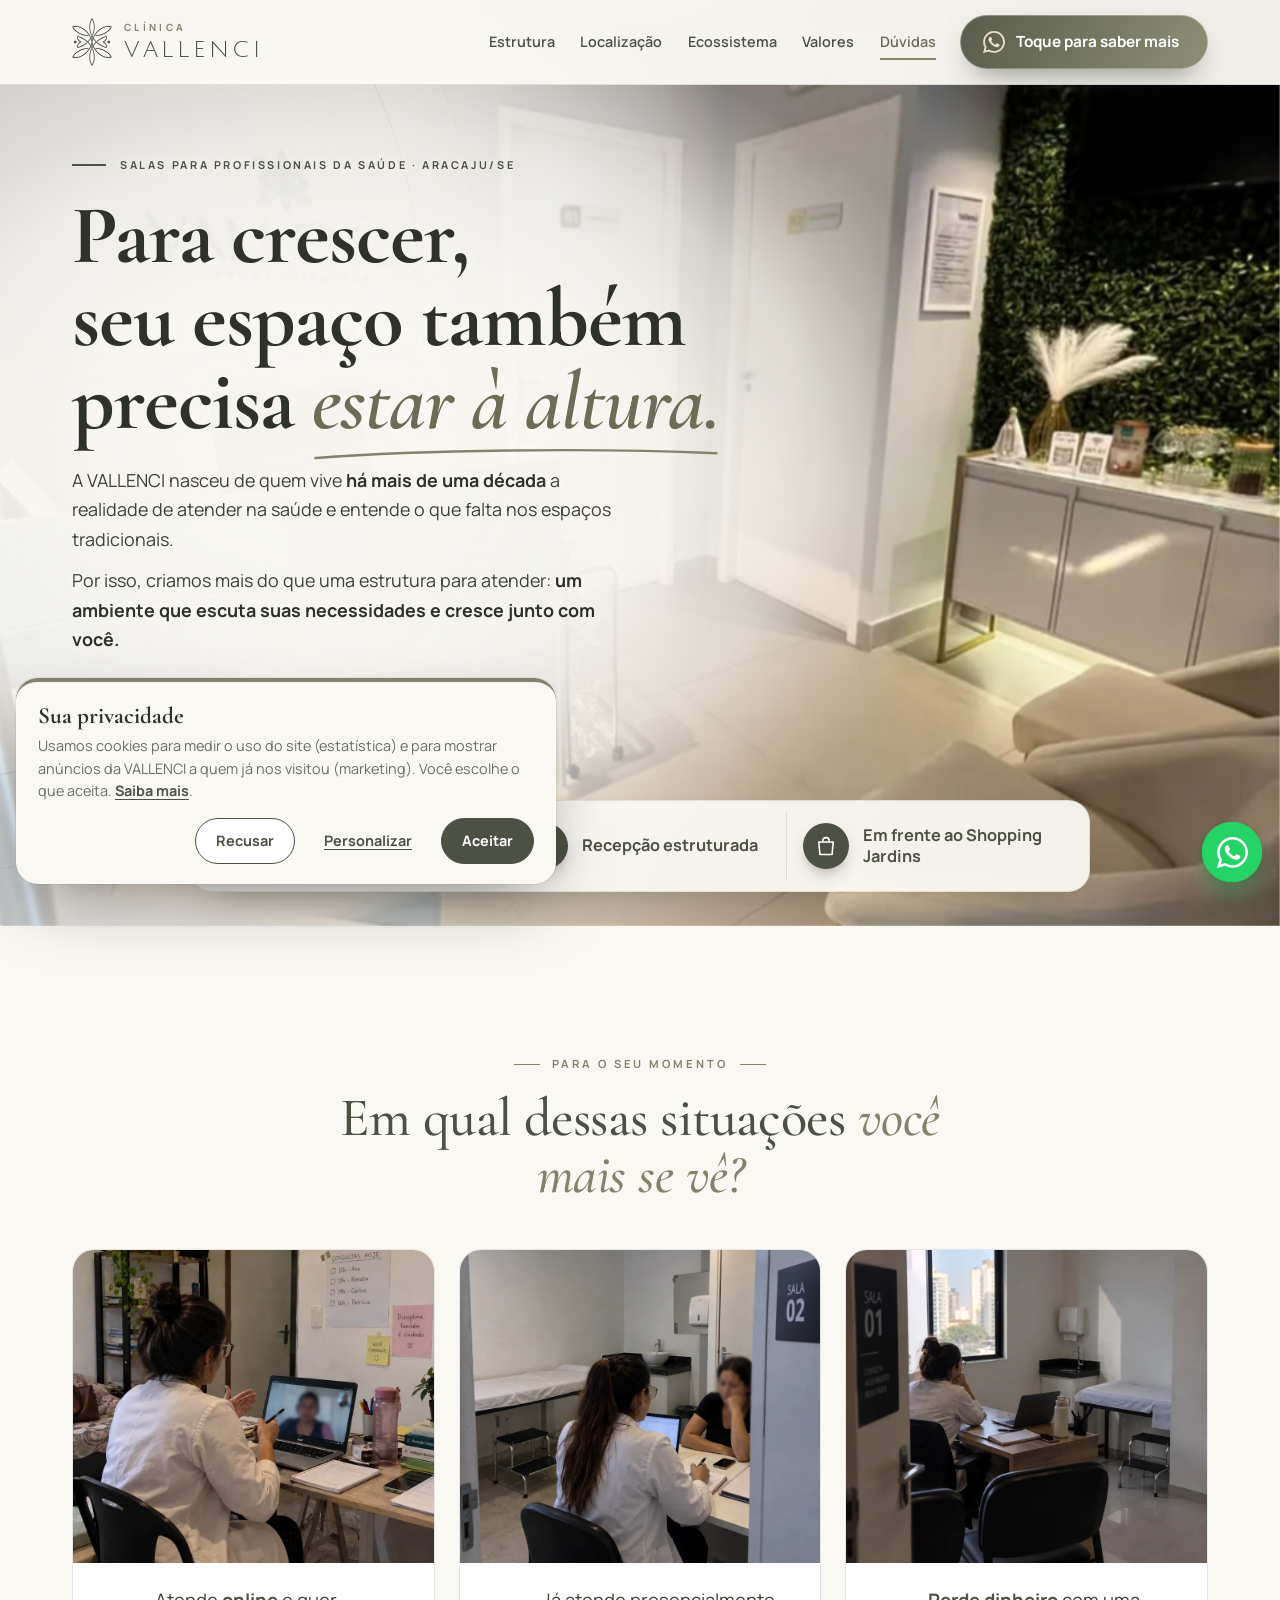
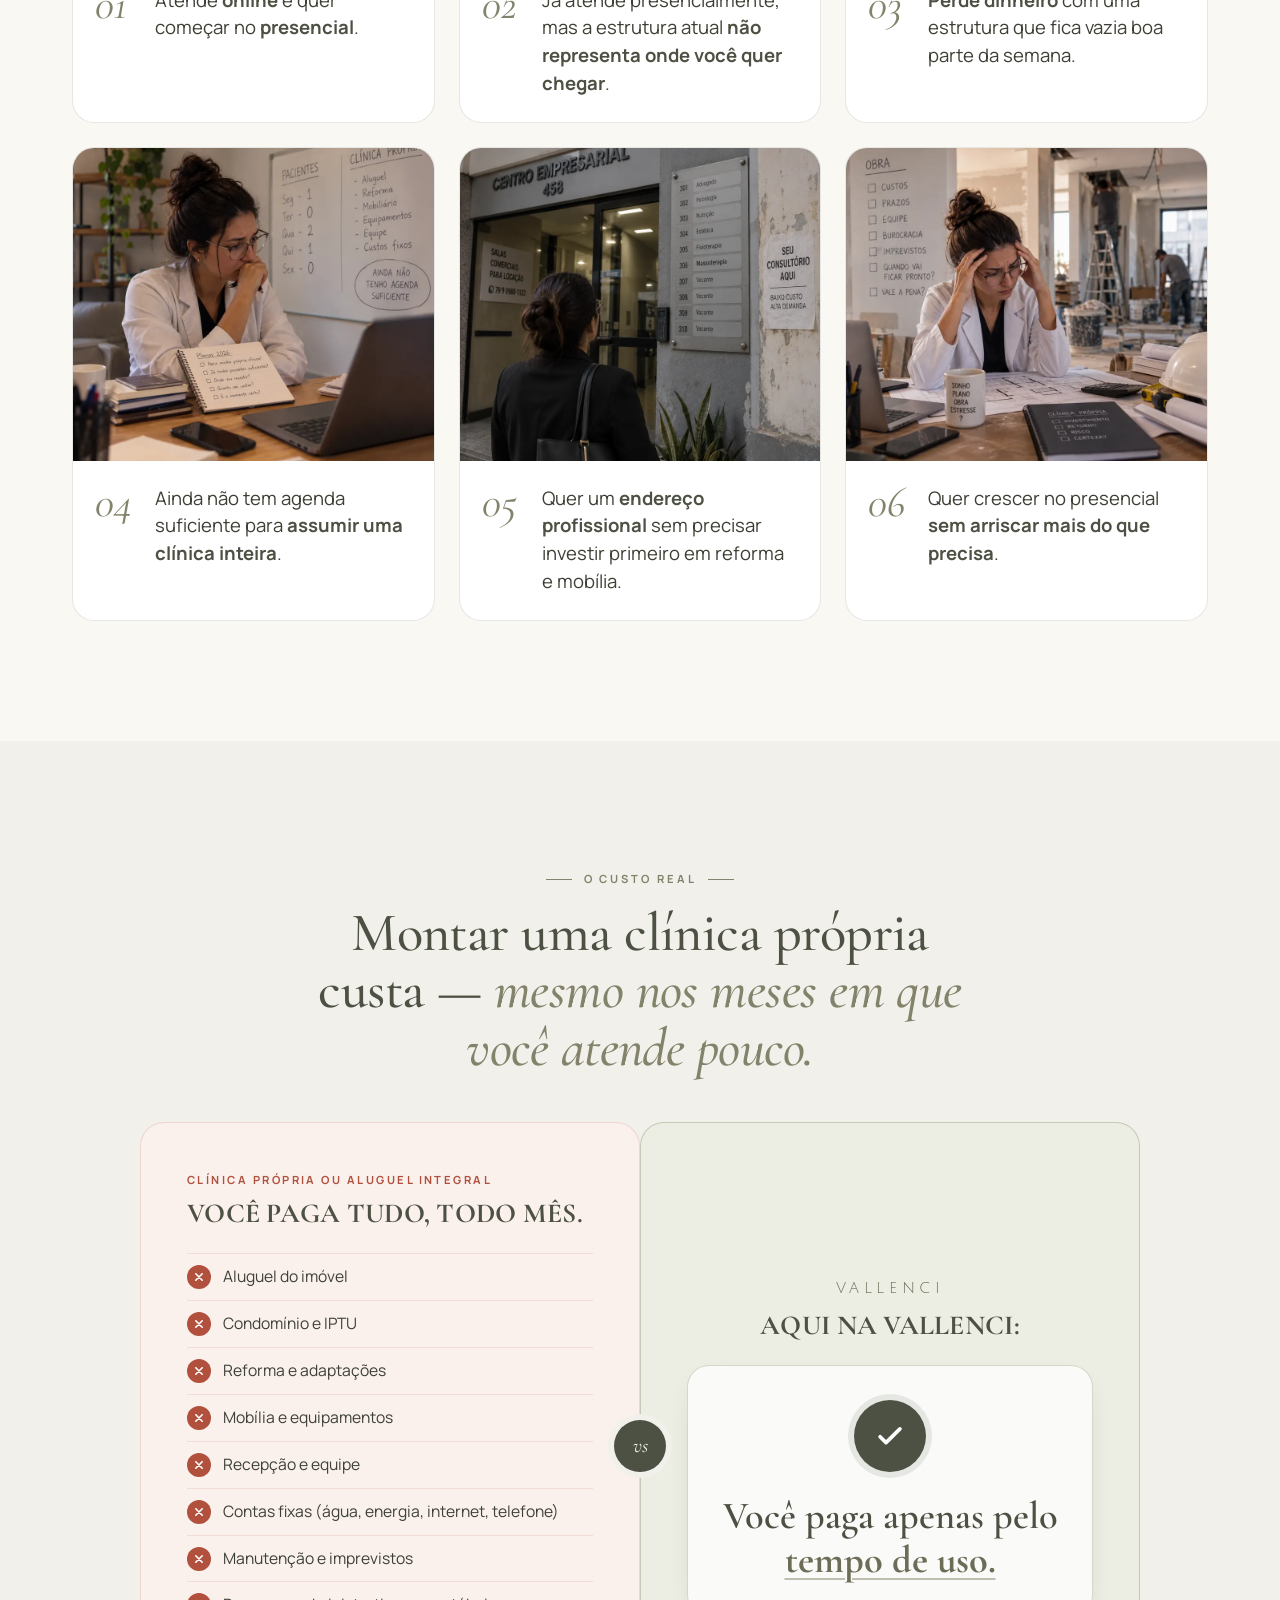
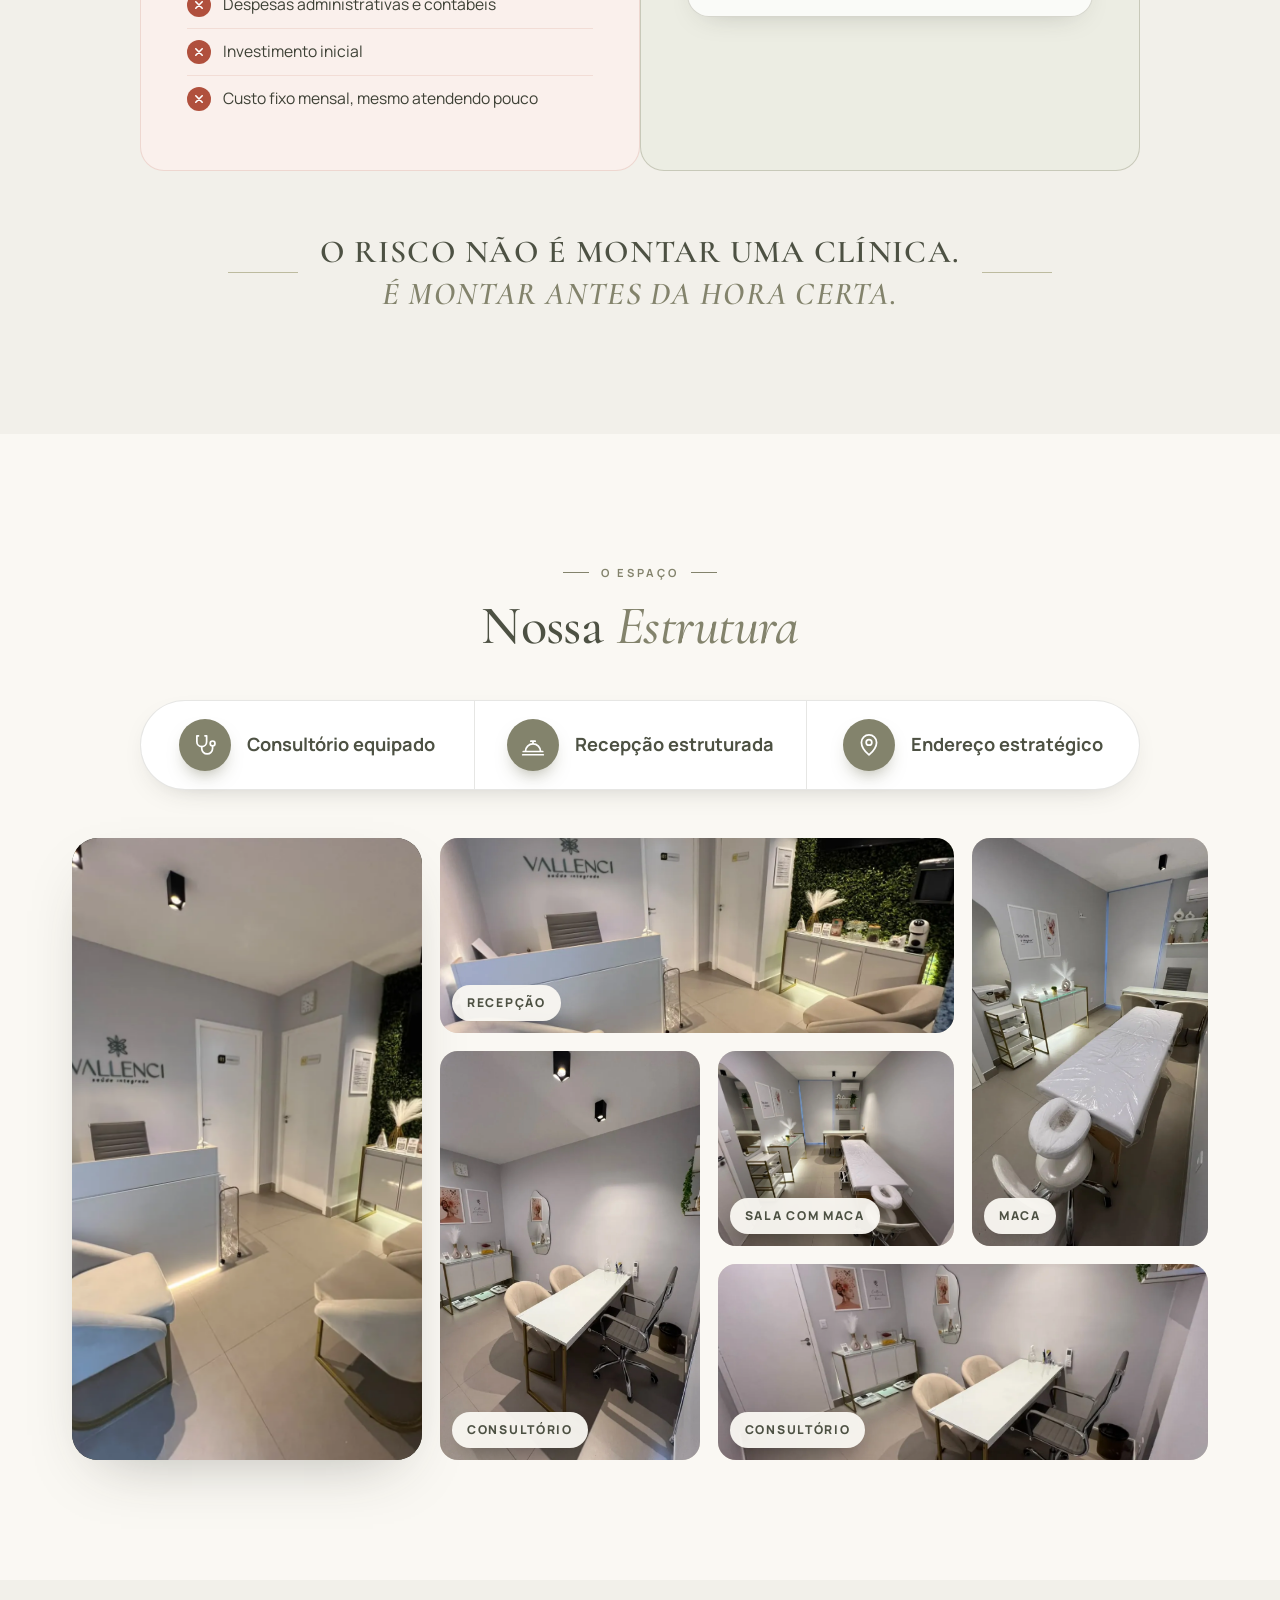
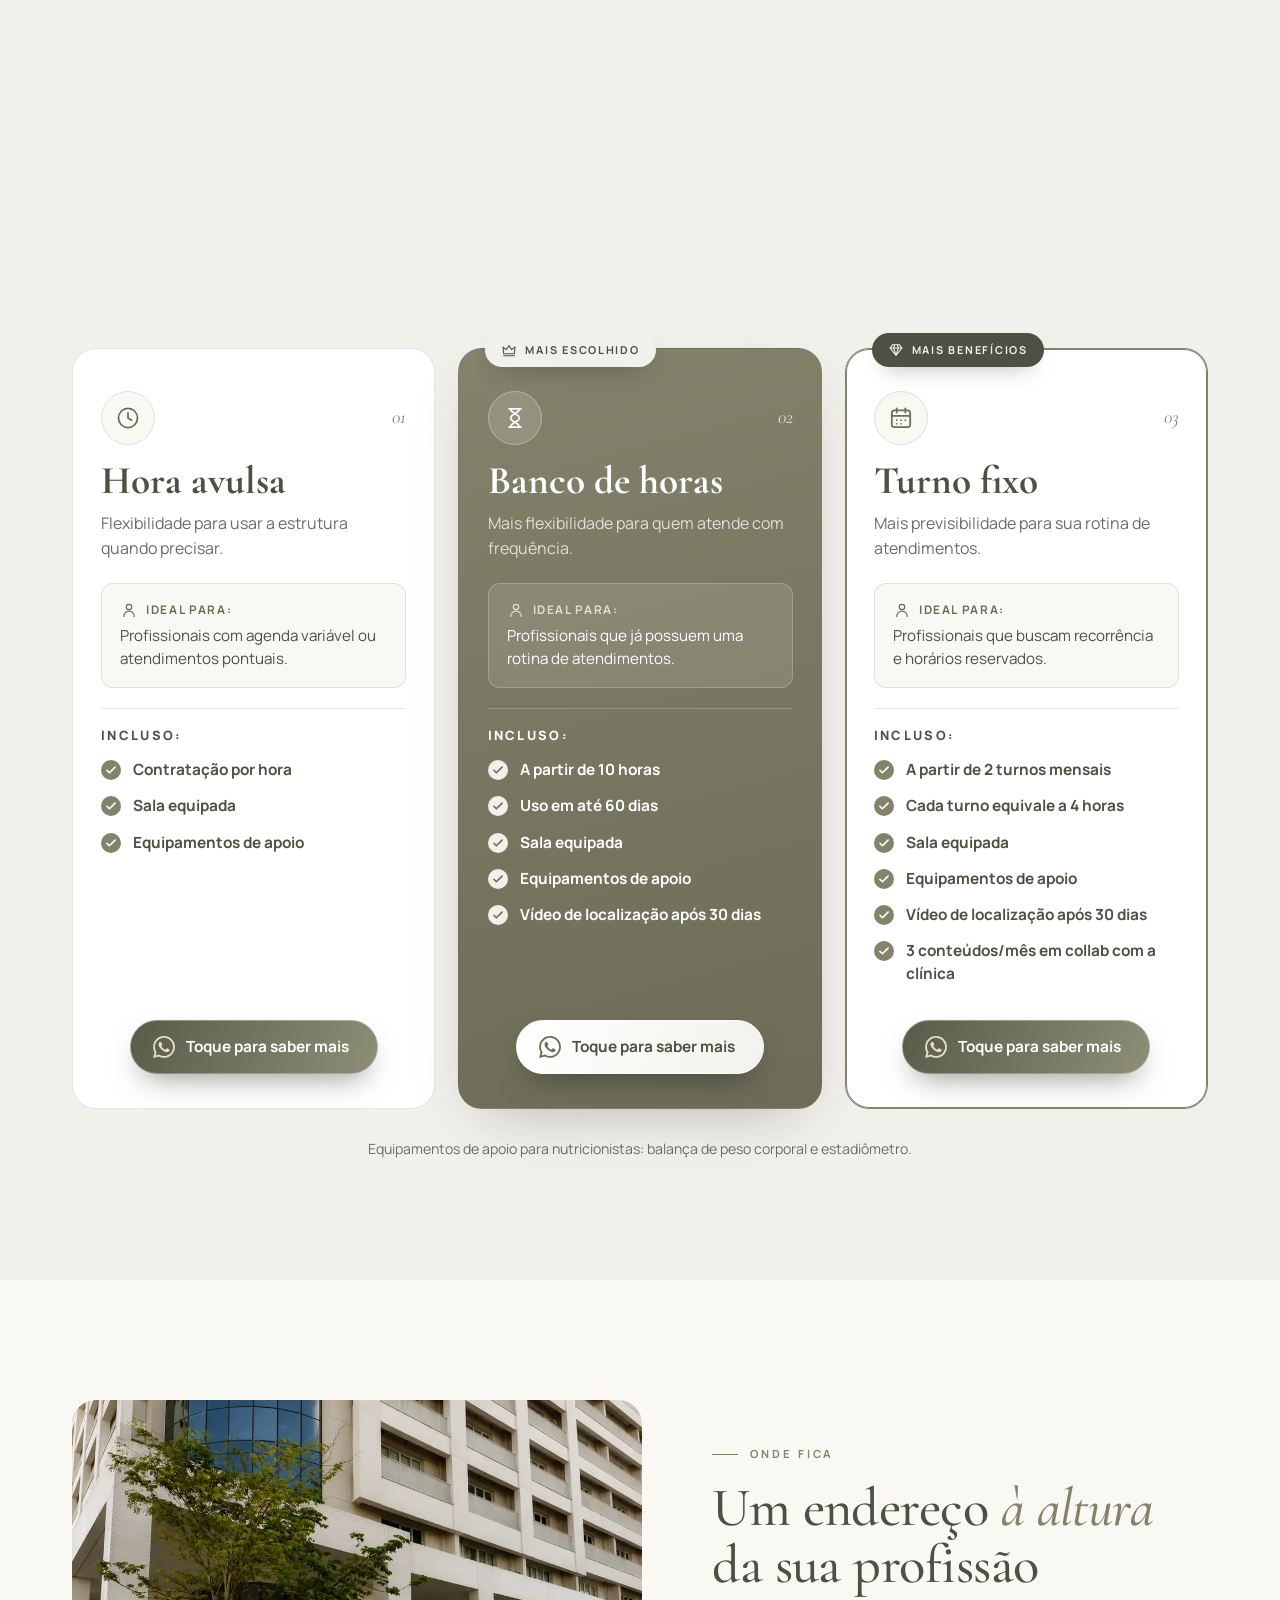
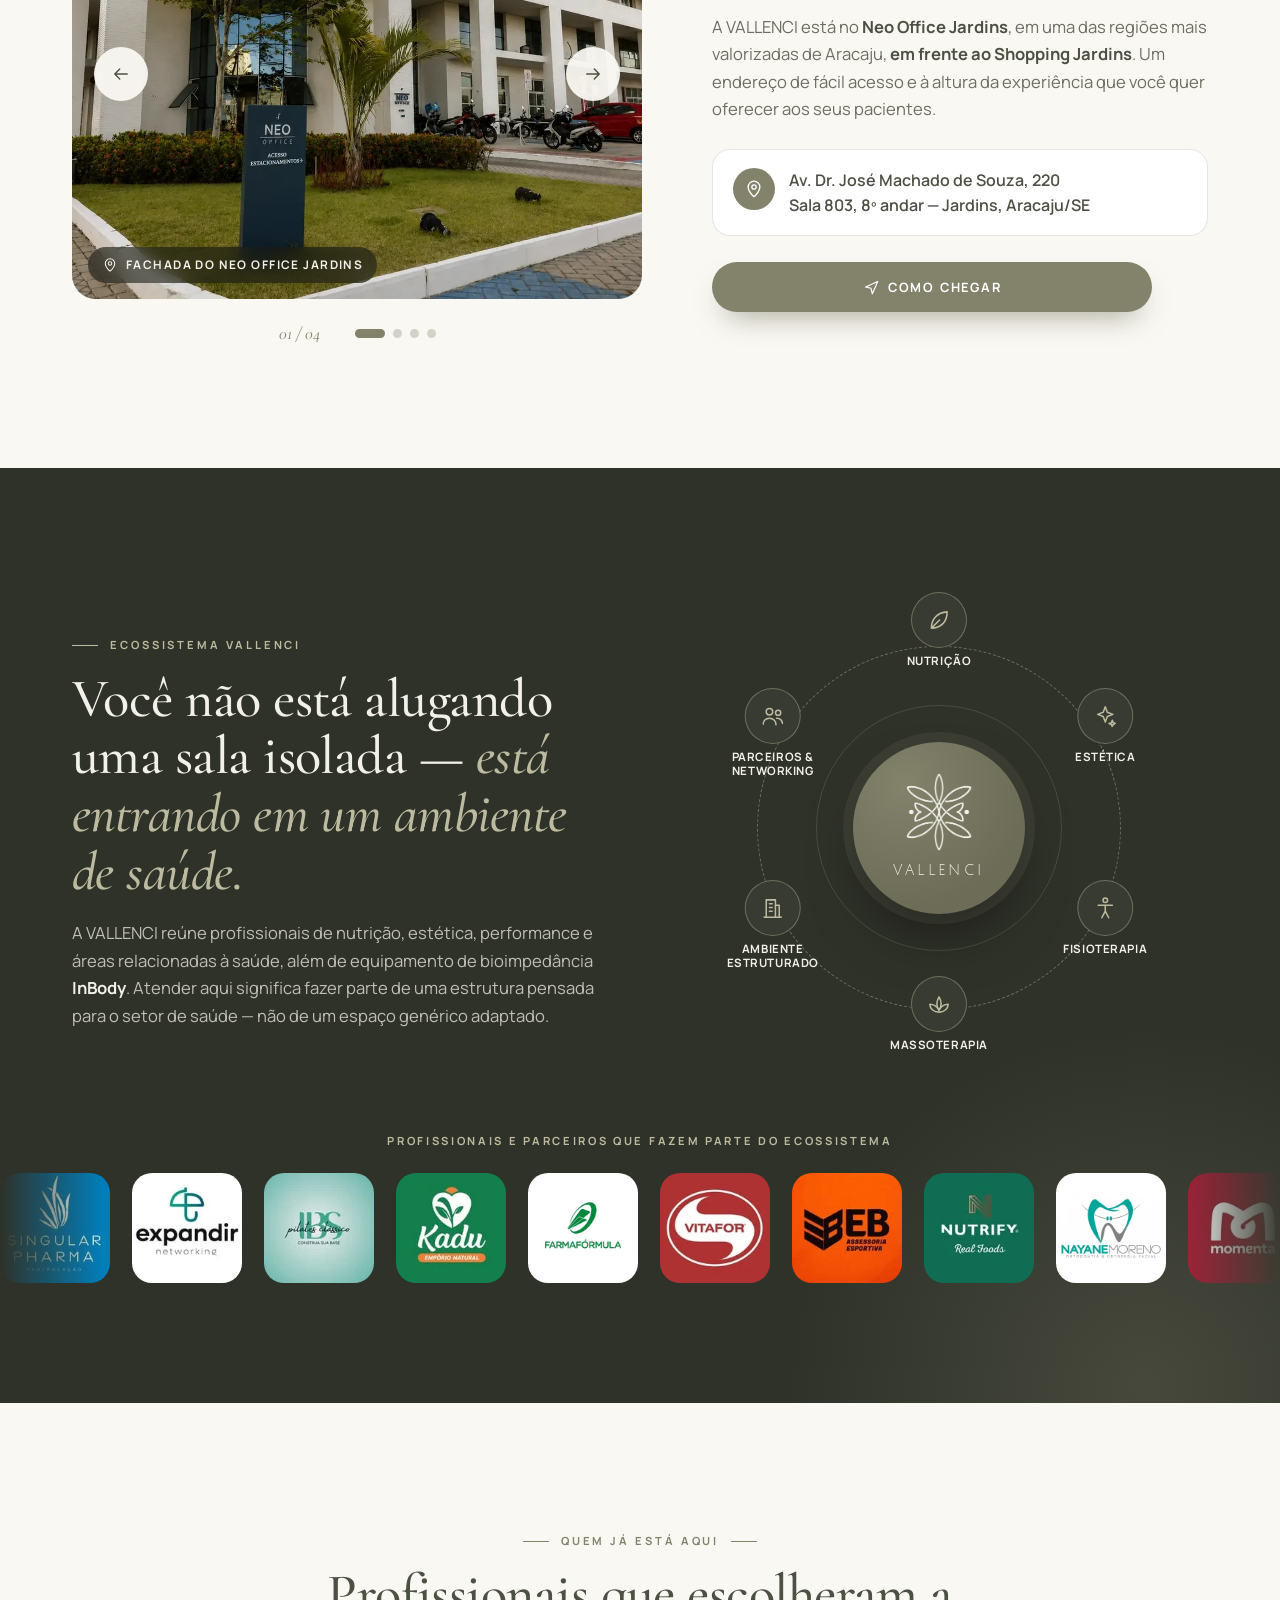
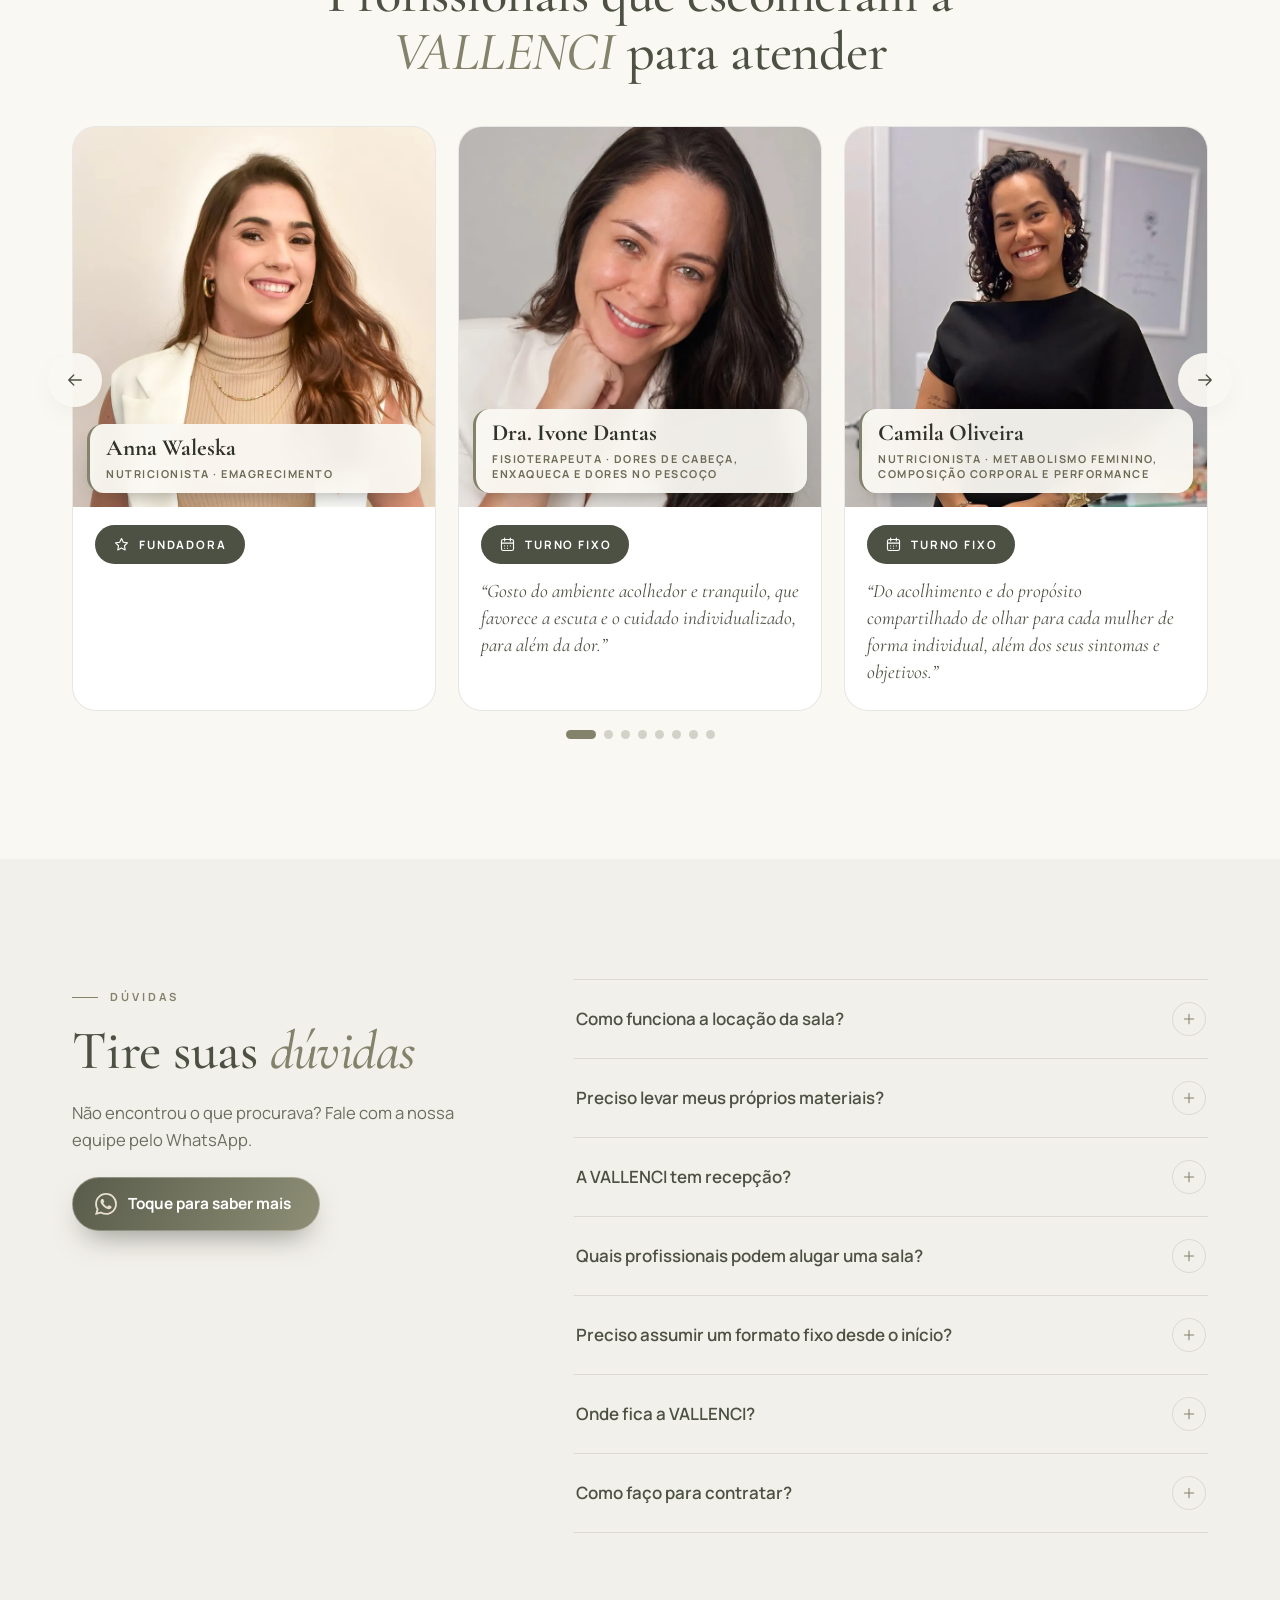
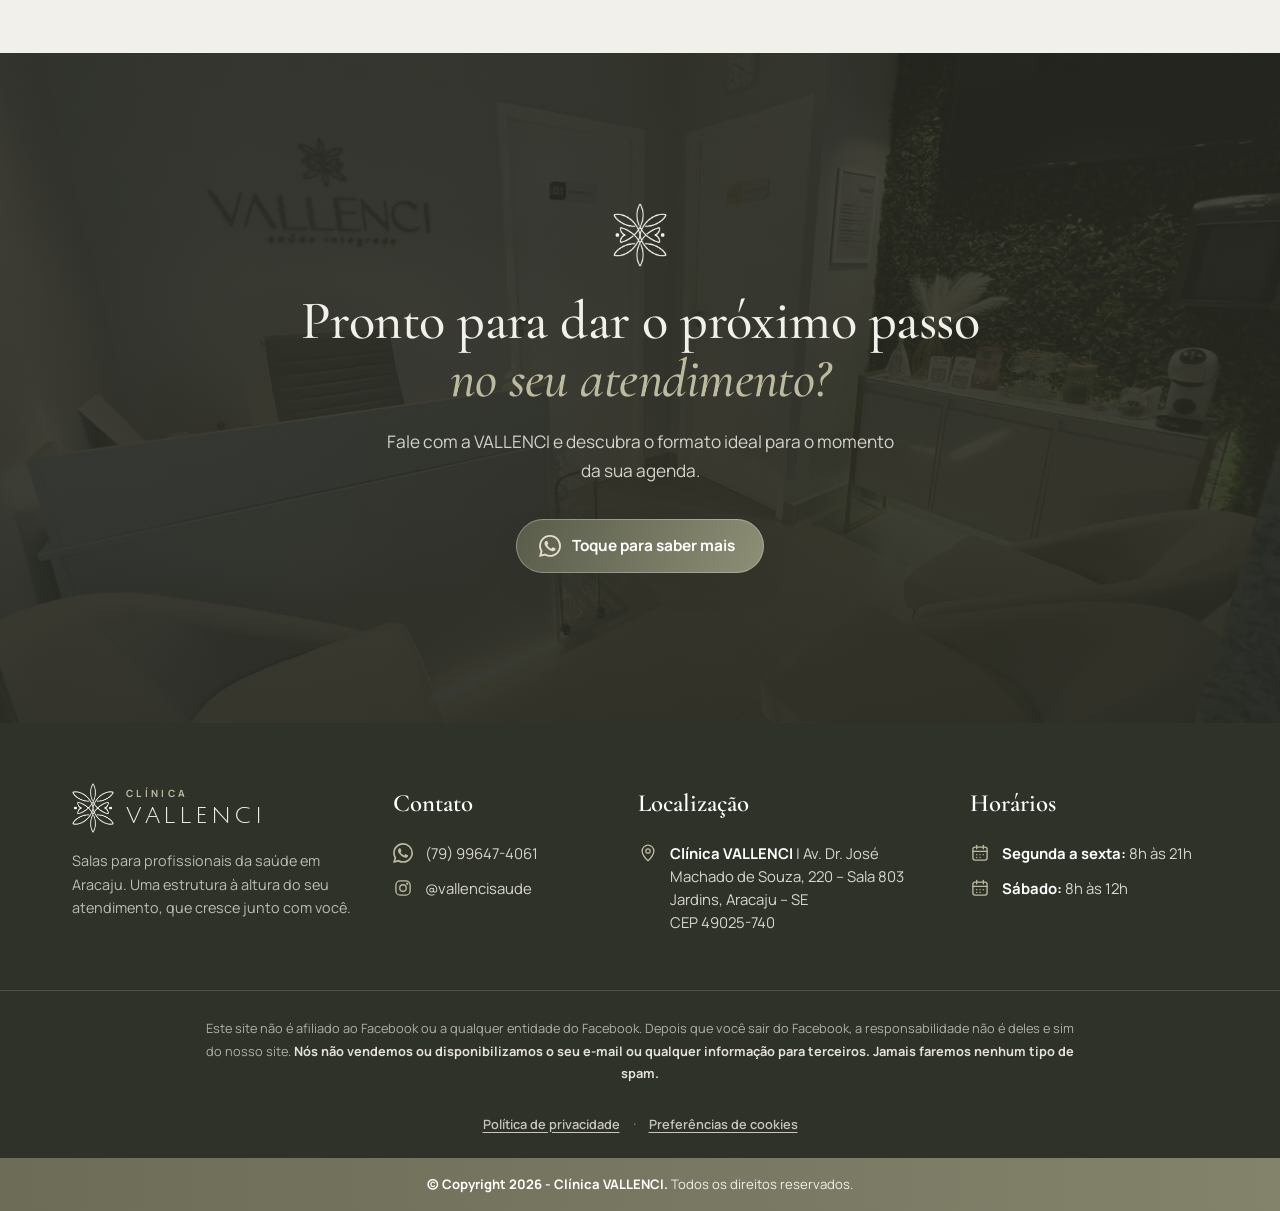
==== commit a1ab596b: "Publica os cards de Luíza Dantas e Kelly Roberta Fotos recortadas em 4:5 (800×1000, WebP). Luíza sai" ====
--- a/index.html
+++ b/index.html
@@ -639,6 +639,29 @@
                                     <p class="pro-seal"><svg class="icon" aria-hidden="true"><use href="#i-relogio"/></svg>Hora avulsa</p>
                                 </div>
                             </article>
+                            <article class="carousel-slide pro-card">
+                                <div class="pro-photo">
+                                    <img src="assets/profissionais/luiza-dantas.webp" alt="Luíza Dantas, nutricionista" width="800" height="1000" loading="lazy">
+                                    <div class="pro-tag">
+                                        <h3>Luíza Dantas</h3>
+                                        <p>Nutricionista</p>
+                                    </div>
+                                </div>
+                                <div class="pro-body">
+                                    <p class="pro-seal"><svg class="icon" aria-hidden="true"><use href="#i-relogio"/></svg>Hora avulsa</p>
+                                </div>
+                            </article>
+                            <!-- Kelly Roberta: falta a modalidade (selo) e o depoimento -->
+                            <article class="carousel-slide pro-card">
+                                <div class="pro-photo">
+                                    <img src="assets/profissionais/kelly-roberta.webp" alt="Kelly Roberta, fisioterapeuta" width="800" height="1000" loading="lazy">
+                                    <div class="pro-tag">
+                                        <h3>Kelly Roberta</h3>
+                                        <p>Fisioterapeuta</p>
+                                    </div>
+                                </div>
+                                <div class="pro-body"></div>
+                            </article>
                             <!-- AGUARDANDO FOTO: cards ocultos a pedido do cliente (01/10).
                                  Quando a foto chegar, salve-a em assets/profissionais/, troque o
                                  .pro-photo-placeholder pela <img> e mova o card para dentro do carrossel.
@@ -672,18 +695,6 @@
                                     <div class="pro-tag">
                                         <h3>Luana</h3>
                                         <p>Enfermeira esteta</p>
-                                    </div>
-                                </div>
-                                <div class="pro-body">
-                                    <p class="pro-seal"><svg class="icon" aria-hidden="true"><use href="#i-relogio"/></svg>Hora avulsa</p>
-                                </div>
-                            </article>
-                            <article class="carousel-slide pro-card">
-                                <div class="pro-photo">
-                                    <div class="pro-photo-placeholder" aria-hidden="true"><span>LD</span></div>
-                                    <div class="pro-tag">
-                                        <h3>Luíza Dantas</h3>
-                                        <p>Nutricionista</p>
                                     </div>
                                 </div>
                                 <div class="pro-body">
